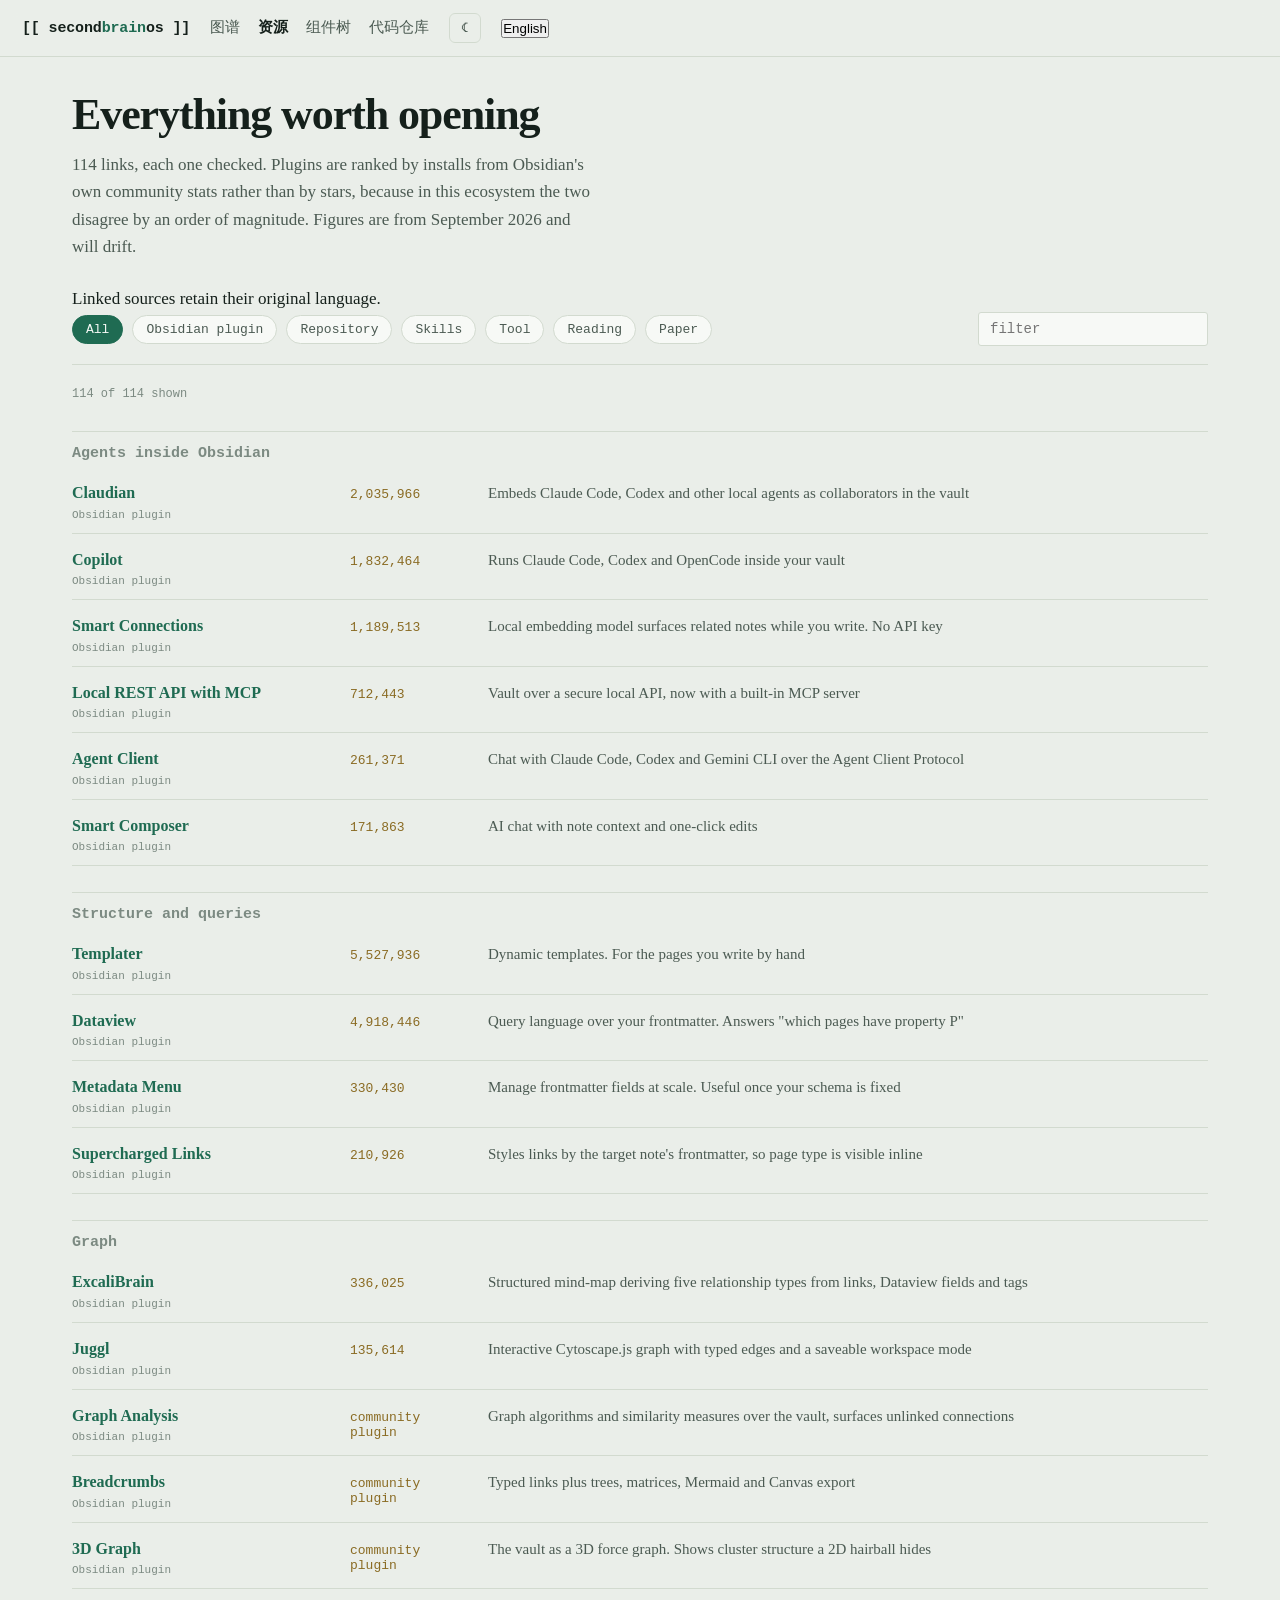
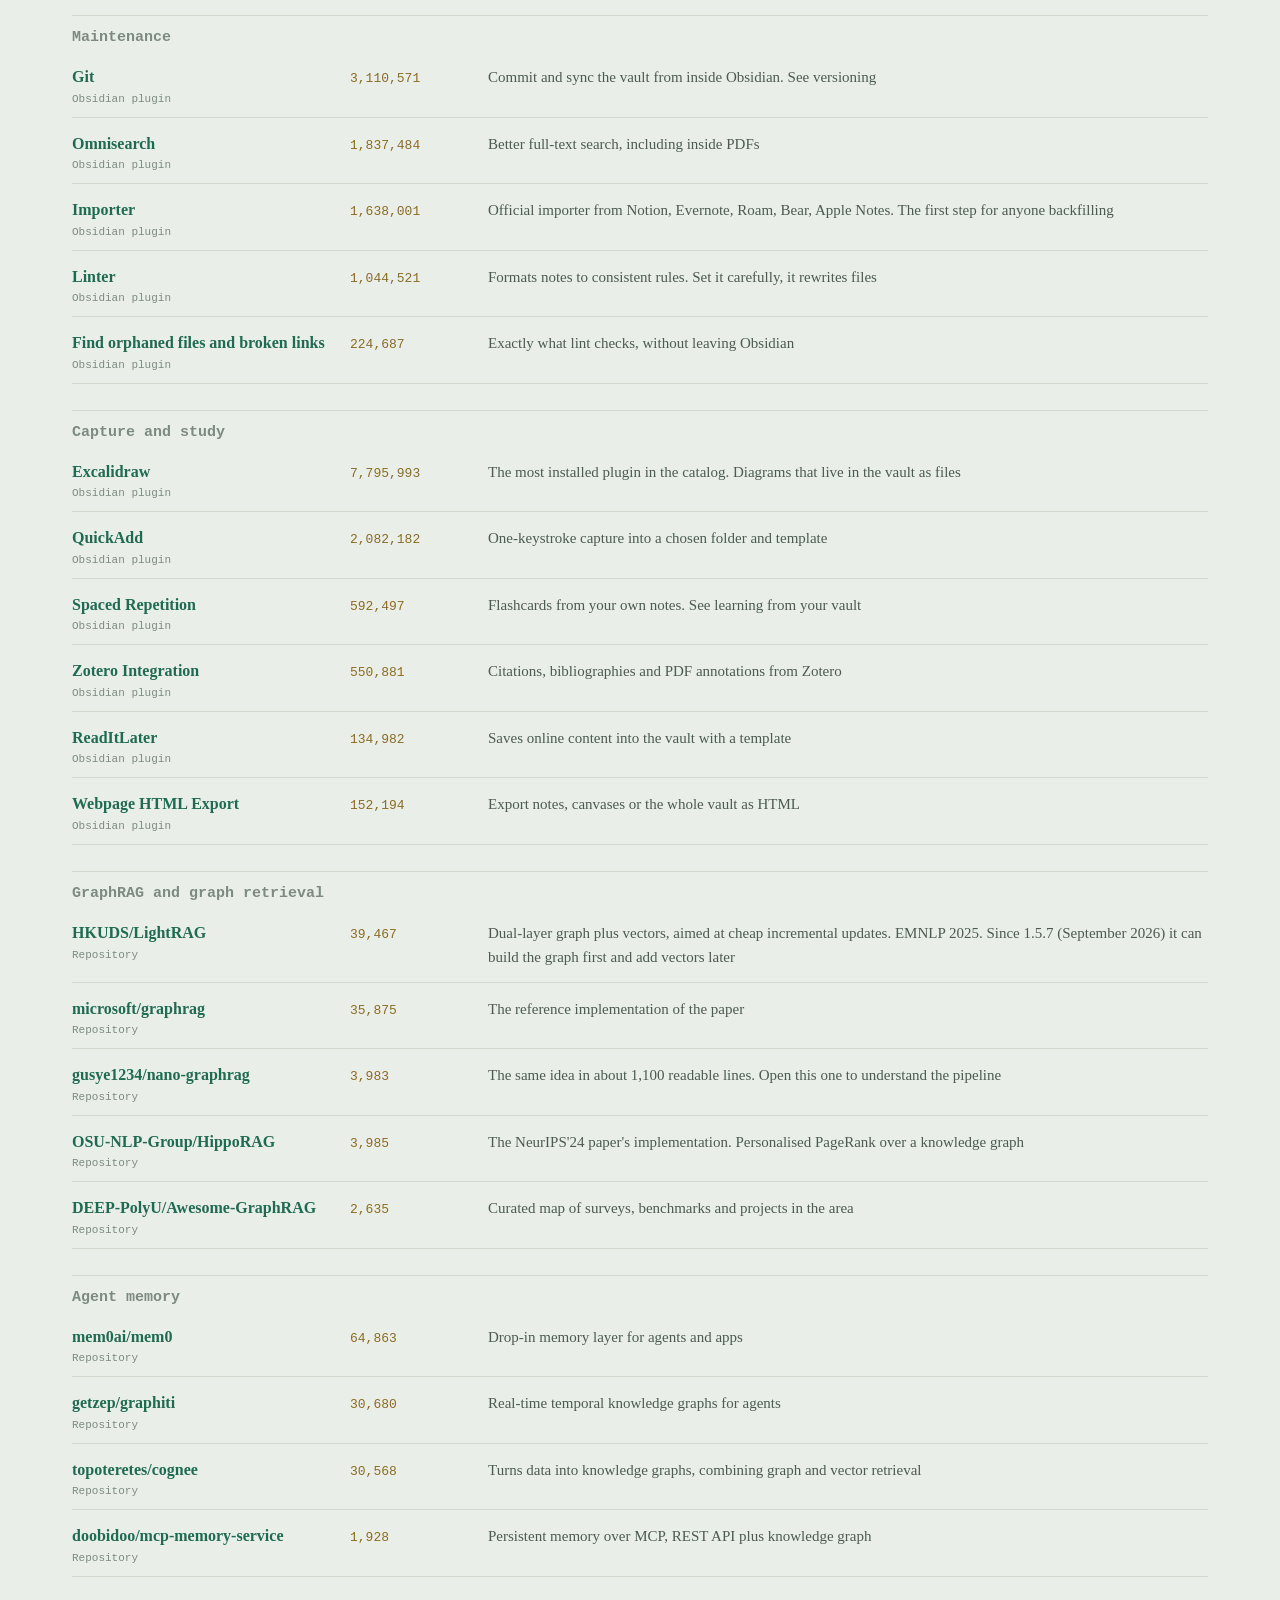
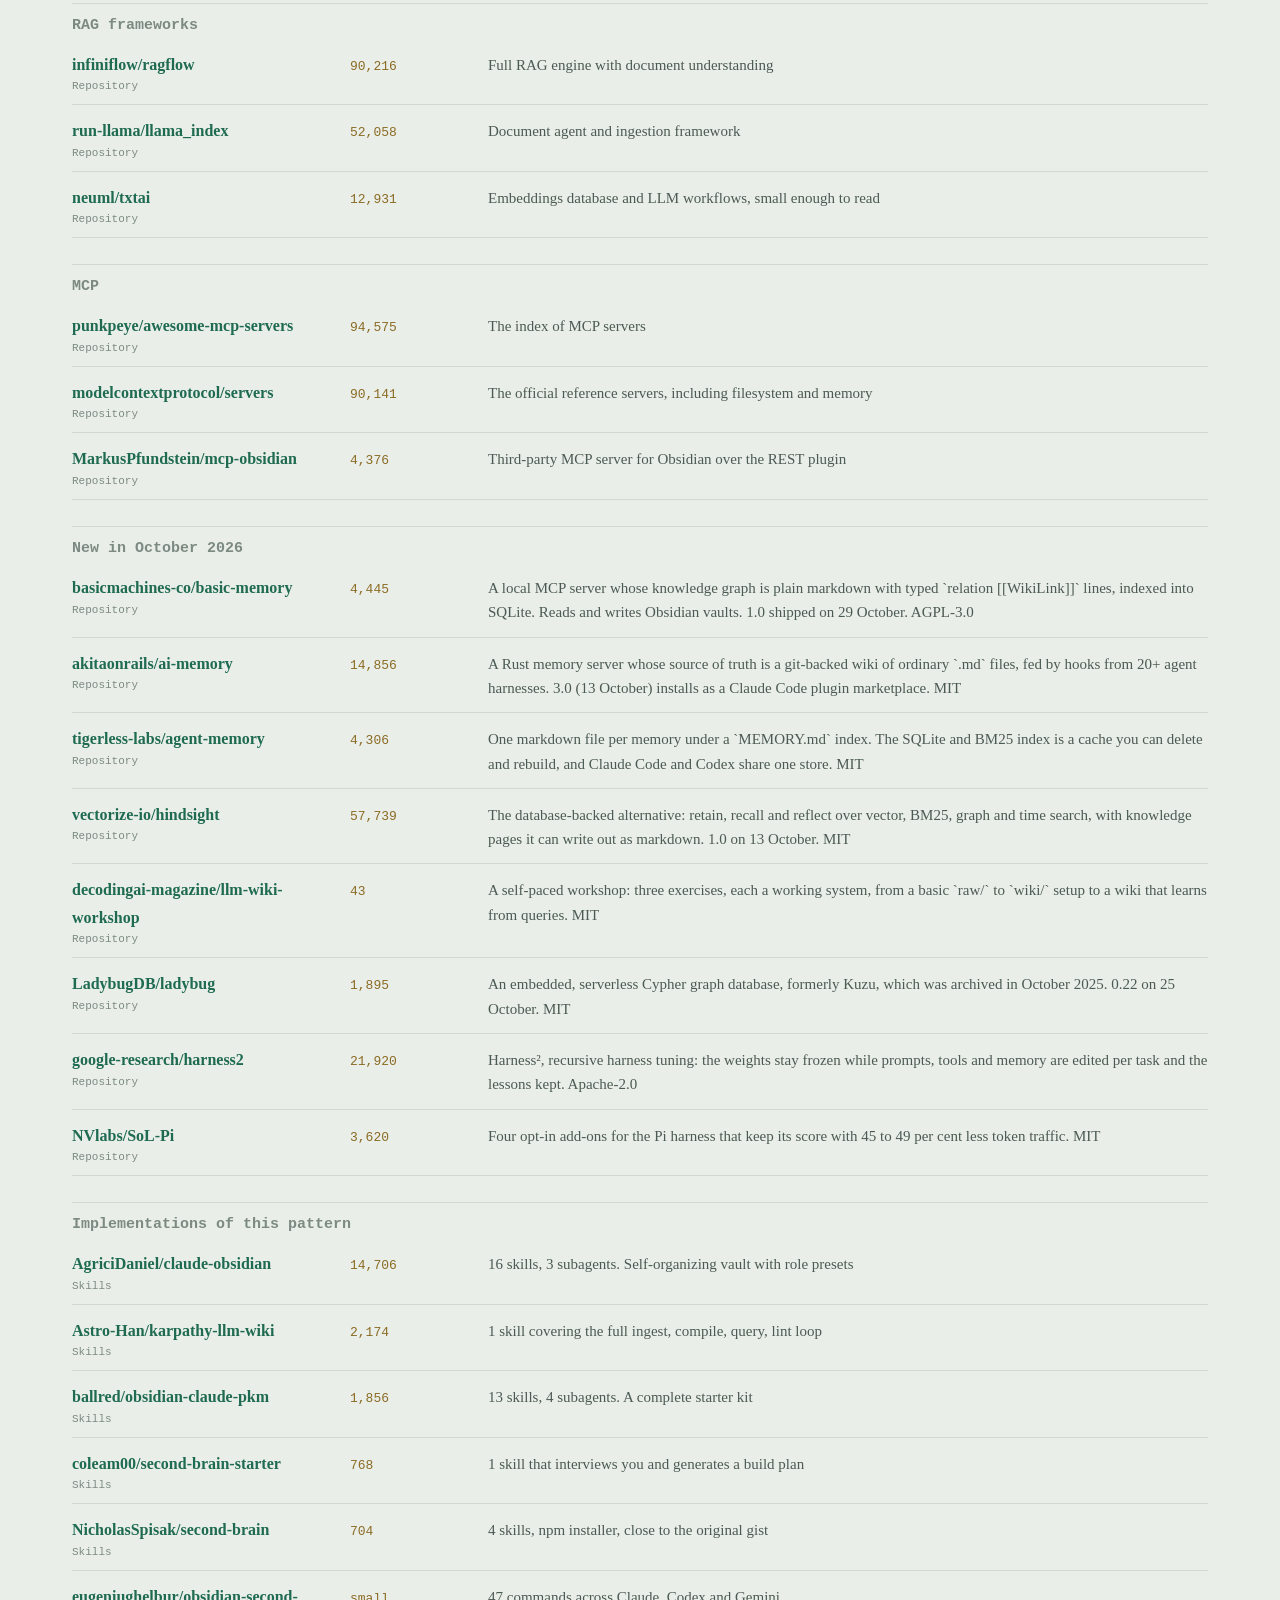
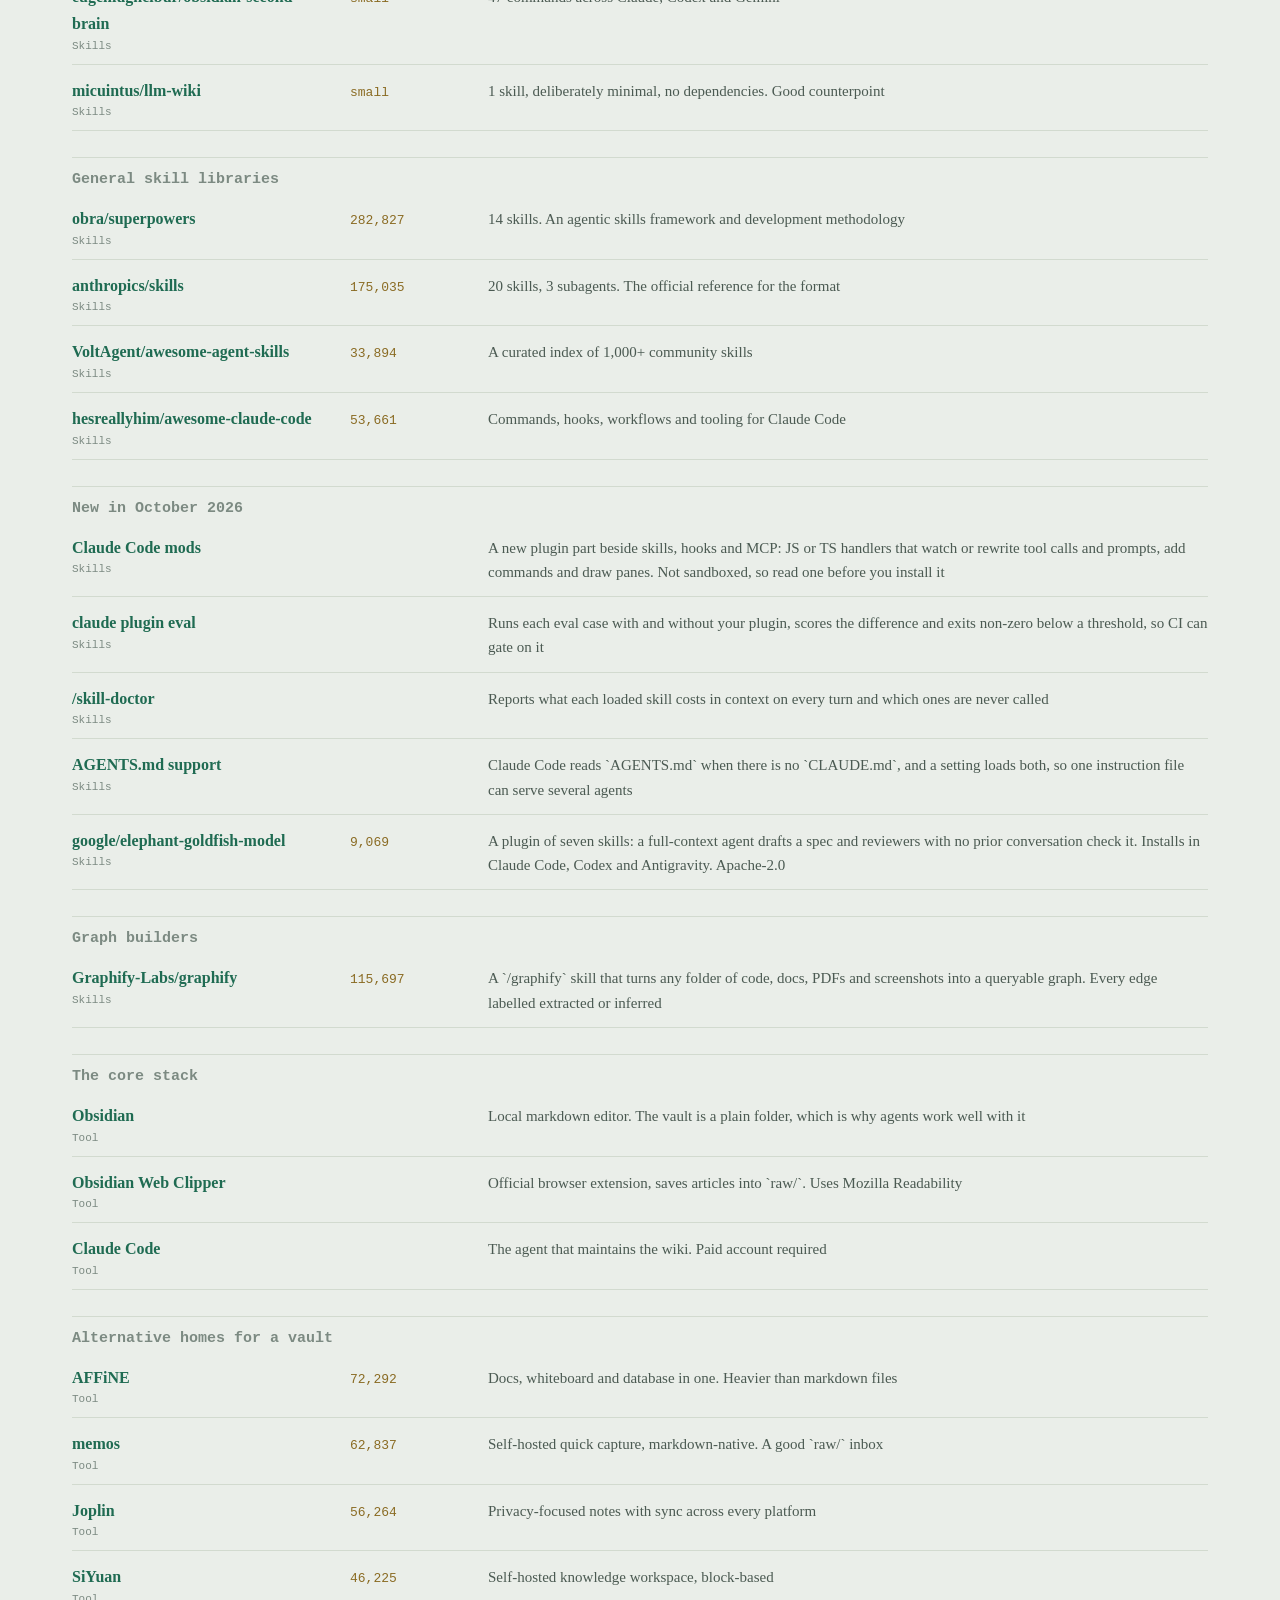
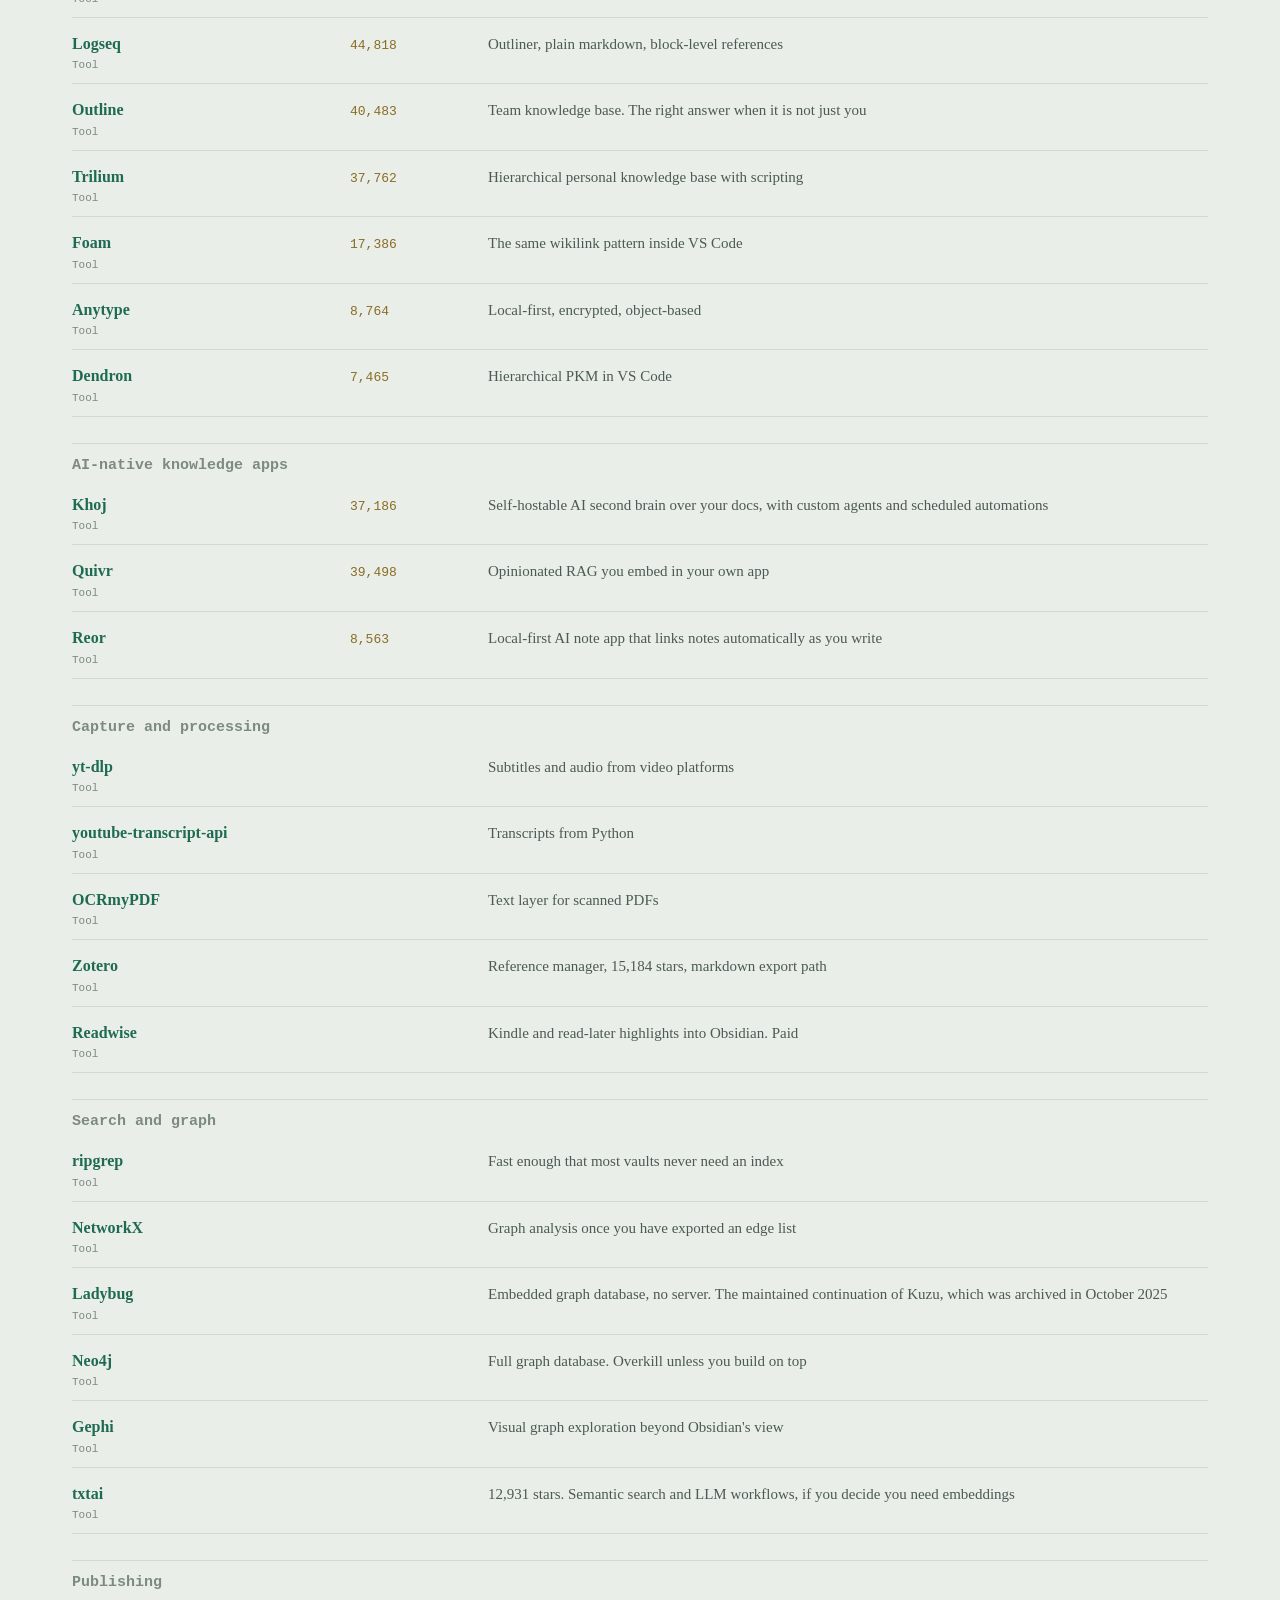
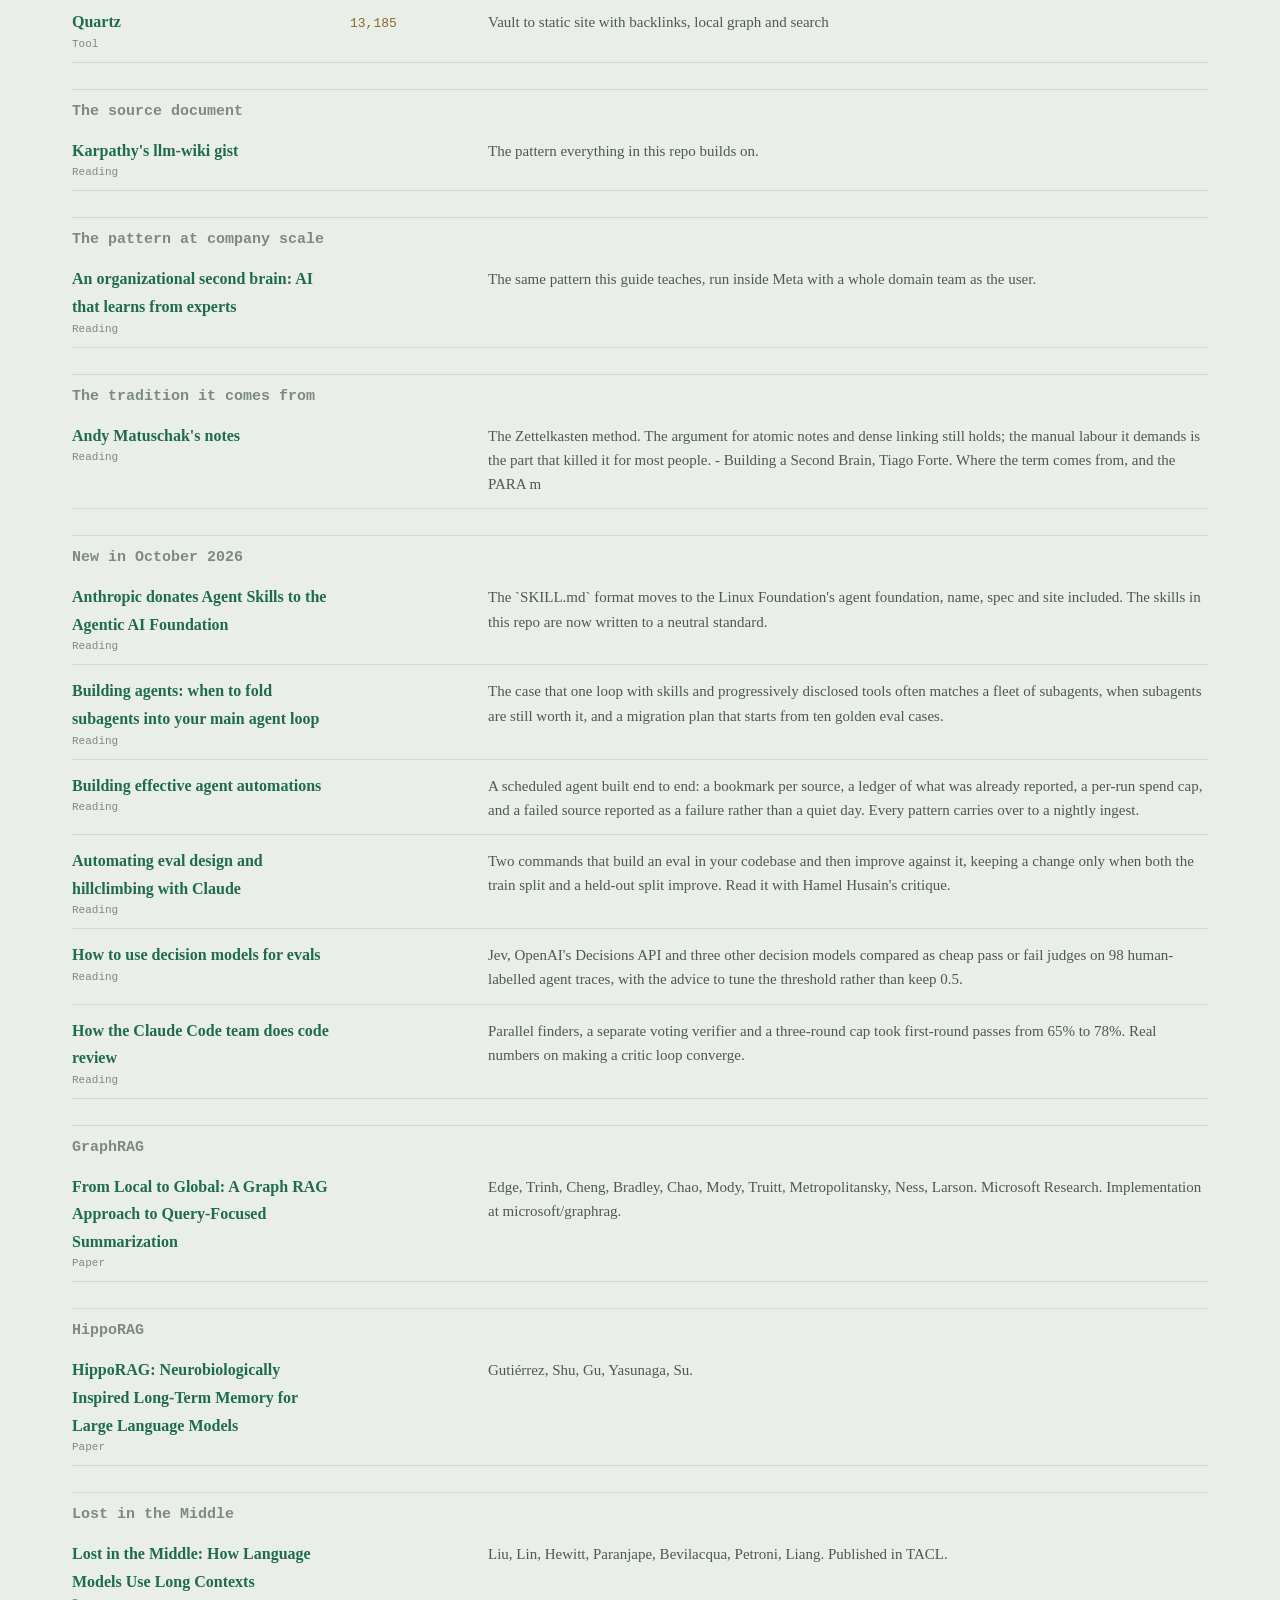
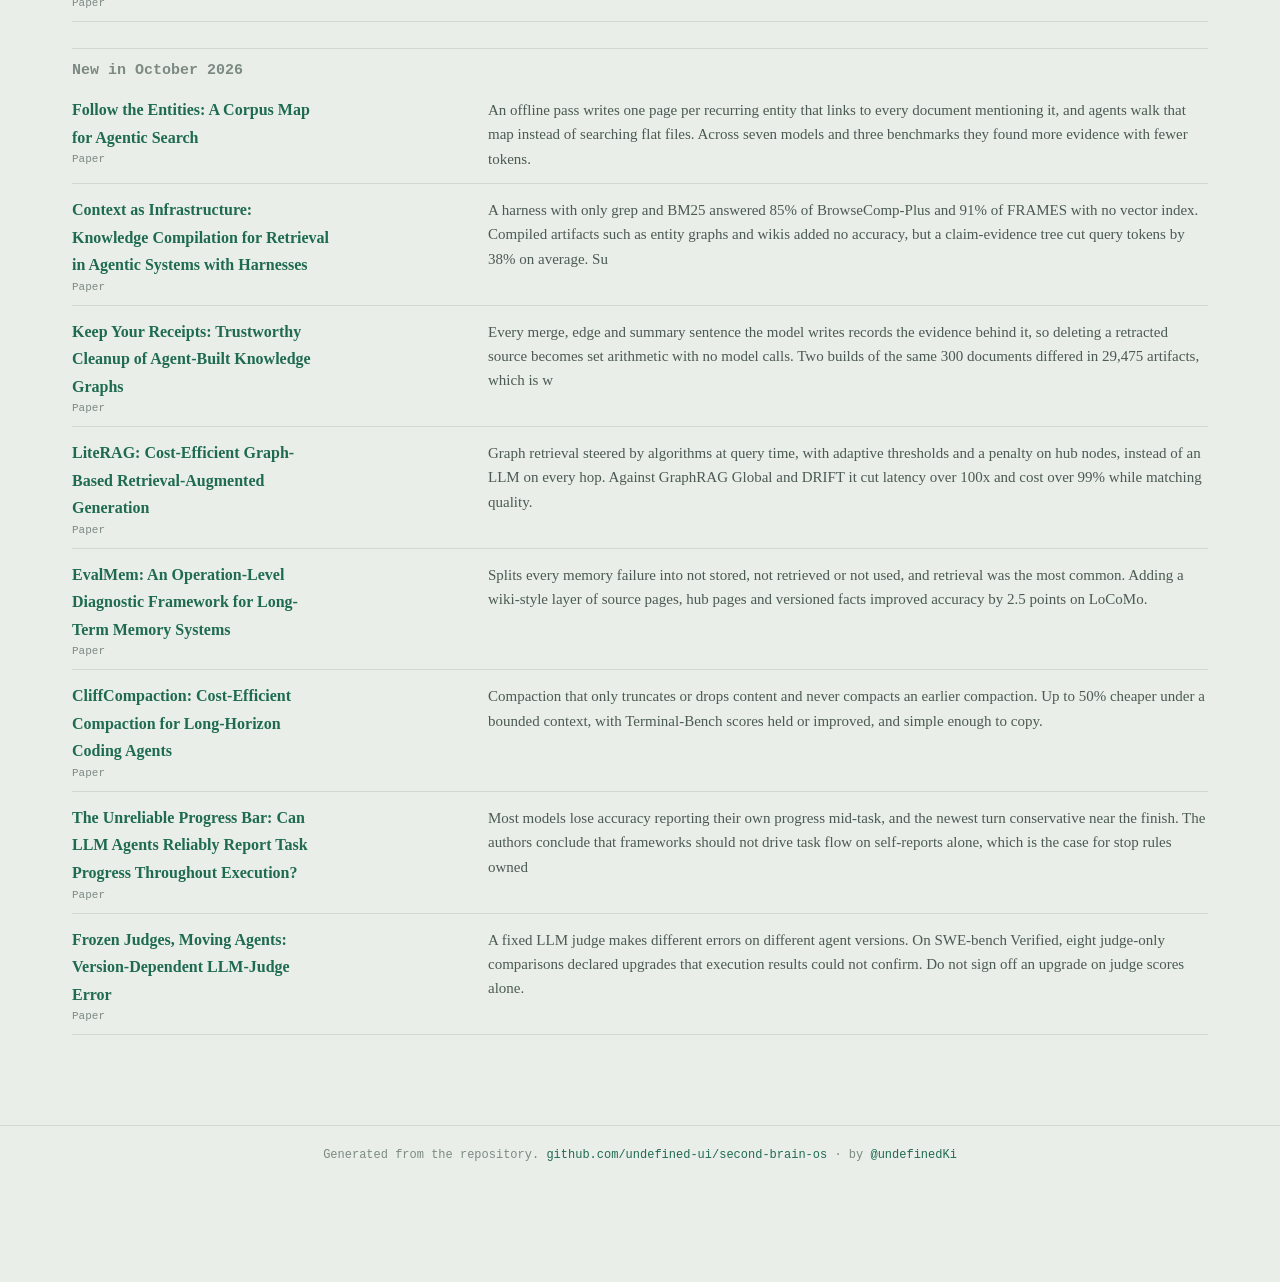
==== resources.html @ 8a807e90 "Configure independent Chinese GitHub Pages site" ====
<!DOCTYPE html><html lang="en" data-default-language="zh-CN"><head>
<meta charset="utf-8"><meta name="viewport" content="width=device-width,initial-scale=1">
<script>try{var t=JSON.parse(localStorage.getItem('sbos:theme'));if(t==='dark'||t==='light')document.documentElement.dataset.theme=t}catch(e){}</script><link rel="icon" href="data:image/svg+xml,%3Csvg xmlns='http://www.w3.org/2000/svg' viewBox='0 0 32 32'%3E%3Crect width='32' height='32' rx='7' fill='%23F7F9F6'/%3E%3Crect x='.5' y='.5' width='31' height='31' rx='6.5' fill='none' stroke='%23D2DACF'/%3E%3Cpath d='M10 21 L16 11 L22 19 M16 11 L23 9' stroke='%231F6B52' stroke-width='1.6' fill='none'/%3E%3Ccircle cx='10' cy='21' r='3' fill='%23F7F9F6' stroke='%231F6B52' stroke-width='1.6'/%3E%3Ccircle cx='16' cy='11' r='3' fill='%23F7F9F6' stroke='%231F6B52' stroke-width='1.6'/%3E%3Ccircle cx='22' cy='19' r='3' fill='%23F7F9F6' stroke='%231F6B52' stroke-width='1.6'/%3E%3Ccircle cx='24' cy='8' r='2' fill='%231F6B52'/%3E%3C/svg%3E"><title data-i18n="Second Brain OS - resources">Second Brain OS - resources</title>
<meta name="description" content="114 checked links: Obsidian plugins by installs, repositories by stars, papers, tools and reading.">
<style>
:root{
  --paper:#EAEEE9; --card:#F7F9F6; --ink:#15201B; --soft:#4B5A52; --faint:#7C8A82;
  --rule:#D2DACF; --accent:#1F6B52; --accent-bg:#E1EDE5; --num:#8A6B23;
  --paper-rgb:234,238,233; --on-accent:#F7F9F6; color-scheme:light;
  --w:68ch;
}
/* dark: follows the system unless the visitor picked a theme */
@media (prefers-color-scheme:dark){:root:not([data-theme="light"]){--paper:#0F1513;--card:#171F1B;--ink:#E2E8E3;--soft:#A7B4AC;--faint:#7B8981;--rule:#29342F;--accent:#5DBB94;--accent-bg:#1B2C24;--num:#D4AC52;--paper-rgb:15,21,19;--on-accent:#0F1513;color-scheme:dark}}
:root[data-theme="dark"]{--paper:#0F1513;--card:#171F1B;--ink:#E2E8E3;--soft:#A7B4AC;--faint:#7B8981;--rule:#29342F;--accent:#5DBB94;--accent-bg:#1B2C24;--num:#D4AC52;--paper-rgb:15,21,19;--on-accent:#0F1513;color-scheme:dark}
.theme{font:15px/1 ui-monospace,Menlo,monospace;color:var(--soft);background:none;border:1px solid var(--rule);border-radius:6px;width:32px;height:30px;cursor:pointer;flex:none}
.theme:hover{color:var(--ink);border-color:var(--accent)}
*{box-sizing:border-box;margin:0;padding:0}
html{scroll-behavior:smooth}
body{background:var(--paper);color:var(--ink);
  font:17px/1.62 Charter,Georgia,"Iowan Old Style",serif;
  -webkit-font-smoothing:antialiased}
.mono{font-family:ui-monospace,SFMono-Regular,Menlo,"DejaVu Sans Mono",monospace}
a{color:var(--accent);text-decoration:none}
a:hover{text-decoration:underline;text-underline-offset:3px}
:focus-visible{outline:2px solid var(--accent);outline-offset:3px;border-radius:2px}

header{position:sticky;top:0;z-index:40;background:rgba(var(--paper-rgb),.94);
  backdrop-filter:blur(8px);border-bottom:1px solid var(--rule)}
.bar{max-width:1500px;margin:0 auto;padding:13px 22px;display:flex;gap:20px;align-items:center}
.brand{font:600 15px/1 ui-monospace,SFMono-Regular,Menlo,monospace;color:var(--ink);letter-spacing:-.01em}
.brand span{color:var(--accent)}
nav{display:flex;gap:18px;font-size:14.5px}
nav a{color:var(--soft)} nav a.on{color:var(--ink);font-weight:600}
.search{margin-left:auto;position:relative}
.search input{font:14px/1 ui-monospace,SFMono-Regular,Menlo,monospace;color:var(--ink);
  background:var(--card);border:1px solid var(--rule);border-radius:3px;
  padding:8px 11px;width:210px}
.search input::placeholder{color:var(--faint)}
.hits{position:absolute;right:0;top:40px;width:430px;max-height:62vh;overflow:auto;
  background:var(--card);border:1px solid var(--rule);border-radius:3px;display:none}
.hits.open{display:block}
.hit{display:block;padding:10px 13px;border-bottom:1px solid var(--rule);color:var(--ink)}
.hit:last-child{border:0}
.hit:hover{background:var(--accent-bg);text-decoration:none}
.hit b{font-weight:600;font-size:15px}
.hit i{display:block;font-style:normal;font-size:12.5px;color:var(--faint);
  font-family:ui-monospace,Menlo,monospace;margin-top:2px}

.wrap{max-width:1500px;margin:0 auto;padding:0 22px;display:grid;
  grid-template-columns:266px minmax(0,1fr) 210px;gap:44px;align-items:start}
@media(max-width:1180px){.wrap{grid-template-columns:240px minmax(0,1fr);gap:34px}.rail{display:none}}
.toc-btn{display:none;font:13px/1 ui-monospace,Menlo,monospace;background:var(--card);
  color:var(--ink);border:1px solid var(--rule);border-radius:3px;padding:8px 12px;cursor:pointer}
@media(max-width:860px){
  .bar{flex-wrap:wrap;gap:12px;padding:11px 16px}
  .brand{white-space:nowrap;font-size:14px}
  nav{gap:14px;font-size:14px}
  .toc-btn{display:block;margin-left:auto}
  nav a[href^="http"]{display:none}
  .search{margin-left:0;order:9;width:100%}
  .search input{width:100%}
  .hits{width:100%;left:0;right:auto}
  .wrap{grid-template-columns:1fr;gap:0;padding:0 16px}
  aside{position:static;height:auto;border-right:0;border-bottom:1px solid var(--rule);
    padding:14px 0 18px;display:none}
  aside.show{display:block}
  main{padding:24px 0 70px}
  body{font-size:16.5px}
}

aside{position:sticky;top:57px;height:calc(100vh - 57px);overflow:auto;
  padding:26px 18px 60px 0;border-right:1px solid var(--rule)}
.sec{margin-bottom:3px}
.sec>button{width:100%;text-align:left;background:none;border:0;cursor:pointer;
  font:600 14px/1.4 Charter,Georgia,serif;color:var(--ink);padding:6px 6px 6px 0;
  display:flex;gap:8px;align-items:baseline}
.sec>button .n{font:11px/1 ui-monospace,Menlo,monospace;color:var(--faint);margin-left:auto}
.sec>button .k{font:11px/1 ui-monospace,Menlo,monospace;color:var(--accent);width:20px}
.sec ol{list-style:none;padding:0 0 6px 28px;display:none}
.sec.open ol{display:block}
.sec ol a{display:block;padding:4px 6px 4px 10px;font-size:14px;color:var(--soft);
  border-left:1px solid var(--rule);line-height:1.35}
.sec ol a:hover{color:var(--ink);border-color:var(--accent);text-decoration:none}
.sec ol a.cur{color:var(--ink);font-weight:600;border-left:2px solid var(--accent);
  background:var(--accent-bg)}

main{padding:34px 0 90px;min-width:0}
.rail{position:sticky;top:80px;padding:38px 0;font-size:13px;color:var(--faint)}
.rail h4{font:11px/1 ui-monospace,Menlo,monospace;color:var(--faint);
  letter-spacing:.08em;margin-bottom:9px;font-weight:600}
.rail a{display:block;color:var(--soft);padding:3px 0;font-size:13px;line-height:1.35}
.rail .grp{margin-bottom:24px}

/* hero */
.hero{max-width:var(--w)}
.hero h1{font:600 clamp(34px,4.6vw,52px)/1.05 Charter,Georgia,serif;letter-spacing:-.025em;margin-bottom:14px}
.hero p{font-size:19px;color:var(--soft);margin-bottom:8px}
.figure{margin:30px 0 34px;background:var(--card);border:1px solid var(--rule);border-radius:4px;
  padding:10px 10px 4px;max-width:820px}
.figure figcaption{font:11.5px/1.5 ui-monospace,Menlo,monospace;color:var(--faint);padding:6px 8px 8px}
svg .edge{stroke:var(--accent);fill:none}
svg .node circle{fill:var(--card);stroke:var(--accent);stroke-width:1.5;cursor:pointer;
  transition:fill .15s}
svg .node:hover circle{fill:var(--accent-bg)}
svg .node text{font:12px ui-monospace,Menlo,monospace;fill:var(--ink);cursor:pointer}
svg .node .cnt{font-size:10px;fill:var(--faint)}
svg .node .idx{font-size:11px;fill:var(--accent);font-weight:600}
.stats{display:flex;flex-wrap:wrap;gap:26px;margin:26px 0 34px;padding-top:20px;border-top:1px solid var(--rule)}
.stat b{display:block;font:600 27px/1 Charter,Georgia,serif;color:var(--num)}
.stat span{font:12px/1.4 ui-monospace,Menlo,monospace;color:var(--faint)}
.seclist{max-width:var(--w)}
.seclist article{padding:16px 0;border-top:1px solid var(--rule)}
.seclist h3{font:600 18px/1.3 Charter,Georgia,serif;margin-bottom:3px}
.seclist p{font-size:15px;color:var(--soft)}
.seclist .pg{font:12px ui-monospace,Menlo,monospace;color:var(--faint);margin-top:5px}

/* article */
article.page{max-width:var(--w)}
.crumb{font:12px ui-monospace,Menlo,monospace;color:var(--faint);margin-bottom:10px}
article.page h1{font:600 clamp(28px,3.4vw,38px)/1.12 Charter,Georgia,serif;
  letter-spacing:-.02em;margin-bottom:22px}
article.page h2{font:600 21px/1.3 Charter,Georgia,serif;margin:34px 0 11px;
  padding-top:16px;border-top:1px solid var(--rule)}
article.page h3{font:600 17px/1.3 Charter,Georgia,serif;margin:22px 0 7px}
article.page p{margin-bottom:15px}
article.page ul,article.page ol{margin:0 0 16px 22px}
article.page li{margin-bottom:7px}
article.page blockquote{border-left:2px solid var(--accent);padding-left:16px;
  color:var(--soft);margin-bottom:16px}
article.page code{font-family:ui-monospace,Menlo,monospace;font-size:.86em;
  background:var(--card);border:1px solid var(--rule);border-radius:3px;padding:1px 5px}
article.page pre{background:var(--card);border:1px solid var(--rule);border-radius:4px;
  padding:14px 16px;overflow:auto;margin-bottom:17px}
article.page pre code{background:none;border:0;padding:0;font-size:13.5px;line-height:1.55}
article.page table{width:100%;border-collapse:collapse;margin-bottom:18px;font-size:14.5px}
article.page th{text-align:left;font-weight:600;padding:7px 10px 7px 0;
  border-bottom:1px solid var(--ink)}
article.page td{padding:8px 10px 8px 0;border-bottom:1px solid var(--rule);vertical-align:top}
article.page a.wiki{color:var(--accent);white-space:normal}
article.page a.wiki::before{content:"[[";color:var(--faint)}
article.page a.wiki::after{content:"]]";color:var(--faint)}
.pager{display:flex;gap:16px;justify-content:space-between;margin-top:46px;
  padding-top:18px;border-top:1px solid var(--rule);font-size:14px}
.pager a{max-width:46%}
.pager .lbl{display:block;font:11px ui-monospace,Menlo,monospace;color:var(--faint)}
.src{margin-top:34px;font:12px ui-monospace,Menlo,monospace;color:var(--faint)}

/* resources */
.rwrap{max-width:1180px;margin:0 auto;padding:34px 22px 90px}
.rwrap h1{font:600 clamp(30px,4vw,44px)/1.08 Charter,Georgia,serif;letter-spacing:-.025em}
.lede{max-width:62ch;color:var(--soft);margin:12px 0 24px;font-size:17px}
.controls{display:flex;flex-wrap:wrap;gap:9px;align-items:center;margin-bottom:8px;
  padding-bottom:18px;border-bottom:1px solid var(--rule)}
.chip{font:13px/1 ui-monospace,Menlo,monospace;background:var(--card);color:var(--soft);
  border:1px solid var(--rule);border-radius:20px;padding:7px 13px;cursor:pointer}
.chip.on{background:var(--accent);border-color:var(--accent);color:var(--on-accent)}
.controls input{margin-left:auto;font:14px ui-monospace,Menlo,monospace;
  background:var(--card);border:1px solid var(--rule);border-radius:3px;padding:8px 11px;width:230px}
.count{font:12px ui-monospace,Menlo,monospace;color:var(--faint);padding:14px 0 4px}
.grp-h{font:600 15px/1 ui-monospace,Menlo,monospace;color:var(--faint);
  margin:26px 0 6px;padding-top:14px;border-top:1px solid var(--rule)}
.row{display:grid;grid-template-columns:minmax(180px,260px) 120px 1fr;gap:18px;
  padding:12px 0;border-bottom:1px solid var(--rule);align-items:baseline}
@media(max-width:760px){.row{grid-template-columns:1fr;gap:3px}}
.row .nm{font-weight:600;font-size:16px}
.row .mt{font:13px ui-monospace,Menlo,monospace;color:var(--num)}
.row .ds{color:var(--soft);font-size:15px}
.row .kd{font:11px ui-monospace,Menlo,monospace;color:var(--faint);display:block;margin-top:2px}
footer{border-top:1px solid var(--rule);padding:22px;text-align:center;
  font:12px ui-monospace,Menlo,monospace;color:var(--faint)}
@media(prefers-reduced-motion:reduce){*{transition:none!important;animation:none!important}}
</style>
<link rel="stylesheet" href="assets/site/i18n.css?v=58b5bbe4c1">
<script src="assets/site/i18n.js?v=8f6f5fe261"></script>
<script src="assets/site/catalog-i18n.js?v=b2e3de8277"></script>
<script src="assets/site/resource-i18n.js?v=f47309fda3"></script>
</head><body>
<header><div class="bar">
  <a class="brand" href="index.html">[[ second<span>brain</span>os ]]</a>
  <nav>
    <a href="index.html" class="" data-i18n="Map">Map</a>
    <a href="resources.html" class="on" data-i18n="Resources">Resources</a>
    <a href="tree.html" data-i18n="Tree">Tree</a>
    <a href="https://github.com/undefined-ui/second-brain-os" data-i18n="Repo">Repo</a>
  </nav>
  <button class="theme" id="theme" data-i18n-aria-label="Switch between light and dark theme" aria-label="Switch between light and dark theme">&#9790;</button>
  
  
  <button class="language-toggle" type="button" data-language-toggle>中文</button>
</div></header>
<div class="rwrap">
  <h1 data-i18n="Everything worth opening">Everything worth opening</h1>
  <p class="lede" data-i18n="{count} links, each one checked. Plugins are ranked by installs from Obsidian's own community stats rather than by stars, because in this ecosystem the two disagree by an order of magnitude. Figures are from September 2026 and will drift." data-i18n-params='{"count": 114}'>114 links, each one checked. Plugins are ranked by installs from Obsidian's own community stats rather than by stars, because in this ecosystem the two disagree by an order of magnitude. Figures are from September 2026 and will drift.</p>
  <p class="content-language" data-i18n="Linked sources retain their original language.">Linked sources retain their original language.</p>
  <div class="controls" id="ctl">
    <button class="chip on" data-k="all" data-i18n="All" aria-pressed="true">All</button>
    <button class="chip" data-k="Obsidian plugin" data-i18n="Obsidian plugin" aria-pressed="false">Obsidian plugin</button><button class="chip" data-k="Repository" data-i18n="Repository" aria-pressed="false">Repository</button><button class="chip" data-k="Skills" data-i18n="Skills" aria-pressed="false">Skills</button><button class="chip" data-k="Tool" data-i18n="Tool" aria-pressed="false">Tool</button><button class="chip" data-k="Reading" data-i18n="Reading" aria-pressed="false">Reading</button><button class="chip" data-k="Paper" data-i18n="Paper" aria-pressed="false">Paper</button>
    <input id="rq" type="search" data-i18n-placeholder="filter" placeholder="filter" data-i18n-aria-label="Filter resources" aria-label="Filter resources" autocomplete="off">
  </div>
  <div class="count" id="count" role="status"></div>
  <div id="rows"></div>
</div>
<footer><span data-i18n="Generated from the repository.">Generated from the repository.</span> <a href="https://github.com/undefined-ui/second-brain-os">github.com/undefined-ui/second-brain-os</a> · <span data-i18n="by">by</span> <a href="https://x.com/undefinedKi" rel="noopener">@undefinedKi</a></footer>
<script id="rdata" type="application/json">[{"file": "plugins.md", "kind": "Obsidian plugin", "group": "Agents inside Obsidian", "name": "Claudian", "url": "https://github.com/yishentu/claudian", "metric": "2,035,966", "desc": "Embeds Claude Code, Codex and other local agents as collaborators in the vault"}, {"file": "plugins.md", "kind": "Obsidian plugin", "group": "Agents inside Obsidian", "name": "Copilot", "url": "https://github.com/logancyang/obsidian-copilot", "metric": "1,832,464", "desc": "Runs Claude Code, Codex and OpenCode inside your vault"}, {"file": "plugins.md", "kind": "Obsidian plugin", "group": "Agents inside Obsidian", "name": "Smart Connections", "url": "https://github.com/brianpetro/obsidian-smart-connections", "metric": "1,189,513", "desc": "Local embedding model surfaces related notes while you write. No API key"}, {"file": "plugins.md", "kind": "Obsidian plugin", "group": "Agents inside Obsidian", "name": "Local REST API with MCP", "url": "https://github.com/coddingtonbear/obsidian-local-rest-api", "metric": "712,443", "desc": "Vault over a secure local API, now with a built-in MCP server"}, {"file": "plugins.md", "kind": "Obsidian plugin", "group": "Agents inside Obsidian", "name": "Agent Client", "url": "https://github.com/rait-09/obsidian-agent-client", "metric": "261,371", "desc": "Chat with Claude Code, Codex and Gemini CLI over the Agent Client Protocol"}, {"file": "plugins.md", "kind": "Obsidian plugin", "group": "Agents inside Obsidian", "name": "Smart Composer", "url": "https://github.com/glowingjade/obsidian-smart-composer", "metric": "171,863", "desc": "AI chat with note context and one-click edits"}, {"file": "plugins.md", "kind": "Obsidian plugin", "group": "Structure and queries", "name": "Templater", "url": "https://github.com/SilentVoid13/Templater", "metric": "5,527,936", "desc": "Dynamic templates. For the pages you write by hand"}, {"file": "plugins.md", "kind": "Obsidian plugin", "group": "Structure and queries", "name": "Dataview", "url": "https://github.com/blacksmithgu/obsidian-dataview", "metric": "4,918,446", "desc": "Query language over your frontmatter. Answers \"which pages have property P\""}, {"file": "plugins.md", "kind": "Obsidian plugin", "group": "Structure and queries", "name": "Metadata Menu", "url": "https://github.com/mdelobelle/metadatamenu", "metric": "330,430", "desc": "Manage frontmatter fields at scale. Useful once your schema is fixed"}, {"file": "plugins.md", "kind": "Obsidian plugin", "group": "Structure and queries", "name": "Supercharged Links", "url": "https://github.com/mdelobelle/obsidian_supercharged_links", "metric": "210,926", "desc": "Styles links by the target note's frontmatter, so page type is visible inline"}, {"file": "plugins.md", "kind": "Obsidian plugin", "group": "Graph", "name": "ExcaliBrain", "url": "https://github.com/zsviczian/excalibrain", "metric": "336,025", "desc": "Structured mind-map deriving five relationship types from links, Dataview fields and tags"}, {"file": "plugins.md", "kind": "Obsidian plugin", "group": "Graph", "name": "Juggl", "url": "https://github.com/HEmile/juggl", "metric": "135,614", "desc": "Interactive Cytoscape.js graph with typed edges and a saveable workspace mode"}, {"file": "plugins.md", "kind": "Obsidian plugin", "group": "Graph", "name": "Graph Analysis", "url": "https://github.com/SkepticMystic/graph-analysis", "metric": "community plugin", "desc": "Graph algorithms and similarity measures over the vault, surfaces unlinked connections"}, {"file": "plugins.md", "kind": "Obsidian plugin", "group": "Graph", "name": "Breadcrumbs", "url": "https://github.com/michaelpporter/breadcrumbs", "metric": "community plugin", "desc": "Typed links plus trees, matrices, Mermaid and Canvas export"}, {"file": "plugins.md", "kind": "Obsidian plugin", "group": "Graph", "name": "3D Graph", "url": "https://github.com/AlexW00/obsidian-3d-graph", "metric": "community plugin", "desc": "The vault as a 3D force graph. Shows cluster structure a 2D hairball hides"}, {"file": "plugins.md", "kind": "Obsidian plugin", "group": "Maintenance", "name": "Git", "url": "https://github.com/Vinzent03/obsidian-git", "metric": "3,110,571", "desc": "Commit and sync the vault from inside Obsidian. See versioning"}, {"file": "plugins.md", "kind": "Obsidian plugin", "group": "Maintenance", "name": "Omnisearch", "url": "https://github.com/scambier/obsidian-omnisearch", "metric": "1,837,484", "desc": "Better full-text search, including inside PDFs"}, {"file": "plugins.md", "kind": "Obsidian plugin", "group": "Maintenance", "name": "Importer", "url": "https://github.com/obsidianmd/obsidian-importer", "metric": "1,638,001", "desc": "Official importer from Notion, Evernote, Roam, Bear, Apple Notes. The first step for anyone backfilling"}, {"file": "plugins.md", "kind": "Obsidian plugin", "group": "Maintenance", "name": "Linter", "url": "https://github.com/platers/obsidian-linter", "metric": "1,044,521", "desc": "Formats notes to consistent rules. Set it carefully, it rewrites files"}, {"file": "plugins.md", "kind": "Obsidian plugin", "group": "Maintenance", "name": "Find orphaned files and broken links", "url": "https://github.com/Vinzent03/find-unlinked-files", "metric": "224,687", "desc": "Exactly what lint checks, without leaving Obsidian"}, {"file": "plugins.md", "kind": "Obsidian plugin", "group": "Capture and study", "name": "Excalidraw", "url": "https://github.com/zsviczian/obsidian-excalidraw-plugin", "metric": "7,795,993", "desc": "The most installed plugin in the catalog. Diagrams that live in the vault as files"}, {"file": "plugins.md", "kind": "Obsidian plugin", "group": "Capture and study", "name": "QuickAdd", "url": "https://github.com/chhoumann/quickadd", "metric": "2,082,182", "desc": "One-keystroke capture into a chosen folder and template"}, {"file": "plugins.md", "kind": "Obsidian plugin", "group": "Capture and study", "name": "Spaced Repetition", "url": "https://github.com/st3v3nmw/obsidian-spaced-repetition", "metric": "592,497", "desc": "Flashcards from your own notes. See learning from your vault"}, {"file": "plugins.md", "kind": "Obsidian plugin", "group": "Capture and study", "name": "Zotero Integration", "url": "https://github.com/obsidian-community/obsidian-zotero-integration", "metric": "550,881", "desc": "Citations, bibliographies and PDF annotations from Zotero"}, {"file": "plugins.md", "kind": "Obsidian plugin", "group": "Capture and study", "name": "ReadItLater", "url": "https://github.com/DominikPieper/obsidian-ReadItLater", "metric": "134,982", "desc": "Saves online content into the vault with a template"}, {"file": "plugins.md", "kind": "Obsidian plugin", "group": "Capture and study", "name": "Webpage HTML Export", "url": "https://github.com/KosmosisDire/obsidian-webpage-export", "metric": "152,194", "desc": "Export notes, canvases or the whole vault as HTML"}, {"file": "repositories.md", "kind": "Repository", "group": "GraphRAG and graph retrieval", "name": "HKUDS/LightRAG", "url": "https://github.com/HKUDS/LightRAG", "metric": "39,467", "desc": "Dual-layer graph plus vectors, aimed at cheap incremental updates. EMNLP 2025. Since 1.5.7 (September 2026) it can build the graph first and add vectors later"}, {"file": "repositories.md", "kind": "Repository", "group": "GraphRAG and graph retrieval", "name": "microsoft/graphrag", "url": "https://github.com/microsoft/graphrag", "metric": "35,875", "desc": "The reference implementation of the paper"}, {"file": "repositories.md", "kind": "Repository", "group": "GraphRAG and graph retrieval", "name": "gusye1234/nano-graphrag", "url": "https://github.com/gusye1234/nano-graphrag", "metric": "3,983", "desc": "The same idea in about 1,100 readable lines. Open this one to understand the pipeline"}, {"file": "repositories.md", "kind": "Repository", "group": "GraphRAG and graph retrieval", "name": "OSU-NLP-Group/HippoRAG", "url": "https://github.com/OSU-NLP-Group/HippoRAG", "metric": "3,985", "desc": "The NeurIPS'24 paper's implementation. Personalised PageRank over a knowledge graph"}, {"file": "repositories.md", "kind": "Repository", "group": "GraphRAG and graph retrieval", "name": "DEEP-PolyU/Awesome-GraphRAG", "url": "https://github.com/DEEP-PolyU/Awesome-GraphRAG", "metric": "2,635", "desc": "Curated map of surveys, benchmarks and projects in the area"}, {"file": "repositories.md", "kind": "Repository", "group": "Agent memory", "name": "mem0ai/mem0", "url": "https://github.com/mem0ai/mem0", "metric": "64,863", "desc": "Drop-in memory layer for agents and apps"}, {"file": "repositories.md", "kind": "Repository", "group": "Agent memory", "name": "getzep/graphiti", "url": "https://github.com/getzep/graphiti", "metric": "30,680", "desc": "Real-time temporal knowledge graphs for agents"}, {"file": "repositories.md", "kind": "Repository", "group": "Agent memory", "name": "topoteretes/cognee", "url": "https://github.com/topoteretes/cognee", "metric": "30,568", "desc": "Turns data into knowledge graphs, combining graph and vector retrieval"}, {"file": "repositories.md", "kind": "Repository", "group": "Agent memory", "name": "doobidoo/mcp-memory-service", "url": "https://github.com/doobidoo/mcp-memory-service", "metric": "1,928", "desc": "Persistent memory over MCP, REST API plus knowledge graph"}, {"file": "repositories.md", "kind": "Repository", "group": "RAG frameworks", "name": "infiniflow/ragflow", "url": "https://github.com/infiniflow/ragflow", "metric": "90,216", "desc": "Full RAG engine with document understanding"}, {"file": "repositories.md", "kind": "Repository", "group": "RAG frameworks", "name": "run-llama/llama_index", "url": "https://github.com/run-llama/llama_index", "metric": "52,058", "desc": "Document agent and ingestion framework"}, {"file": "repositories.md", "kind": "Repository", "group": "RAG frameworks", "name": "neuml/txtai", "url": "https://github.com/neuml/txtai", "metric": "12,931", "desc": "Embeddings database and LLM workflows, small enough to read"}, {"file": "repositories.md", "kind": "Repository", "group": "MCP", "name": "punkpeye/awesome-mcp-servers", "url": "https://github.com/punkpeye/awesome-mcp-servers", "metric": "94,575", "desc": "The index of MCP servers"}, {"file": "repositories.md", "kind": "Repository", "group": "MCP", "name": "modelcontextprotocol/servers", "url": "https://github.com/modelcontextprotocol/servers", "metric": "90,141", "desc": "The official reference servers, including filesystem and memory"}, {"file": "repositories.md", "kind": "Repository", "group": "MCP", "name": "MarkusPfundstein/mcp-obsidian", "url": "https://github.com/MarkusPfundstein/mcp-obsidian", "metric": "4,376", "desc": "Third-party MCP server for Obsidian over the REST plugin"}, {"file": "repositories.md", "kind": "Repository", "group": "New in October 2026", "name": "basicmachines-co/basic-memory", "url": "https://github.com/basicmachines-co/basic-memory", "metric": "4,445", "desc": "A local MCP server whose knowledge graph is plain markdown with typed `relation [[WikiLink]]` lines, indexed into SQLite. Reads and writes Obsidian vaults. 1.0 shipped on 29 October. AGPL-3.0"}, {"file": "repositories.md", "kind": "Repository", "group": "New in October 2026", "name": "akitaonrails/ai-memory", "url": "https://github.com/akitaonrails/ai-memory", "metric": "14,856", "desc": "A Rust memory server whose source of truth is a git-backed wiki of ordinary `.md` files, fed by hooks from 20+ agent harnesses. 3.0 (13 October) installs as a Claude Code plugin marketplace. MIT"}, {"file": "repositories.md", "kind": "Repository", "group": "New in October 2026", "name": "tigerless-labs/agent-memory", "url": "https://github.com/tigerless-labs/agent-memory", "metric": "4,306", "desc": "One markdown file per memory under a `MEMORY.md` index. The SQLite and BM25 index is a cache you can delete and rebuild, and Claude Code and Codex share one store. MIT"}, {"file": "repositories.md", "kind": "Repository", "group": "New in October 2026", "name": "vectorize-io/hindsight", "url": "https://github.com/vectorize-io/hindsight", "metric": "57,739", "desc": "The database-backed alternative: retain, recall and reflect over vector, BM25, graph and time search, with knowledge pages it can write out as markdown. 1.0 on 13 October. MIT"}, {"file": "repositories.md", "kind": "Repository", "group": "New in October 2026", "name": "decodingai-magazine/llm-wiki-workshop", "url": "https://github.com/decodingai-magazine/llm-wiki-workshop", "metric": "43", "desc": "A self-paced workshop: three exercises, each a working system, from a basic `raw/` to `wiki/` setup to a wiki that learns from queries. MIT"}, {"file": "repositories.md", "kind": "Repository", "group": "New in October 2026", "name": "LadybugDB/ladybug", "url": "https://github.com/LadybugDB/ladybug", "metric": "1,895", "desc": "An embedded, serverless Cypher graph database, formerly Kuzu, which was archived in October 2025. 0.22 on 25 October. MIT"}, {"file": "repositories.md", "kind": "Repository", "group": "New in October 2026", "name": "google-research/harness2", "url": "https://github.com/google-research/harness2", "metric": "21,920", "desc": "Harness\u00b2, recursive harness tuning: the weights stay frozen while prompts, tools and memory are edited per task and the lessons kept. Apache-2.0"}, {"file": "repositories.md", "kind": "Repository", "group": "New in October 2026", "name": "NVlabs/SoL-Pi", "url": "https://github.com/NVlabs/SoL-Pi", "metric": "3,620", "desc": "Four opt-in add-ons for the Pi harness that keep its score with 45 to 49 per cent less token traffic. MIT"}, {"file": "skills.md", "kind": "Skills", "group": "Implementations of this pattern", "name": "AgriciDaniel/claude-obsidian", "url": "https://github.com/AgriciDaniel/claude-obsidian", "metric": "14,706", "desc": "16 skills, 3 subagents. Self-organizing vault with role presets"}, {"file": "skills.md", "kind": "Skills", "group": "Implementations of this pattern", "name": "Astro-Han/karpathy-llm-wiki", "url": "https://github.com/Astro-Han/karpathy-llm-wiki", "metric": "2,174", "desc": "1 skill covering the full ingest, compile, query, lint loop"}, {"file": "skills.md", "kind": "Skills", "group": "Implementations of this pattern", "name": "ballred/obsidian-claude-pkm", "url": "https://github.com/ballred/obsidian-claude-pkm", "metric": "1,856", "desc": "13 skills, 4 subagents. A complete starter kit"}, {"file": "skills.md", "kind": "Skills", "group": "Implementations of this pattern", "name": "coleam00/second-brain-starter", "url": "https://github.com/coleam00/second-brain-starter", "metric": "768", "desc": "1 skill that interviews you and generates a build plan"}, {"file": "skills.md", "kind": "Skills", "group": "Implementations of this pattern", "name": "NicholasSpisak/second-brain", "url": "https://github.com/NicholasSpisak/second-brain", "metric": "704", "desc": "4 skills, npm installer, close to the original gist"}, {"file": "skills.md", "kind": "Skills", "group": "Implementations of this pattern", "name": "eugeniughelbur/obsidian-second-brain", "url": "https://github.com/eugeniughelbur/obsidian-second-brain", "metric": "small", "desc": "47 commands across Claude, Codex and Gemini"}, {"file": "skills.md", "kind": "Skills", "group": "Implementations of this pattern", "name": "micuintus/llm-wiki", "url": "https://github.com/micuintus/llm-wiki", "metric": "small", "desc": "1 skill, deliberately minimal, no dependencies. Good counterpoint"}, {"file": "skills.md", "kind": "Skills", "group": "General skill libraries", "name": "obra/superpowers", "url": "https://github.com/obra/superpowers", "metric": "282,827", "desc": "14 skills. An agentic skills framework and development methodology"}, {"file": "skills.md", "kind": "Skills", "group": "General skill libraries", "name": "anthropics/skills", "url": "https://github.com/anthropics/skills", "metric": "175,035", "desc": "20 skills, 3 subagents. The official reference for the format"}, {"file": "skills.md", "kind": "Skills", "group": "General skill libraries", "name": "VoltAgent/awesome-agent-skills", "url": "https://github.com/VoltAgent/awesome-agent-skills", "metric": "33,894", "desc": "A curated index of 1,000+ community skills"}, {"file": "skills.md", "kind": "Skills", "group": "General skill libraries", "name": "hesreallyhim/awesome-claude-code", "url": "https://github.com/hesreallyhim/awesome-claude-code", "metric": "53,661", "desc": "Commands, hooks, workflows and tooling for Claude Code"}, {"file": "skills.md", "kind": "Skills", "group": "New in October 2026", "name": "Claude Code mods", "url": "https://code.claude.com/docs/en/plugins/mods/overview", "metric": "", "desc": "A new plugin part beside skills, hooks and MCP: JS or TS handlers that watch or rewrite tool calls and prompts, add commands and draw panes. Not sandboxed, so read one before you install it"}, {"file": "skills.md", "kind": "Skills", "group": "New in October 2026", "name": "claude plugin eval", "url": "https://code.claude.com/docs/en/plugin-evals", "metric": "", "desc": "Runs each eval case with and without your plugin, scores the difference and exits non-zero below a threshold, so CI can gate on it"}, {"file": "skills.md", "kind": "Skills", "group": "New in October 2026", "name": "/skill-doctor", "url": "https://code.claude.com/docs/en/skills#find-unused-skills", "metric": "", "desc": "Reports what each loaded skill costs in context on every turn and which ones are never called"}, {"file": "skills.md", "kind": "Skills", "group": "New in October 2026", "name": "AGENTS.md support", "url": "https://code.claude.com/docs/en/memory#agents-md", "metric": "", "desc": "Claude Code reads `AGENTS.md` when there is no `CLAUDE.md`, and a setting loads both, so one instruction file can serve several agents"}, {"file": "skills.md", "kind": "Skills", "group": "New in October 2026", "name": "google/elephant-goldfish-model", "url": "https://github.com/google/elephant-goldfish-model", "metric": "9,069", "desc": "A plugin of seven skills: a full-context agent drafts a spec and reviewers with no prior conversation check it. Installs in Claude Code, Codex and Antigravity. Apache-2.0"}, {"file": "skills.md", "kind": "Skills", "group": "Graph builders", "name": "Graphify-Labs/graphify", "url": "https://github.com/Graphify-Labs/graphify", "metric": "115,697", "desc": "A `/graphify` skill that turns any folder of code, docs, PDFs and screenshots into a queryable graph. Every edge labelled extracted or inferred"}, {"file": "tools.md", "kind": "Tool", "group": "The core stack", "name": "Obsidian", "url": "https://obsidian.md", "metric": "", "desc": "Local markdown editor. The vault is a plain folder, which is why agents work well with it"}, {"file": "tools.md", "kind": "Tool", "group": "The core stack", "name": "Obsidian Web Clipper", "url": "https://obsidian.md/clipper", "metric": "", "desc": "Official browser extension, saves articles into `raw/`. Uses Mozilla Readability"}, {"file": "tools.md", "kind": "Tool", "group": "The core stack", "name": "Claude Code", "url": "https://code.claude.com/docs/en/setup", "metric": "", "desc": "The agent that maintains the wiki. Paid account required"}, {"file": "tools.md", "kind": "Tool", "group": "Alternative homes for a vault", "name": "AFFiNE", "url": "https://github.com/toeverything/AFFiNE", "metric": "72,292", "desc": "Docs, whiteboard and database in one. Heavier than markdown files"}, {"file": "tools.md", "kind": "Tool", "group": "Alternative homes for a vault", "name": "memos", "url": "https://github.com/usememos/memos", "metric": "62,837", "desc": "Self-hosted quick capture, markdown-native. A good `raw/` inbox"}, {"file": "tools.md", "kind": "Tool", "group": "Alternative homes for a vault", "name": "Joplin", "url": "https://github.com/laurent22/joplin", "metric": "56,264", "desc": "Privacy-focused notes with sync across every platform"}, {"file": "tools.md", "kind": "Tool", "group": "Alternative homes for a vault", "name": "SiYuan", "url": "https://github.com/siyuan-note/siyuan", "metric": "46,225", "desc": "Self-hosted knowledge workspace, block-based"}, {"file": "tools.md", "kind": "Tool", "group": "Alternative homes for a vault", "name": "Logseq", "url": "https://github.com/logseq/logseq", "metric": "44,818", "desc": "Outliner, plain markdown, block-level references"}, {"file": "tools.md", "kind": "Tool", "group": "Alternative homes for a vault", "name": "Outline", "url": "https://github.com/outline/outline", "metric": "40,483", "desc": "Team knowledge base. The right answer when it is not just you"}, {"file": "tools.md", "kind": "Tool", "group": "Alternative homes for a vault", "name": "Trilium", "url": "https://github.com/TriliumNext/Trilium", "metric": "37,762", "desc": "Hierarchical personal knowledge base with scripting"}, {"file": "tools.md", "kind": "Tool", "group": "Alternative homes for a vault", "name": "Foam", "url": "https://github.com/foambubble/foam", "metric": "17,386", "desc": "The same wikilink pattern inside VS Code"}, {"file": "tools.md", "kind": "Tool", "group": "Alternative homes for a vault", "name": "Anytype", "url": "https://github.com/anyproto/anytype-ts", "metric": "8,764", "desc": "Local-first, encrypted, object-based"}, {"file": "tools.md", "kind": "Tool", "group": "Alternative homes for a vault", "name": "Dendron", "url": "https://github.com/dendronhq/dendron", "metric": "7,465", "desc": "Hierarchical PKM in VS Code"}, {"file": "tools.md", "kind": "Tool", "group": "AI-native knowledge apps", "name": "Khoj", "url": "https://github.com/khoj-ai/khoj", "metric": "37,186", "desc": "Self-hostable AI second brain over your docs, with custom agents and scheduled automations"}, {"file": "tools.md", "kind": "Tool", "group": "AI-native knowledge apps", "name": "Quivr", "url": "https://github.com/The-Vibe-Company/quivr", "metric": "39,498", "desc": "Opinionated RAG you embed in your own app"}, {"file": "tools.md", "kind": "Tool", "group": "AI-native knowledge apps", "name": "Reor", "url": "https://github.com/reorproject/reor", "metric": "8,563", "desc": "Local-first AI note app that links notes automatically as you write"}, {"file": "tools.md", "kind": "Tool", "group": "Capture and processing", "name": "yt-dlp", "url": "https://github.com/yt-dlp/yt-dlp", "metric": "", "desc": "Subtitles and audio from video platforms"}, {"file": "tools.md", "kind": "Tool", "group": "Capture and processing", "name": "youtube-transcript-api", "url": "https://github.com/jdepoix/youtube-transcript-api", "metric": "", "desc": "Transcripts from Python"}, {"file": "tools.md", "kind": "Tool", "group": "Capture and processing", "name": "OCRmyPDF", "url": "https://github.com/ocrmypdf/OCRmyPDF", "metric": "", "desc": "Text layer for scanned PDFs"}, {"file": "tools.md", "kind": "Tool", "group": "Capture and processing", "name": "Zotero", "url": "https://github.com/zotero/zotero", "metric": "", "desc": "Reference manager, 15,184 stars, markdown export path"}, {"file": "tools.md", "kind": "Tool", "group": "Capture and processing", "name": "Readwise", "url": "https://readwise.io", "metric": "", "desc": "Kindle and read-later highlights into Obsidian. Paid"}, {"file": "tools.md", "kind": "Tool", "group": "Search and graph", "name": "ripgrep", "url": "https://github.com/BurntSushi/ripgrep", "metric": "", "desc": "Fast enough that most vaults never need an index"}, {"file": "tools.md", "kind": "Tool", "group": "Search and graph", "name": "NetworkX", "url": "https://networkx.org", "metric": "", "desc": "Graph analysis once you have exported an edge list"}, {"file": "tools.md", "kind": "Tool", "group": "Search and graph", "name": "Ladybug", "url": "https://github.com/LadybugDB/ladybug", "metric": "", "desc": "Embedded graph database, no server. The maintained continuation of Kuzu, which was archived in October 2025"}, {"file": "tools.md", "kind": "Tool", "group": "Search and graph", "name": "Neo4j", "url": "https://neo4j.com", "metric": "", "desc": "Full graph database. Overkill unless you build on top"}, {"file": "tools.md", "kind": "Tool", "group": "Search and graph", "name": "Gephi", "url": "https://gephi.org", "metric": "", "desc": "Visual graph exploration beyond Obsidian's view"}, {"file": "tools.md", "kind": "Tool", "group": "Search and graph", "name": "txtai", "url": "https://github.com/neuml/txtai", "metric": "", "desc": "12,931 stars. Semantic search and LLM workflows, if you decide you need embeddings"}, {"file": "tools.md", "kind": "Tool", "group": "Publishing", "name": "Quartz", "url": "https://github.com/jackyzha0/quartz", "metric": "13,185", "desc": "Vault to static site with backlinks, local graph and search"}, {"file": "reading.md", "kind": "Reading", "group": "The source document", "name": "Karpathy's llm-wiki gist", "url": "https://gist.github.com/karpathy/442a6bf555914893e9891c11519de94f", "metric": "", "desc": "The pattern everything in this repo builds on."}, {"file": "reading.md", "kind": "Reading", "group": "The pattern at company scale", "name": "An organizational second brain: AI that learns from experts", "url": "https://engineering.fb.com/2026/09/02/ml-applications/organizational-second-brain-ai-learns-from-experts/", "metric": "", "desc": "The same pattern this guide teaches, run inside Meta with a whole domain team as the user."}, {"file": "reading.md", "kind": "Reading", "group": "The tradition it comes from", "name": "Andy Matuschak's notes", "url": "https://notes.andymatuschak.org", "metric": "", "desc": "The Zettelkasten method. The argument for atomic notes and dense linking still holds; the manual labour it demands is the part that killed it for most people. - Building a Second Brain, Tiago Forte. Where the term comes from, and the PARA m"}, {"file": "reading.md", "kind": "Reading", "group": "New in October 2026", "name": "Anthropic donates Agent Skills to the Agentic AI Foundation", "url": "https://www.anthropic.com/news/donating-agent-skills-to-the-agentic-ai-foundation", "metric": "", "desc": "The `SKILL.md` format moves to the Linux Foundation's agent foundation, name, spec and site included. The skills in this repo are now written to a neutral standard."}, {"file": "reading.md", "kind": "Reading", "group": "New in October 2026", "name": "Building agents: when to fold subagents into your main agent loop", "url": "https://claude.com/resources/articles/building-agents-when-to-fold-subagents-into-your-main-agent-loop", "metric": "", "desc": "The case that one loop with skills and progressively disclosed tools often matches a fleet of subagents, when subagents are still worth it, and a migration plan that starts from ten golden eval cases."}, {"file": "reading.md", "kind": "Reading", "group": "New in October 2026", "name": "Building effective agent automations", "url": "https://claude.dev/blog/building-effective-agent-automations/", "metric": "", "desc": "A scheduled agent built end to end: a bookmark per source, a ledger of what was already reported, a per-run spend cap, and a failed source reported as a failure rather than a quiet day. Every pattern carries over to a nightly ingest."}, {"file": "reading.md", "kind": "Reading", "group": "New in October 2026", "name": "Automating eval design and hillclimbing with Claude", "url": "https://claude.dev/blog/automating-eval-design-and-hillclimbing/", "metric": "", "desc": "Two commands that build an eval in your codebase and then improve against it, keeping a change only when both the train split and a held-out split improve. Read it with Hamel Husain's critique."}, {"file": "reading.md", "kind": "Reading", "group": "New in October 2026", "name": "How to use decision models for evals", "url": "https://hamel.dev/blog/posts/decision-model-evals/", "metric": "", "desc": "Jev, OpenAI's Decisions API and three other decision models compared as cheap pass or fail judges on 98 human-labelled agent traces, with the advice to tune the threshold rather than keep 0.5."}, {"file": "reading.md", "kind": "Reading", "group": "New in October 2026", "name": "How the Claude Code team does code review", "url": "https://claude.dev/blog/solving-code-review-at-anthropic/", "metric": "", "desc": "Parallel finders, a separate voting verifier and a three-round cap took first-round passes from 65% to 78%. Real numbers on making a critic loop converge."}, {"file": "papers.md", "kind": "Paper", "group": "GraphRAG", "name": "From Local to Global: A Graph RAG Approach to Query-Focused\nSummarization", "url": "https://arxiv.org/abs/2404.16130", "metric": "", "desc": "Edge, Trinh, Cheng, Bradley, Chao, Mody, Truitt, Metropolitansky, Ness, Larson. Microsoft Research. Implementation at microsoft/graphrag."}, {"file": "papers.md", "kind": "Paper", "group": "HippoRAG", "name": "HippoRAG: Neurobiologically Inspired Long-Term Memory for Large Language\nModels", "url": "https://arxiv.org/abs/2405.14831", "metric": "", "desc": "Guti\u00e9rrez, Shu, Gu, Yasunaga, Su."}, {"file": "papers.md", "kind": "Paper", "group": "Lost in the Middle", "name": "Lost in the Middle: How Language Models Use Long\nContexts", "url": "https://arxiv.org/abs/2307.03172", "metric": "", "desc": "Liu, Lin, Hewitt, Paranjape, Bevilacqua, Petroni, Liang. Published in TACL."}, {"file": "papers.md", "kind": "Paper", "group": "New in October 2026", "name": "Follow the Entities: A Corpus Map for Agentic Search", "url": "https://arxiv.org/abs/2609.37226", "metric": "", "desc": "An offline pass writes one page per recurring entity that links to every document mentioning it, and agents walk that map instead of searching flat files. Across seven models and three benchmarks they found more evidence with fewer tokens. "}, {"file": "papers.md", "kind": "Paper", "group": "New in October 2026", "name": "Context as Infrastructure: Knowledge Compilation for Retrieval in Agentic Systems with Harnesses", "url": "https://arxiv.org/abs/2610.41172", "metric": "", "desc": "A harness with only grep and BM25 answered 85% of BrowseComp-Plus and 91% of FRAMES with no vector index. Compiled artifacts such as entity graphs and wikis added no accuracy, but a claim-evidence tree cut query tokens by 38% on average. Su"}, {"file": "papers.md", "kind": "Paper", "group": "New in October 2026", "name": "Keep Your Receipts: Trustworthy Cleanup of Agent-Built Knowledge Graphs", "url": "https://arxiv.org/abs/2610.17719", "metric": "", "desc": "Every merge, edge and summary sentence the model writes records the evidence behind it, so deleting a retracted source becomes set arithmetic with no model calls. Two builds of the same 300 documents differed in 29,475 artifacts, which is w"}, {"file": "papers.md", "kind": "Paper", "group": "New in October 2026", "name": "LiteRAG: Cost-Efficient Graph-Based Retrieval-Augmented Generation", "url": "https://arxiv.org/abs/2609.10239", "metric": "", "desc": "Graph retrieval steered by algorithms at query time, with adaptive thresholds and a penalty on hub nodes, instead of an LLM on every hop. Against GraphRAG Global and DRIFT it cut latency over 100x and cost over 99% while matching quality."}, {"file": "papers.md", "kind": "Paper", "group": "New in October 2026", "name": "EvalMem: An Operation-Level Diagnostic Framework for Long-Term Memory Systems", "url": "https://arxiv.org/abs/2609.22231", "metric": "", "desc": "Splits every memory failure into not stored, not retrieved or not used, and retrieval was the most common. Adding a wiki-style layer of source pages, hub pages and versioned facts improved accuracy by 2.5 points on LoCoMo."}, {"file": "papers.md", "kind": "Paper", "group": "New in October 2026", "name": "CliffCompaction: Cost-Efficient Compaction for Long-Horizon Coding Agents", "url": "https://arxiv.org/abs/2609.26779", "metric": "", "desc": "Compaction that only truncates or drops content and never compacts an earlier compaction. Up to 50% cheaper under a bounded context, with Terminal-Bench scores held or improved, and simple enough to copy."}, {"file": "papers.md", "kind": "Paper", "group": "New in October 2026", "name": "The Unreliable Progress Bar: Can LLM Agents Reliably Report Task Progress Throughout Execution?", "url": "https://arxiv.org/abs/2609.08589", "metric": "", "desc": "Most models lose accuracy reporting their own progress mid-task, and the newest turn conservative near the finish. The authors conclude that frameworks should not drive task flow on self-reports alone, which is the case for stop rules owned"}, {"file": "papers.md", "kind": "Paper", "group": "New in October 2026", "name": "Frozen Judges, Moving Agents: Version-Dependent LLM-Judge Error", "url": "https://arxiv.org/abs/2609.34198", "metric": "", "desc": "A fixed LLM judge makes different errors on different agent versions. On SWE-bench Verified, eight judge-only comparisons declared upgrades that execution results could not confirm. Do not sign off an upgrade on judge scores alone."}]</script>
<script>
(function(){
const R=JSON.parse(document.getElementById('rdata').textContent);
const t=(key,params,language)=>window.SBOS_I18N.t(key,params,language);
const chineseDescription=r=>window.SBOS_RESOURCE_ZH?.[r.name.replace(/\s+/g,' ').trim()];
const esc=s=>String(s??'').replace(/[&<>"]/g,c=>({'&':'&amp;','<':'&lt;','>':'&gt;','"':'&quot;'}[c]));
let kind='all', term='';
function draw(){
  const f=R.filter(r=>(kind==='all'||r.kind===kind) &&
    (!term || (r.name+' '+r.desc+' '+(chineseDescription(r)||'')+' '+r.group+' '+r.kind+' '+t(r.group,{},'zh-CN')+' '+t(r.kind,{},'zh-CN')).toLowerCase().includes(term)));
  document.getElementById('count').textContent=t('{count} of {total} shown',{count:f.length,total:R.length});
  let h='', g=null;
  f.forEach(r=>{
    const zh=window.SBOS_I18N.locale==='zh-CN' && chineseDescription(r);
    const key=r.kind+' / '+r.group;
    if(key!==g){g=key; h+=`<div class="grp-h">${esc(t(r.group||r.kind))}</div>`;}
    h+=`<div class="row">
      <div><a class="nm" lang="en" href="${esc(r.url)}">${esc(r.name)}</a><span class="kd">${esc(t(r.kind))}</span></div>
      <div class="mt">${esc(t(r.metric||''))}</div>
      <div class="ds" lang="${zh?'zh-CN':'en'}">${esc(zh||r.desc||'')}</div></div>`;
  });
  document.getElementById('rows').innerHTML=h||`<div class="count">${esc(t('nothing matches that filter'))}</div>`;
}
document.getElementById('ctl').addEventListener('click',e=>{
  const b=e.target.closest('.chip'); if(!b)return;
  document.querySelectorAll('.chip').forEach(c=>{c.classList.toggle('on',c===b);c.setAttribute('aria-pressed',String(c===b));});
  kind=b.dataset.k; draw();
});
document.getElementById('rq').addEventListener('input',e=>{term=e.target.value.trim().toLowerCase();draw();});
addEventListener('sbos:languagechange',draw);
draw();
})();
</script><script>(function(){var b=document.getElementById('theme'),r=document.documentElement,m=matchMedia('(prefers-color-scheme: dark)');function d(){return (r.dataset.theme||(m.matches?'dark':'light'))==='dark'}function p(){b.textContent=d()?'☀':'☾';b.title=window.SBOS_I18N.t(d()?'Light theme':'Dark theme')}b.onclick=function(){var t=d()?'light':'dark';r.dataset.theme=t;try{localStorage.setItem('sbos:theme',JSON.stringify(t))}catch(e){}p()};m.addEventListener('change',p);addEventListener('sbos:languagechange',p);p()})()</script></body></html>
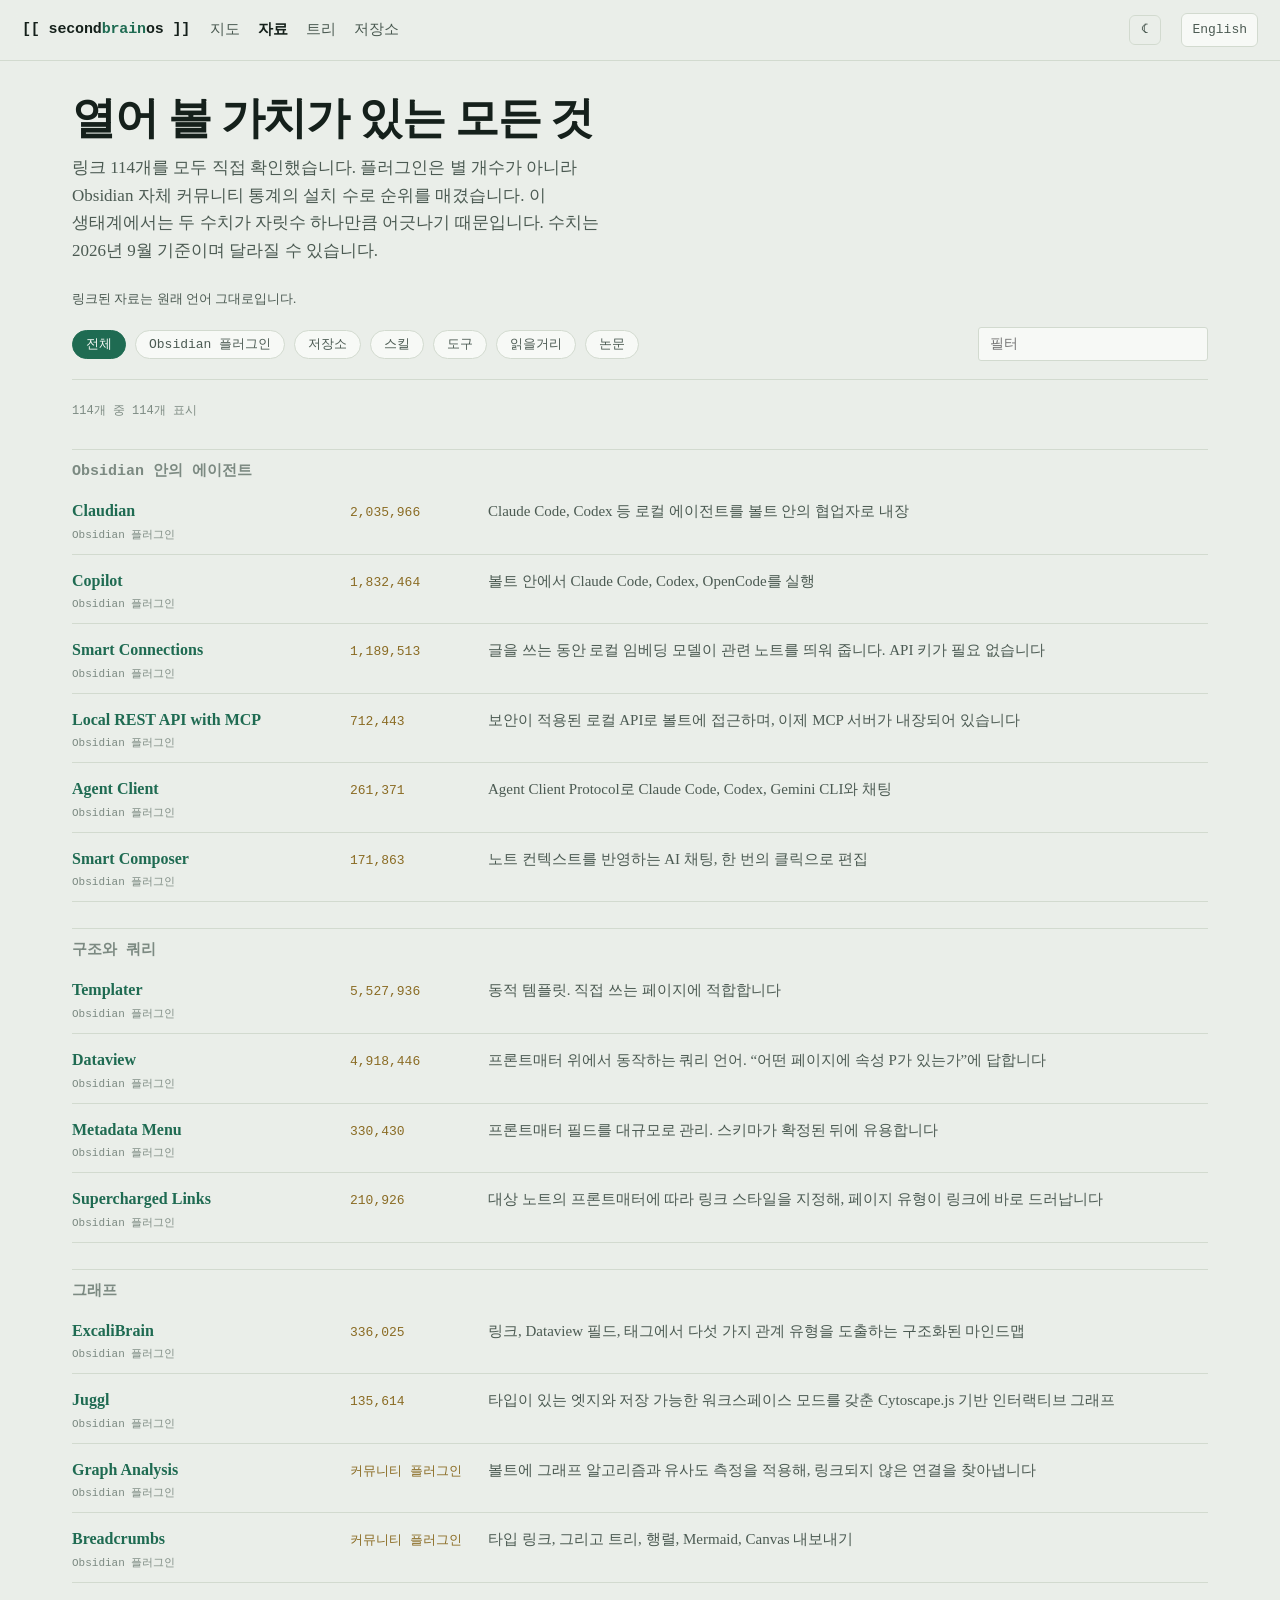
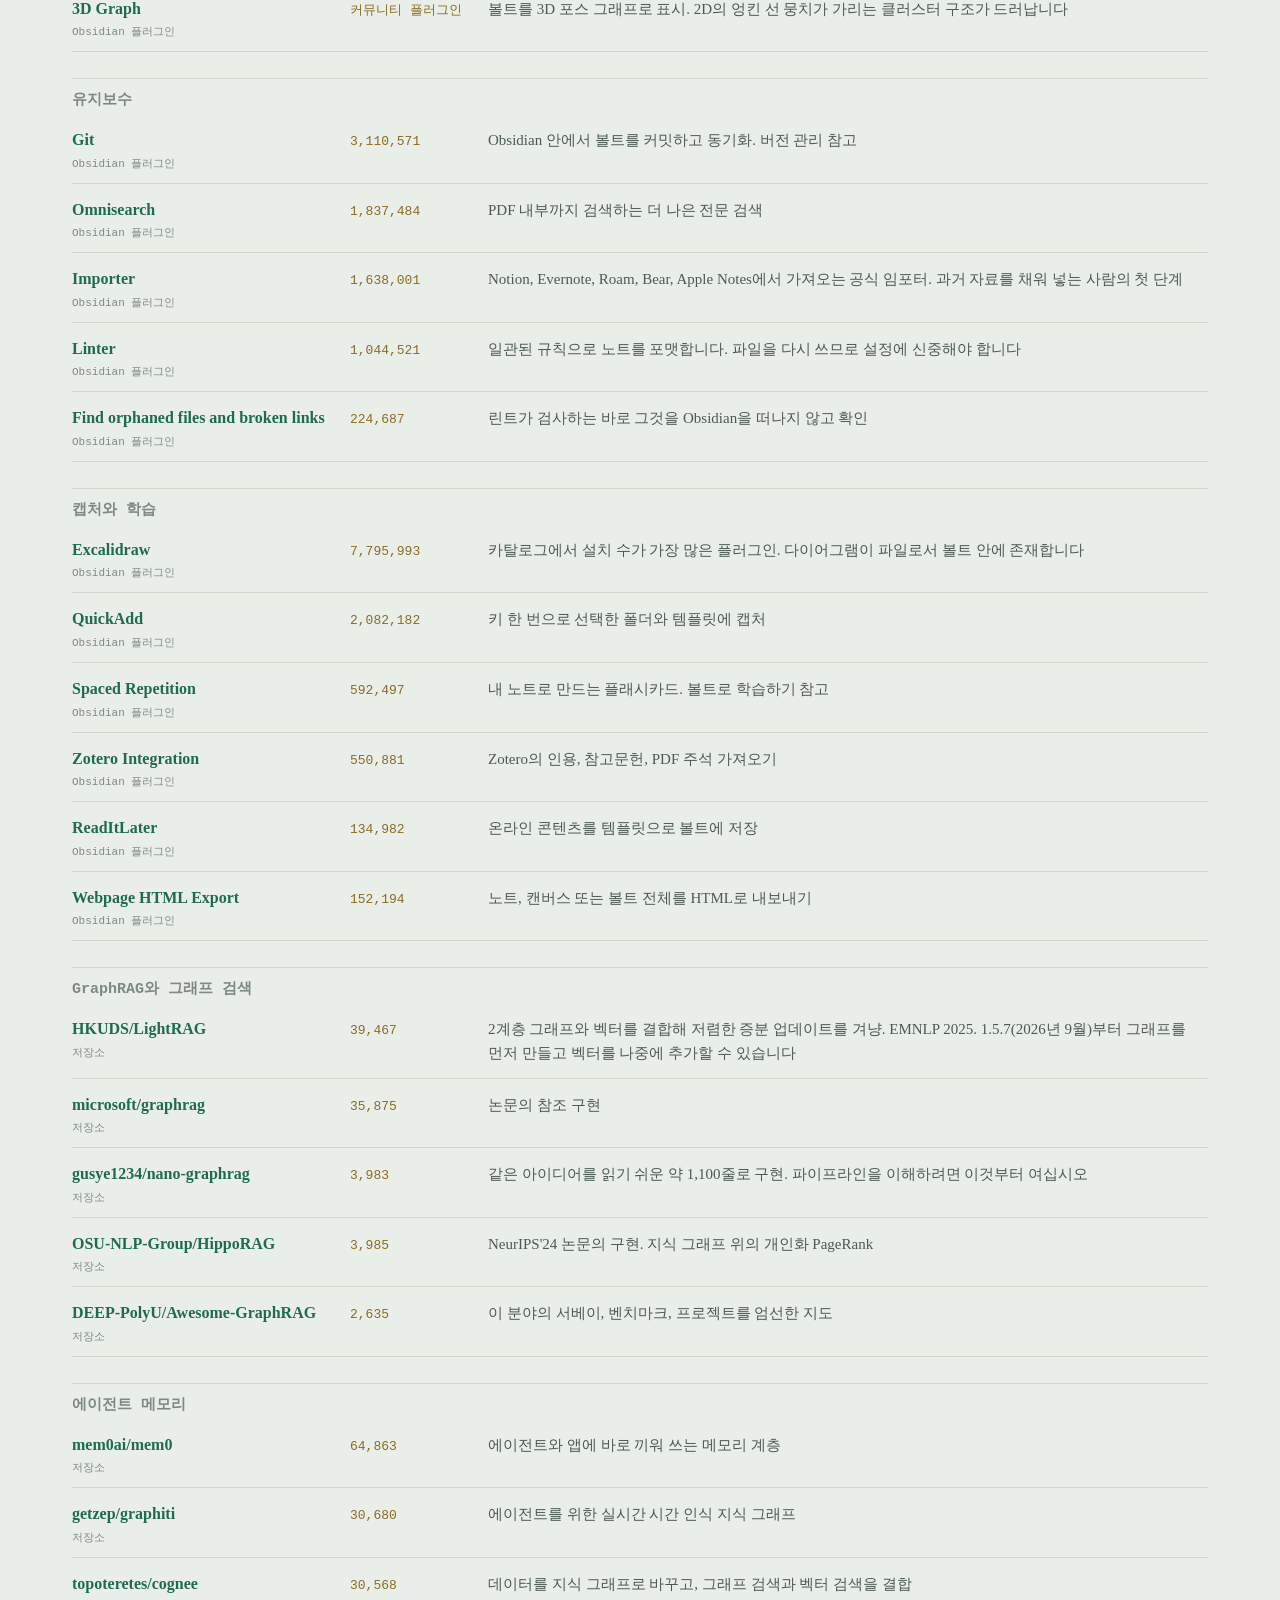
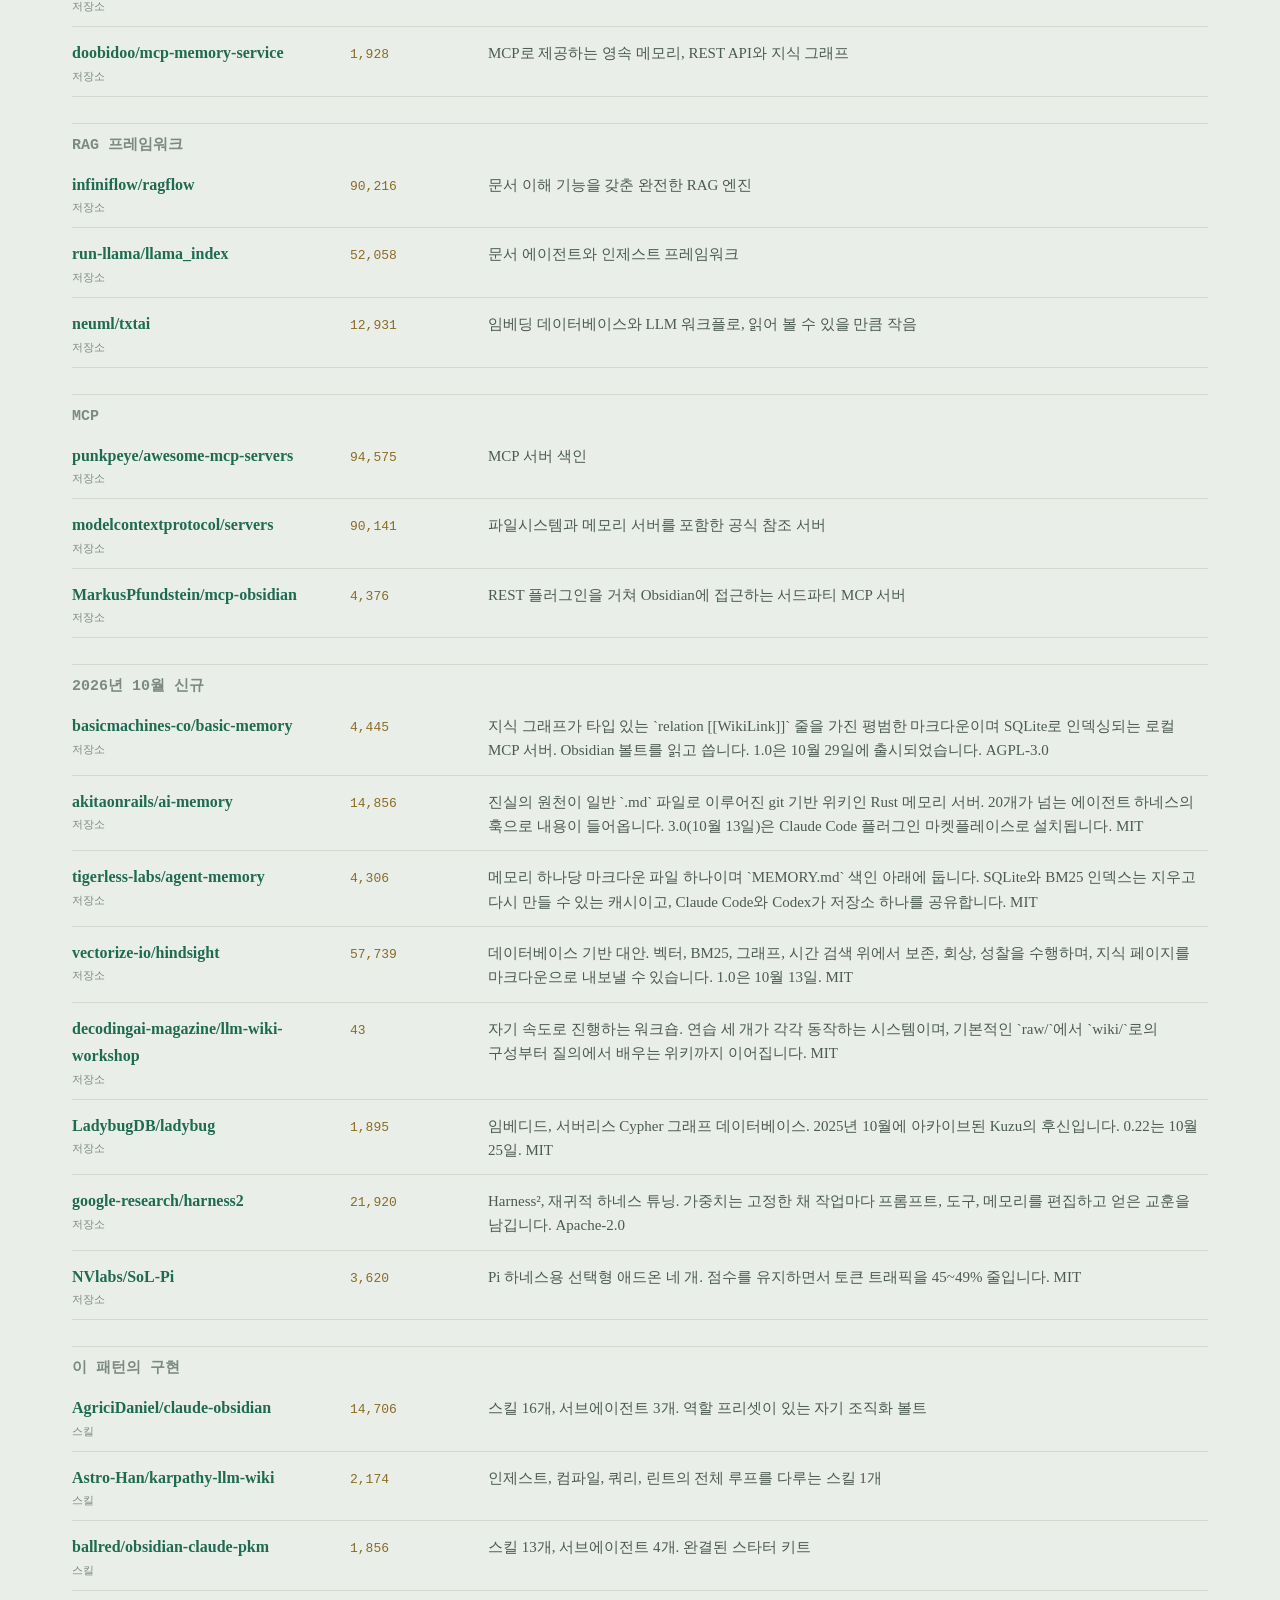
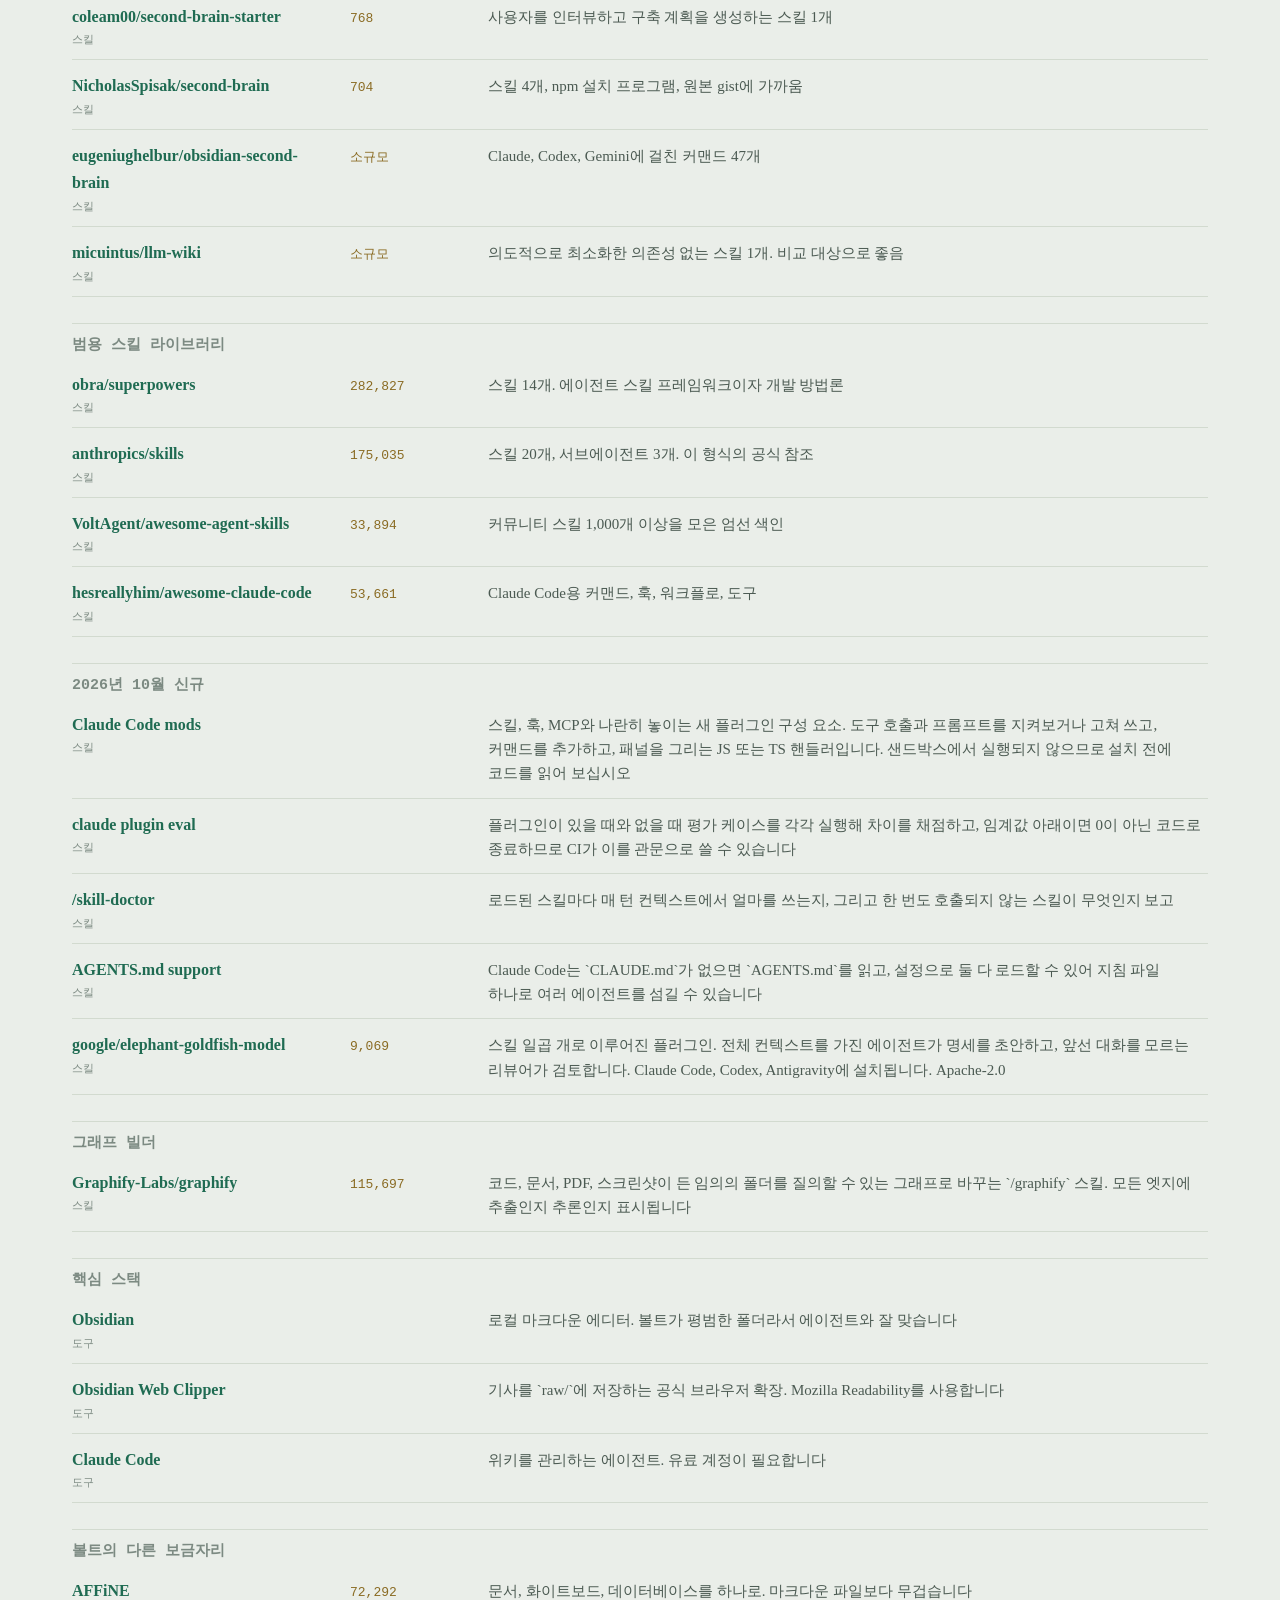
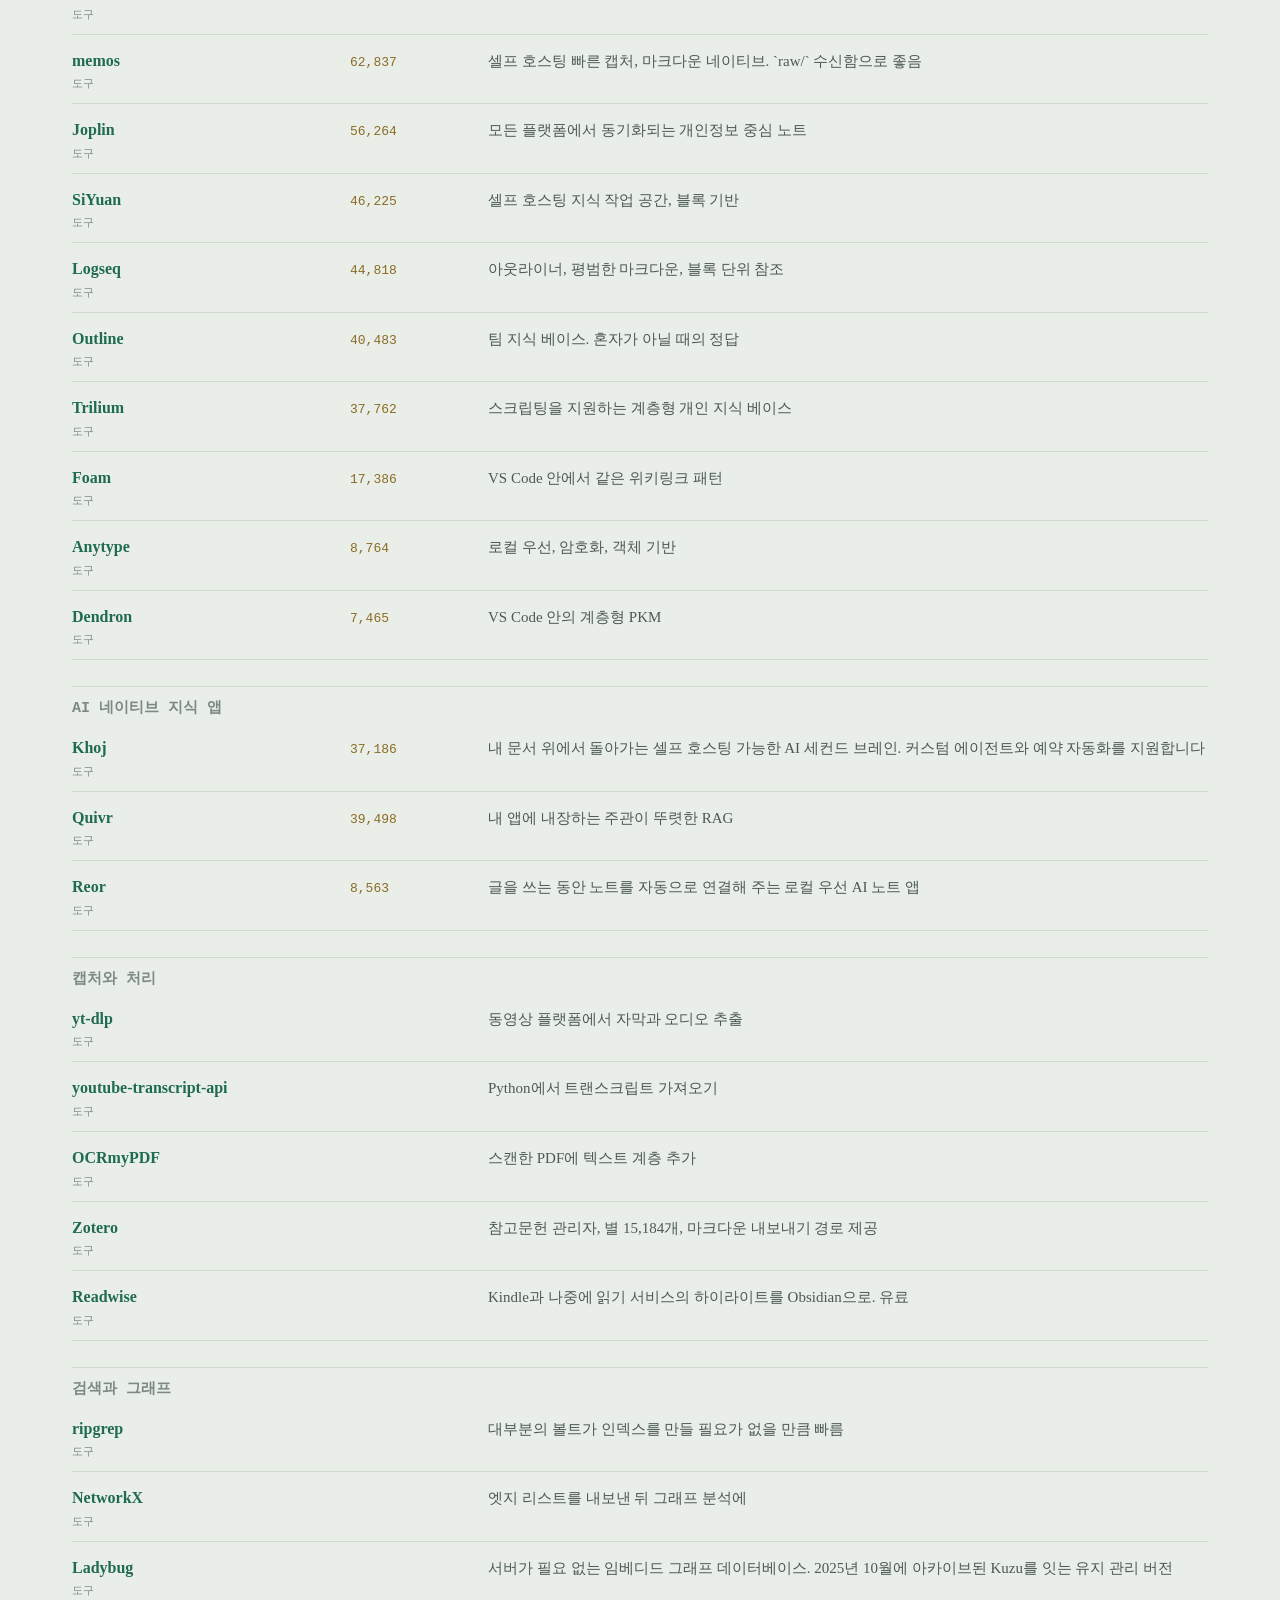
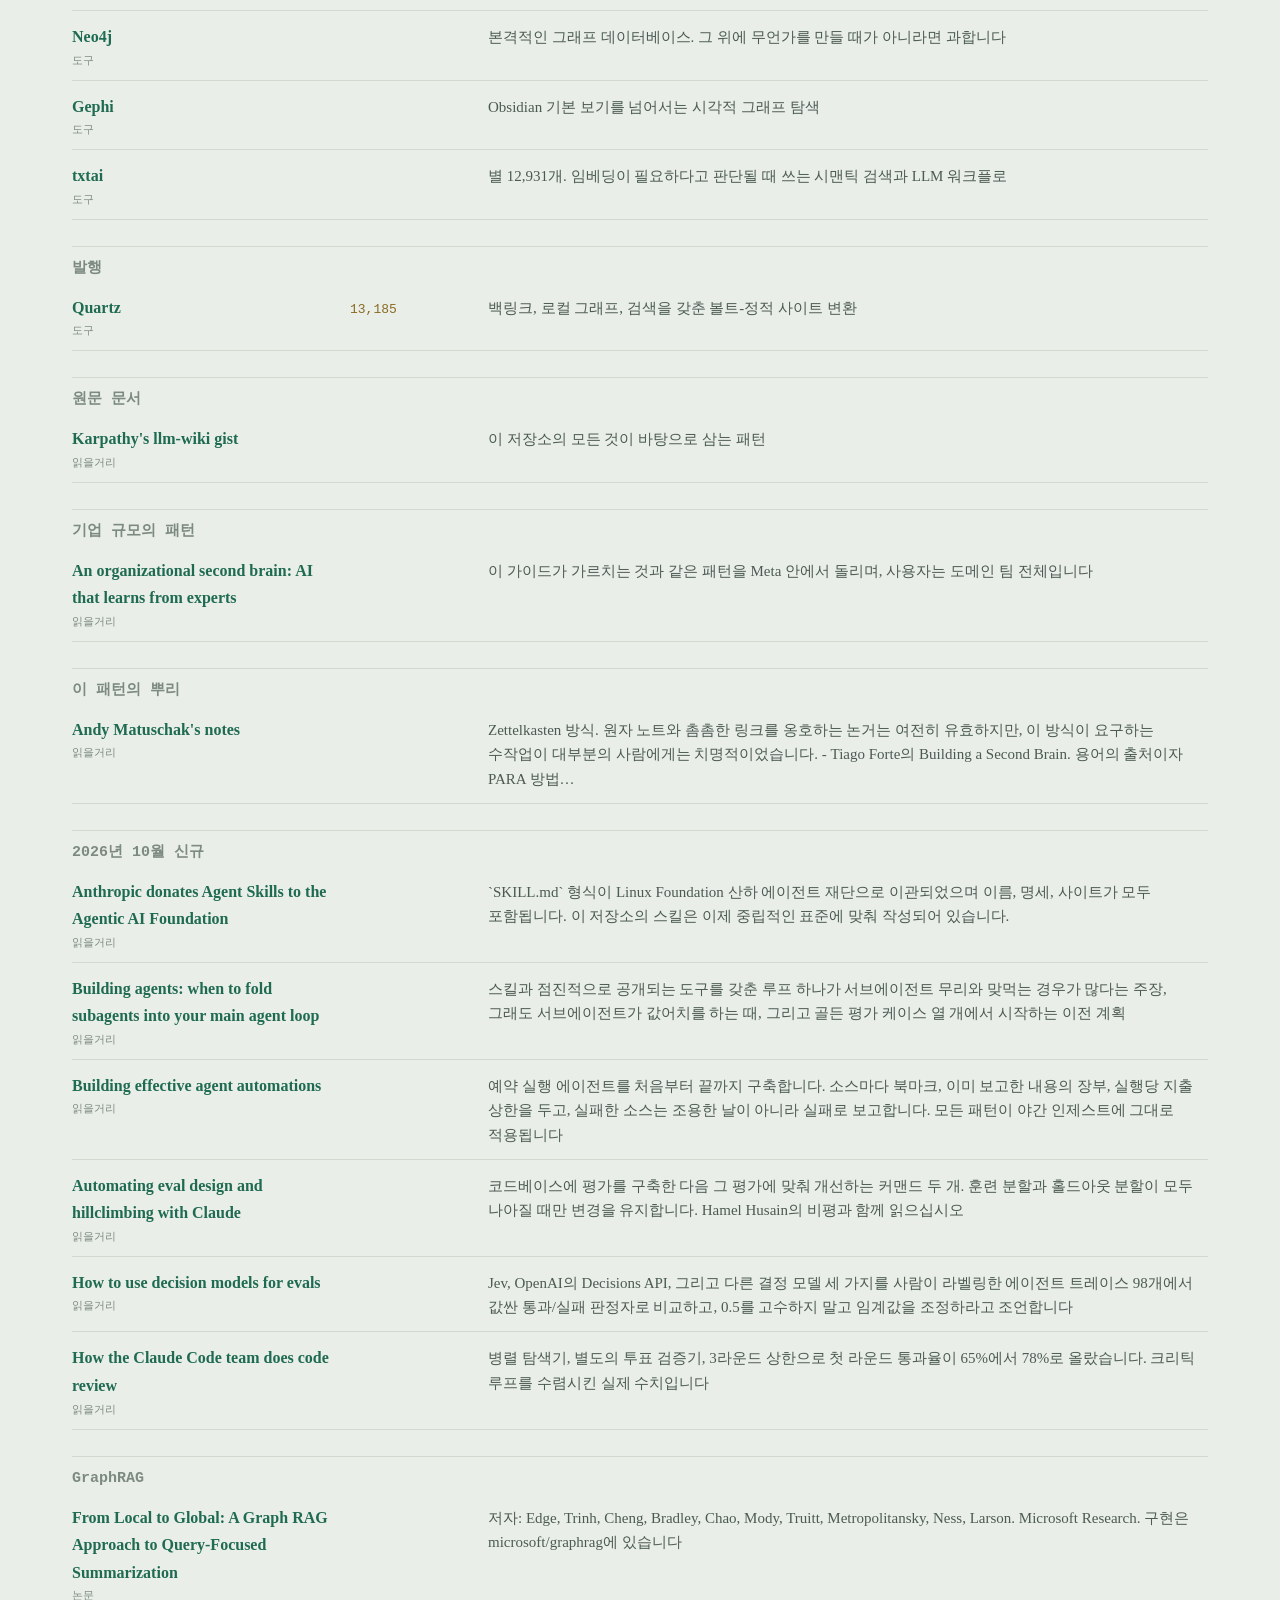
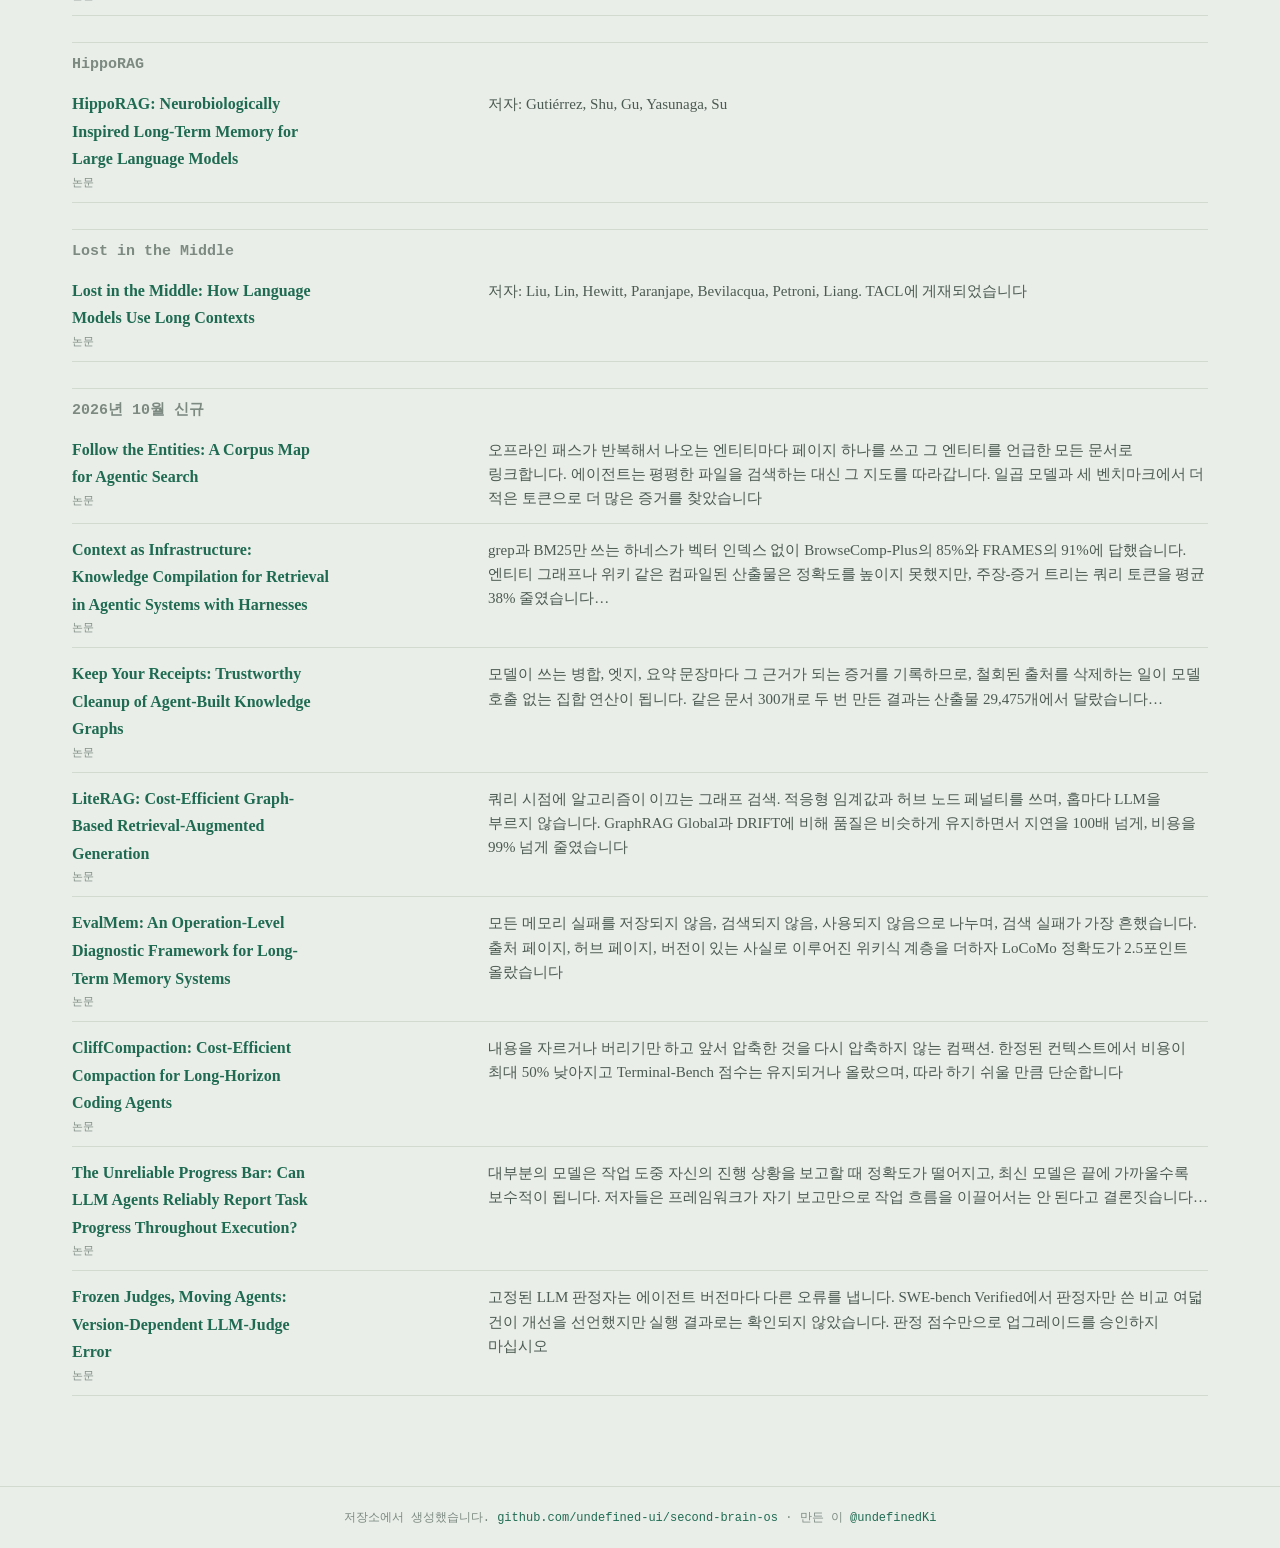
==== commit 369b8b76: "i18n: a Korean edition replaces the Simplified Chinese one The locale is now `ko` everywhere: docs/z" ====
--- a/resources.html
+++ b/resources.html
@@ -1,4 +1,4 @@
-<!DOCTYPE html><html lang="en" data-default-language="zh-CN"><head>
+<!DOCTYPE html><html lang="en" data-default-language="ko"><head>
 <meta charset="utf-8"><meta name="viewport" content="width=device-width,initial-scale=1">
 <script>try{var t=JSON.parse(localStorage.getItem('sbos:theme'));if(t==='dark'||t==='light')document.documentElement.dataset.theme=t}catch(e){}</script><link rel="icon" href="data:image/svg+xml,%3Csvg xmlns='http://www.w3.org/2000/svg' viewBox='0 0 32 32'%3E%3Crect width='32' height='32' rx='7' fill='%23F7F9F6'/%3E%3Crect x='.5' y='.5' width='31' height='31' rx='6.5' fill='none' stroke='%23D2DACF'/%3E%3Cpath d='M10 21 L16 11 L22 19 M16 11 L23 9' stroke='%231F6B52' stroke-width='1.6' fill='none'/%3E%3Ccircle cx='10' cy='21' r='3' fill='%23F7F9F6' stroke='%231F6B52' stroke-width='1.6'/%3E%3Ccircle cx='16' cy='11' r='3' fill='%23F7F9F6' stroke='%231F6B52' stroke-width='1.6'/%3E%3Ccircle cx='22' cy='19' r='3' fill='%23F7F9F6' stroke='%231F6B52' stroke-width='1.6'/%3E%3Ccircle cx='24' cy='8' r='2' fill='%231F6B52'/%3E%3C/svg%3E"><title data-i18n="Second Brain OS - resources">Second Brain OS - resources</title>
 <meta name="description" content="114 checked links: Obsidian plugins by installs, repositories by stars, papers, tools and reading.">
@@ -170,10 +170,10 @@
   font:12px ui-monospace,Menlo,monospace;color:var(--faint)}
 @media(prefers-reduced-motion:reduce){*{transition:none!important;animation:none!important}}
 </style>
-<link rel="stylesheet" href="assets/site/i18n.css?v=58b5bbe4c1">
-<script src="assets/site/i18n.js?v=8f6f5fe261"></script>
-<script src="assets/site/catalog-i18n.js?v=b2e3de8277"></script>
-<script src="assets/site/resource-i18n.js?v=f47309fda3"></script>
+<link rel="stylesheet" href="assets/site/i18n.css?v=1b79eda4a1">
+<script src="assets/site/i18n.js?v=a68fd5bff0"></script>
+<script src="assets/site/catalog-i18n.js?v=67f5b20a2f"></script>
+<script src="assets/site/resource-i18n.js?v=dd9fad5ed0"></script>
 </head><body>
 <header><div class="bar">
   <a class="brand" href="index.html">[[ second<span>brain</span>os ]]</a>
@@ -186,7 +186,7 @@
   <button class="theme" id="theme" data-i18n-aria-label="Switch between light and dark theme" aria-label="Switch between light and dark theme">&#9790;</button>
   
   
-  <button class="language-toggle" type="button" data-language-toggle>中文</button>
+  <button class="language-toggle" type="button" data-language-toggle>한국어</button>
 </div></header>
 <div class="rwrap">
   <h1 data-i18n="Everything worth opening">Everything worth opening</h1>
@@ -206,22 +206,22 @@
 (function(){
 const R=JSON.parse(document.getElementById('rdata').textContent);
 const t=(key,params,language)=>window.SBOS_I18N.t(key,params,language);
-const chineseDescription=r=>window.SBOS_RESOURCE_ZH?.[r.name.replace(/\s+/g,' ').trim()];
+const koreanDescription=r=>window.SBOS_RESOURCE_KO?.[r.name.replace(/\s+/g,' ').trim()];
 const esc=s=>String(s??'').replace(/[&<>"]/g,c=>({'&':'&amp;','<':'&lt;','>':'&gt;','"':'&quot;'}[c]));
 let kind='all', term='';
 function draw(){
   const f=R.filter(r=>(kind==='all'||r.kind===kind) &&
-    (!term || (r.name+' '+r.desc+' '+(chineseDescription(r)||'')+' '+r.group+' '+r.kind+' '+t(r.group,{},'zh-CN')+' '+t(r.kind,{},'zh-CN')).toLowerCase().includes(term)));
+    (!term || (r.name+' '+r.desc+' '+(koreanDescription(r)||'')+' '+r.group+' '+r.kind+' '+t(r.group,{},'ko')+' '+t(r.kind,{},'ko')).toLowerCase().includes(term)));
   document.getElementById('count').textContent=t('{count} of {total} shown',{count:f.length,total:R.length});
   let h='', g=null;
   f.forEach(r=>{
-    const zh=window.SBOS_I18N.locale==='zh-CN' && chineseDescription(r);
+    const ko=window.SBOS_I18N.locale==='ko' && koreanDescription(r);
     const key=r.kind+' / '+r.group;
     if(key!==g){g=key; h+=`<div class="grp-h">${esc(t(r.group||r.kind))}</div>`;}
     h+=`<div class="row">
       <div><a class="nm" lang="en" href="${esc(r.url)}">${esc(r.name)}</a><span class="kd">${esc(t(r.kind))}</span></div>
       <div class="mt">${esc(t(r.metric||''))}</div>
-      <div class="ds" lang="${zh?'zh-CN':'en'}">${esc(zh||r.desc||'')}</div></div>`;
+      <div class="ds" lang="${ko?'ko':'en'}">${esc(ko||r.desc||'')}</div></div>`;
   });
   document.getElementById('rows').innerHTML=h||`<div class="count">${esc(t('nothing matches that filter'))}</div>`;
 }
--- a/assets/site/i18n.css
+++ b/assets/site/i18n.css
@@ -0,0 +1,36 @@
+/* Shared language control: the same preference applies to all three pages. */
+.language-toggle{
+  flex:none;white-space:nowrap;cursor:pointer;color:var(--soft);background:var(--card);
+  border:1px solid var(--rule);border-radius:6px;padding:8px 10px;
+  font:13px/1.2 ui-monospace,SFMono-Regular,Menlo,"Apple SD Gothic Neo","Malgun Gothic",monospace;
+}
+.language-toggle:hover{color:var(--ink);border-color:var(--accent)}
+.language-toggle:focus-visible{outline:2px solid var(--accent);outline-offset:3px}
+.top .language-toggle{height:38px;border-radius:8px;background:var(--glass)}
+header>.bar>.theme{margin-left:auto}
+header>.bar>.language-toggle{margin-left:0}
+.content-language{color:var(--soft);font-size:13px;margin:0 0 18px}
+.hint i{font-style:normal}
+html[lang="ko"]{--serif:Charter,Georgia,"Apple SD Gothic Neo","Noto Sans KR","Malgun Gothic",sans-serif;--mono:ui-monospace,SFMono-Regular,Menlo,"Apple SD Gothic Neo","Malgun Gothic",monospace}
+/* Korean wraps between words, not inside them */
+html[lang="ko"] body{word-break:keep-all;overflow-wrap:break-word}
+html[lang="ko"] #hero h1{line-height:1.25;letter-spacing:0;text-wrap:balance}
+html[lang="ko"] #hero .kick{letter-spacing:.06em}
+@media(min-width:761px) and (max-width:1399px){
+  body.m-read .top .brand{display:none}
+}
+@media(max-width:760px){
+  header>.bar{flex-wrap:wrap;gap:10px;padding:11px 16px}
+  header>.bar .brand{font-size:13px;white-space:nowrap;margin-right:auto}
+  header>.bar nav{order:9;width:100%;gap:16px}
+  header>.bar .theme{flex:none}
+  .top{flex-wrap:wrap}
+  .top .brand{margin-right:auto}
+  .top .search{order:10;flex:1 0 100%;width:100%}
+  .top .language-toggle{padding:8px}
+  #contents{top:104px}
+  body.m-read .top{display:flex;right:10px;pointer-events:none}
+  body.m-read .top>:not(.language-toggle){display:none}
+  body.m-read .top .language-toggle{margin-left:auto;pointer-events:auto}
+  body.m-read .rbar{padding-right:100px}
+}
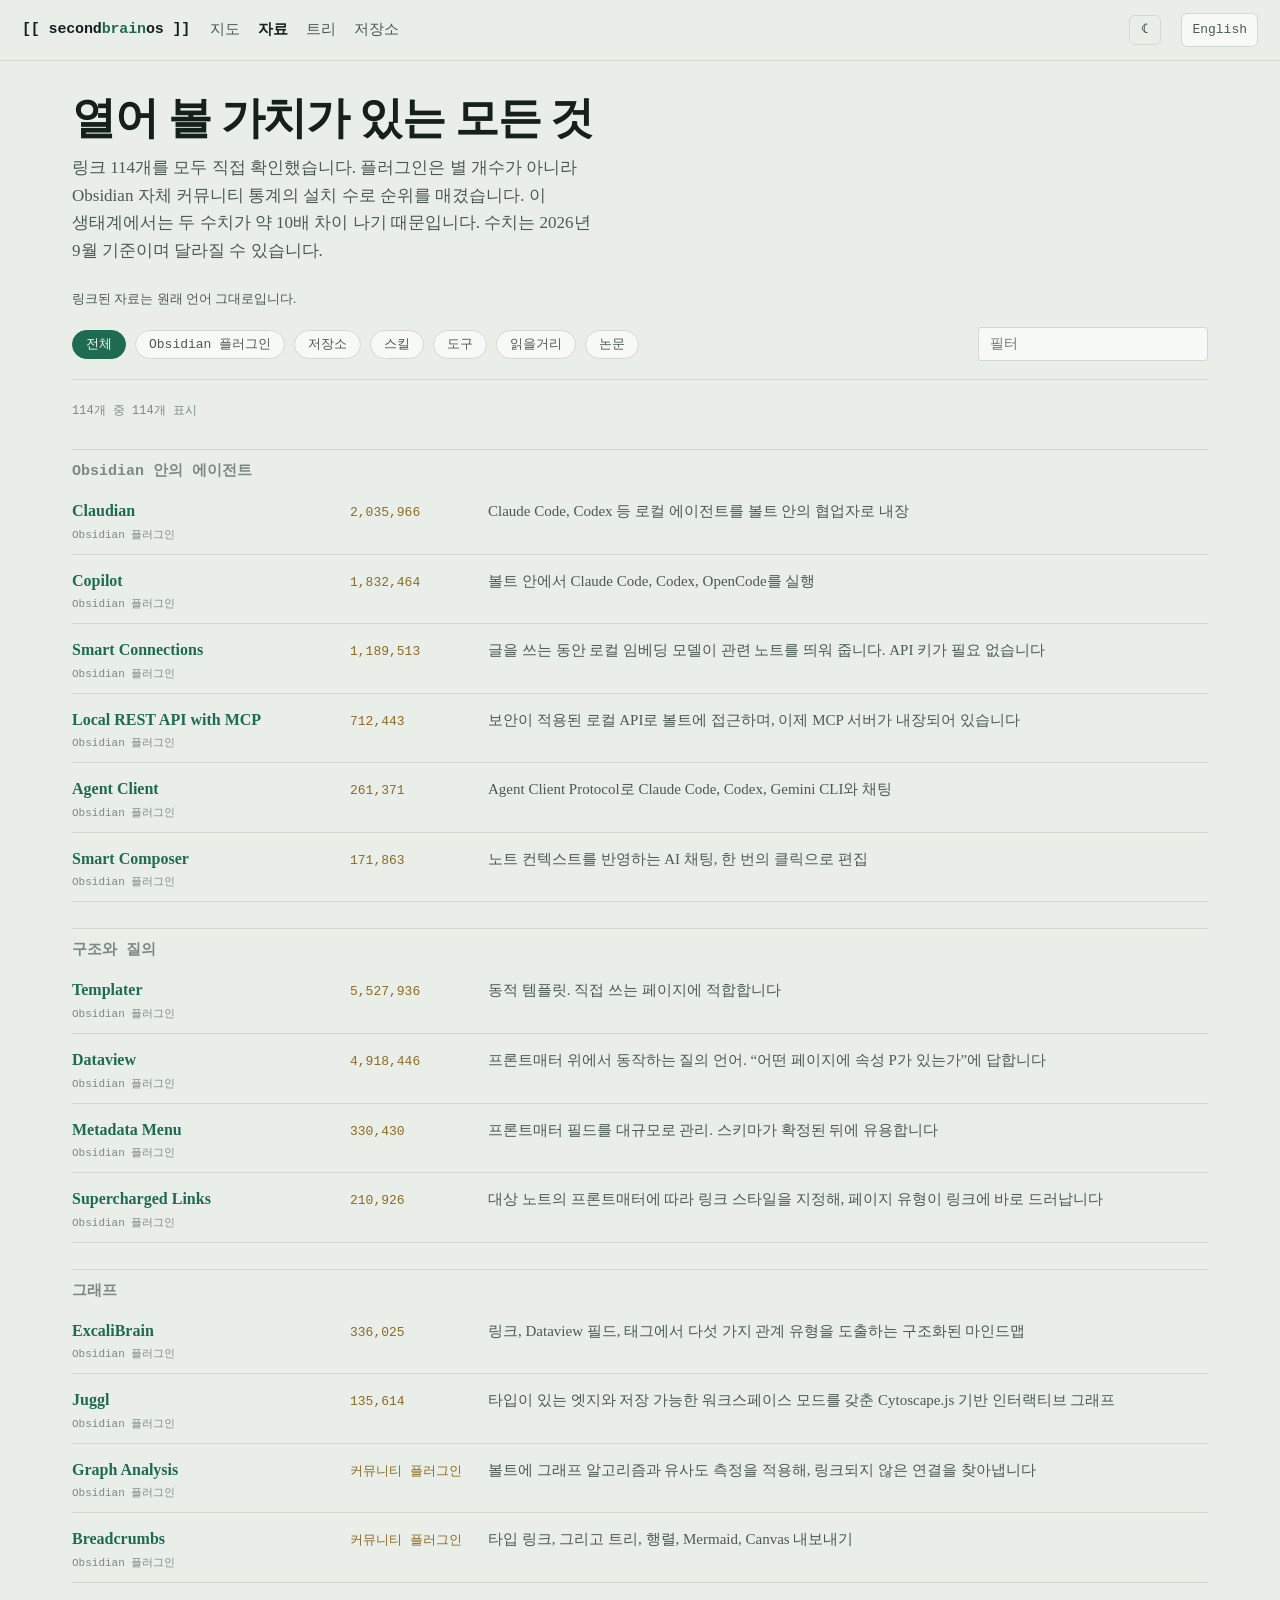
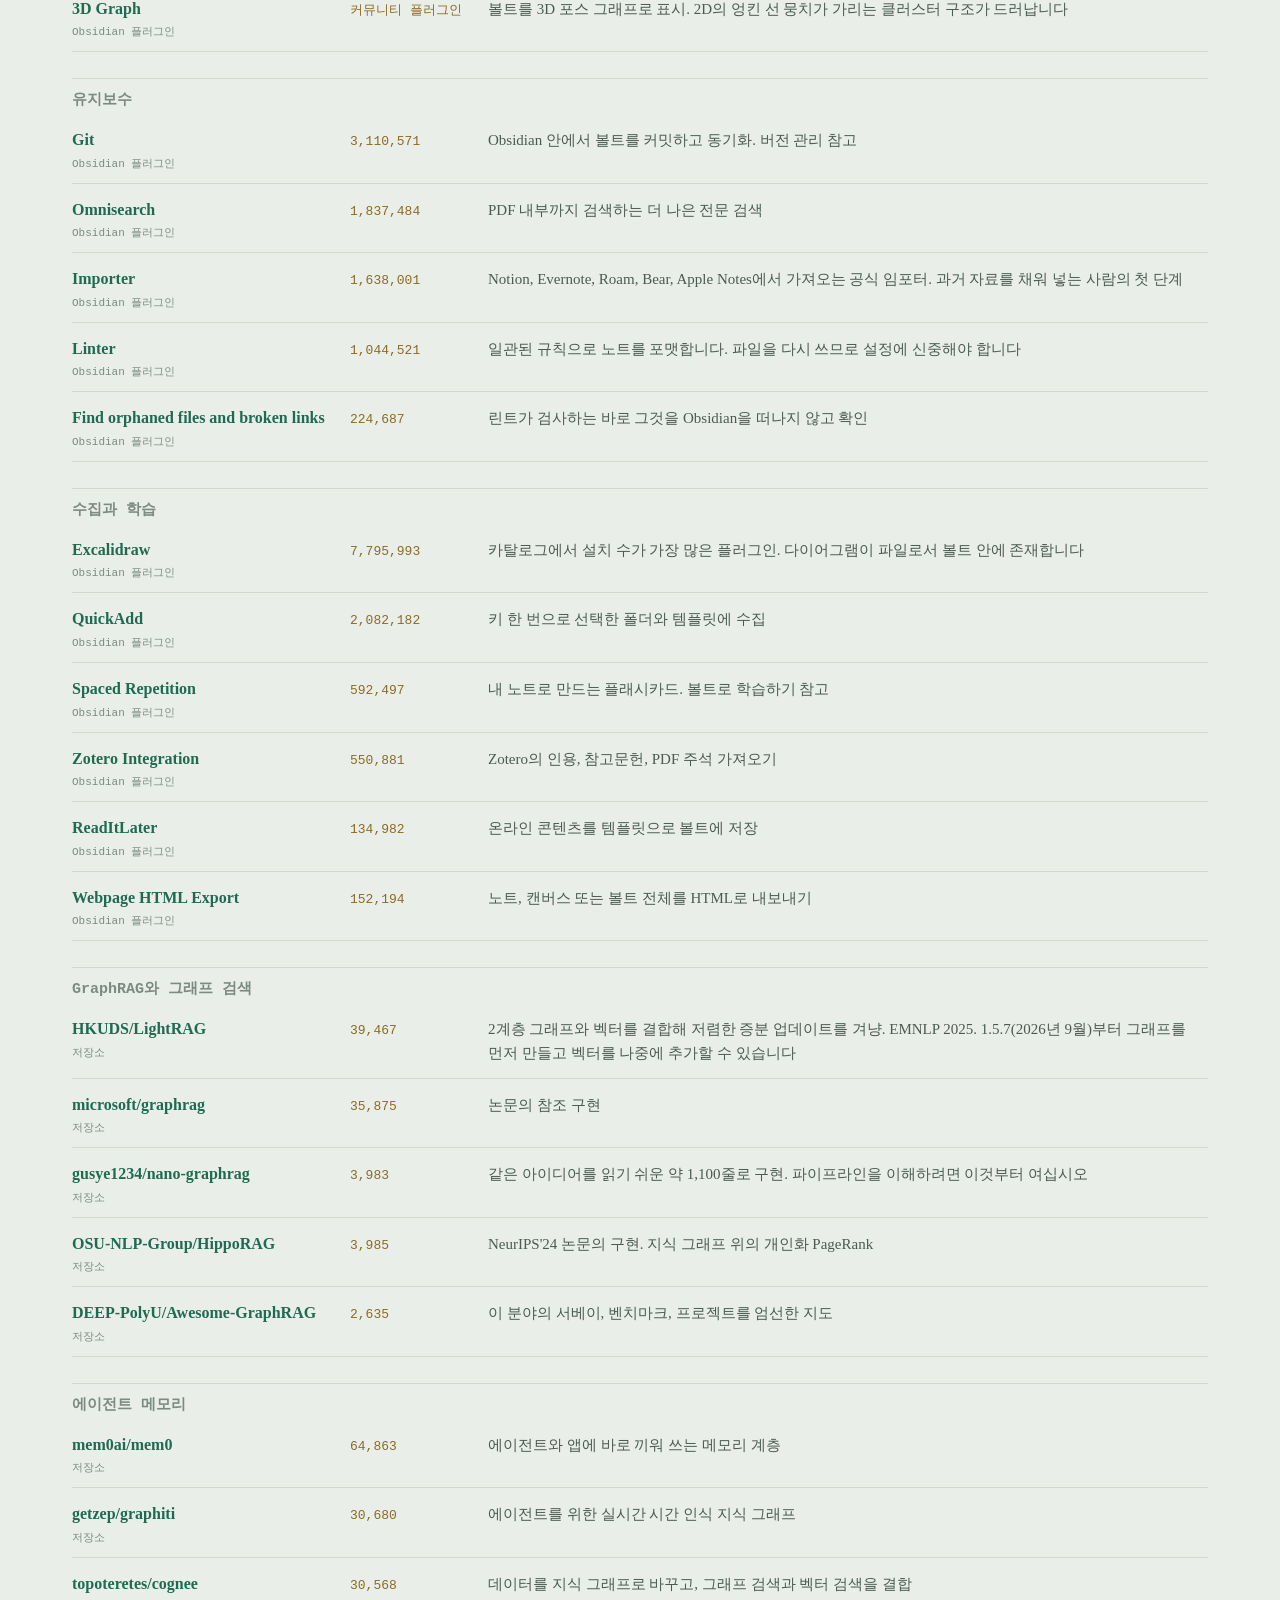
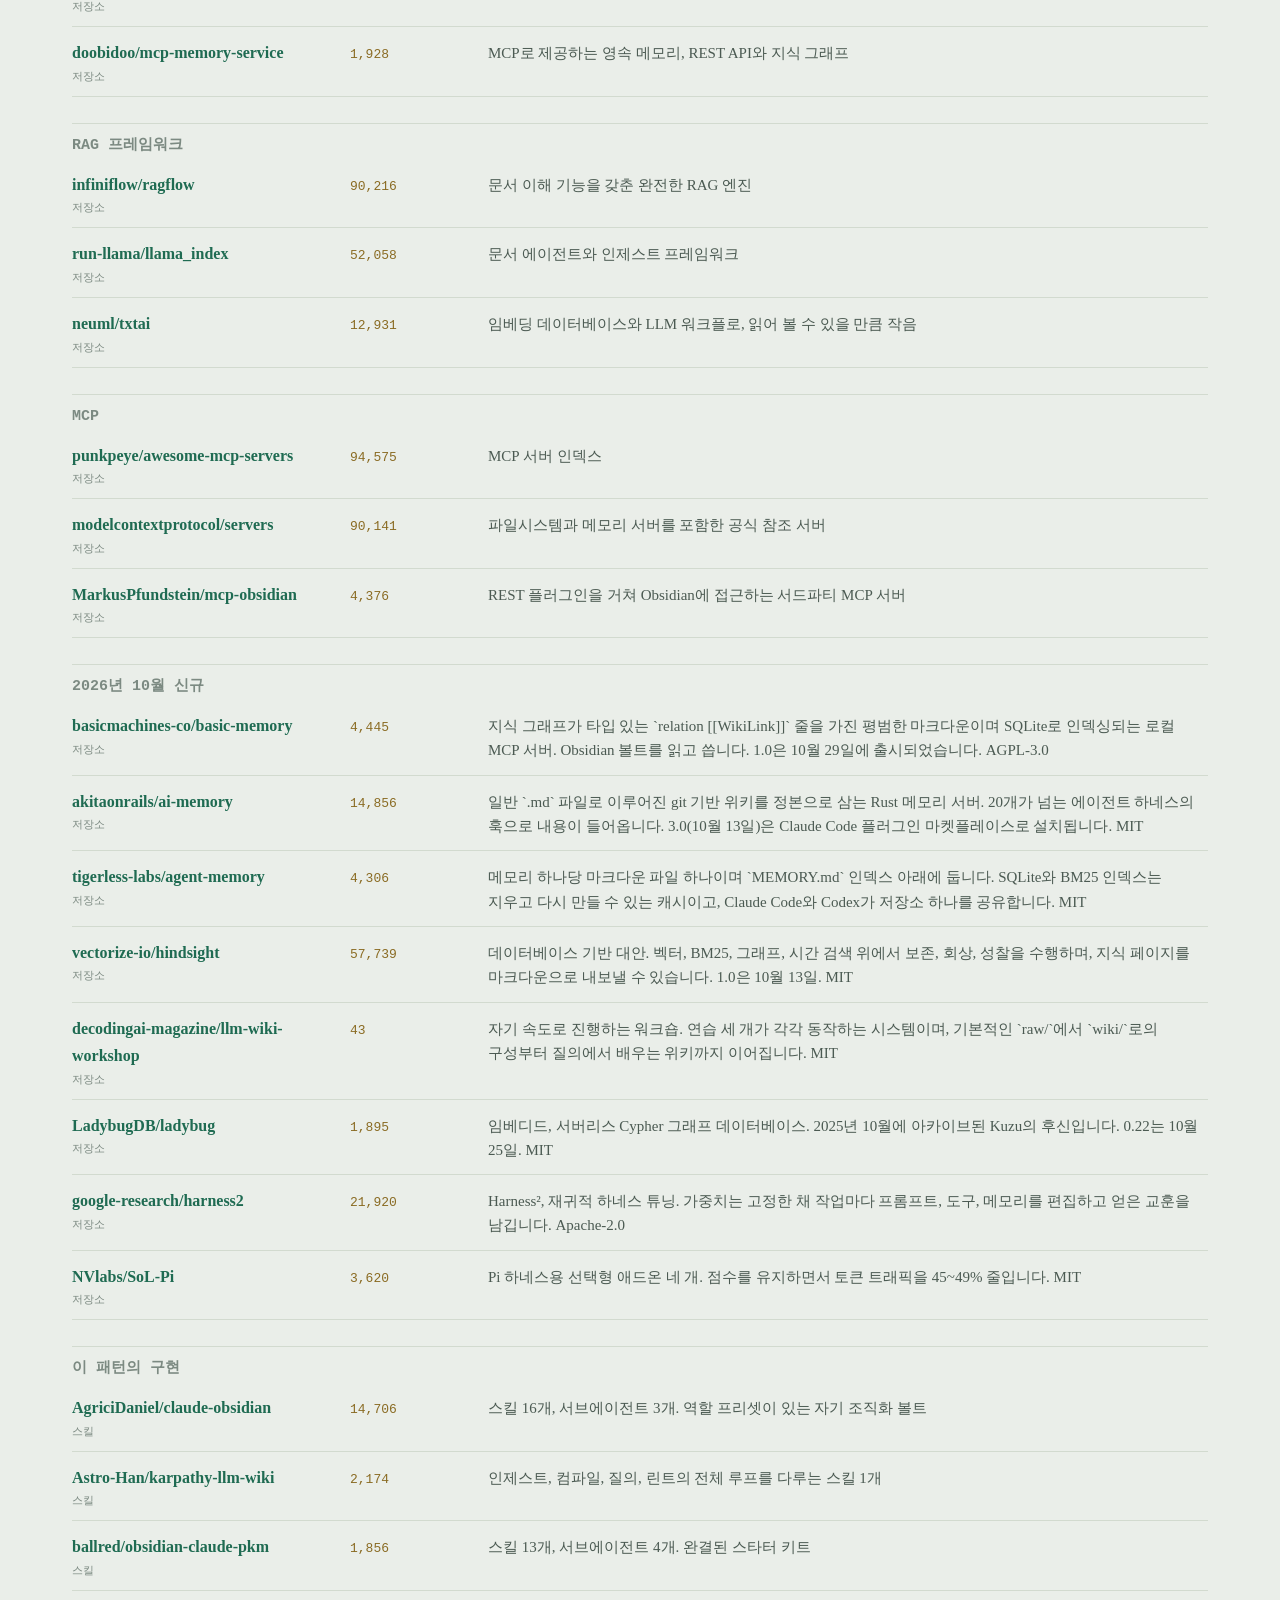
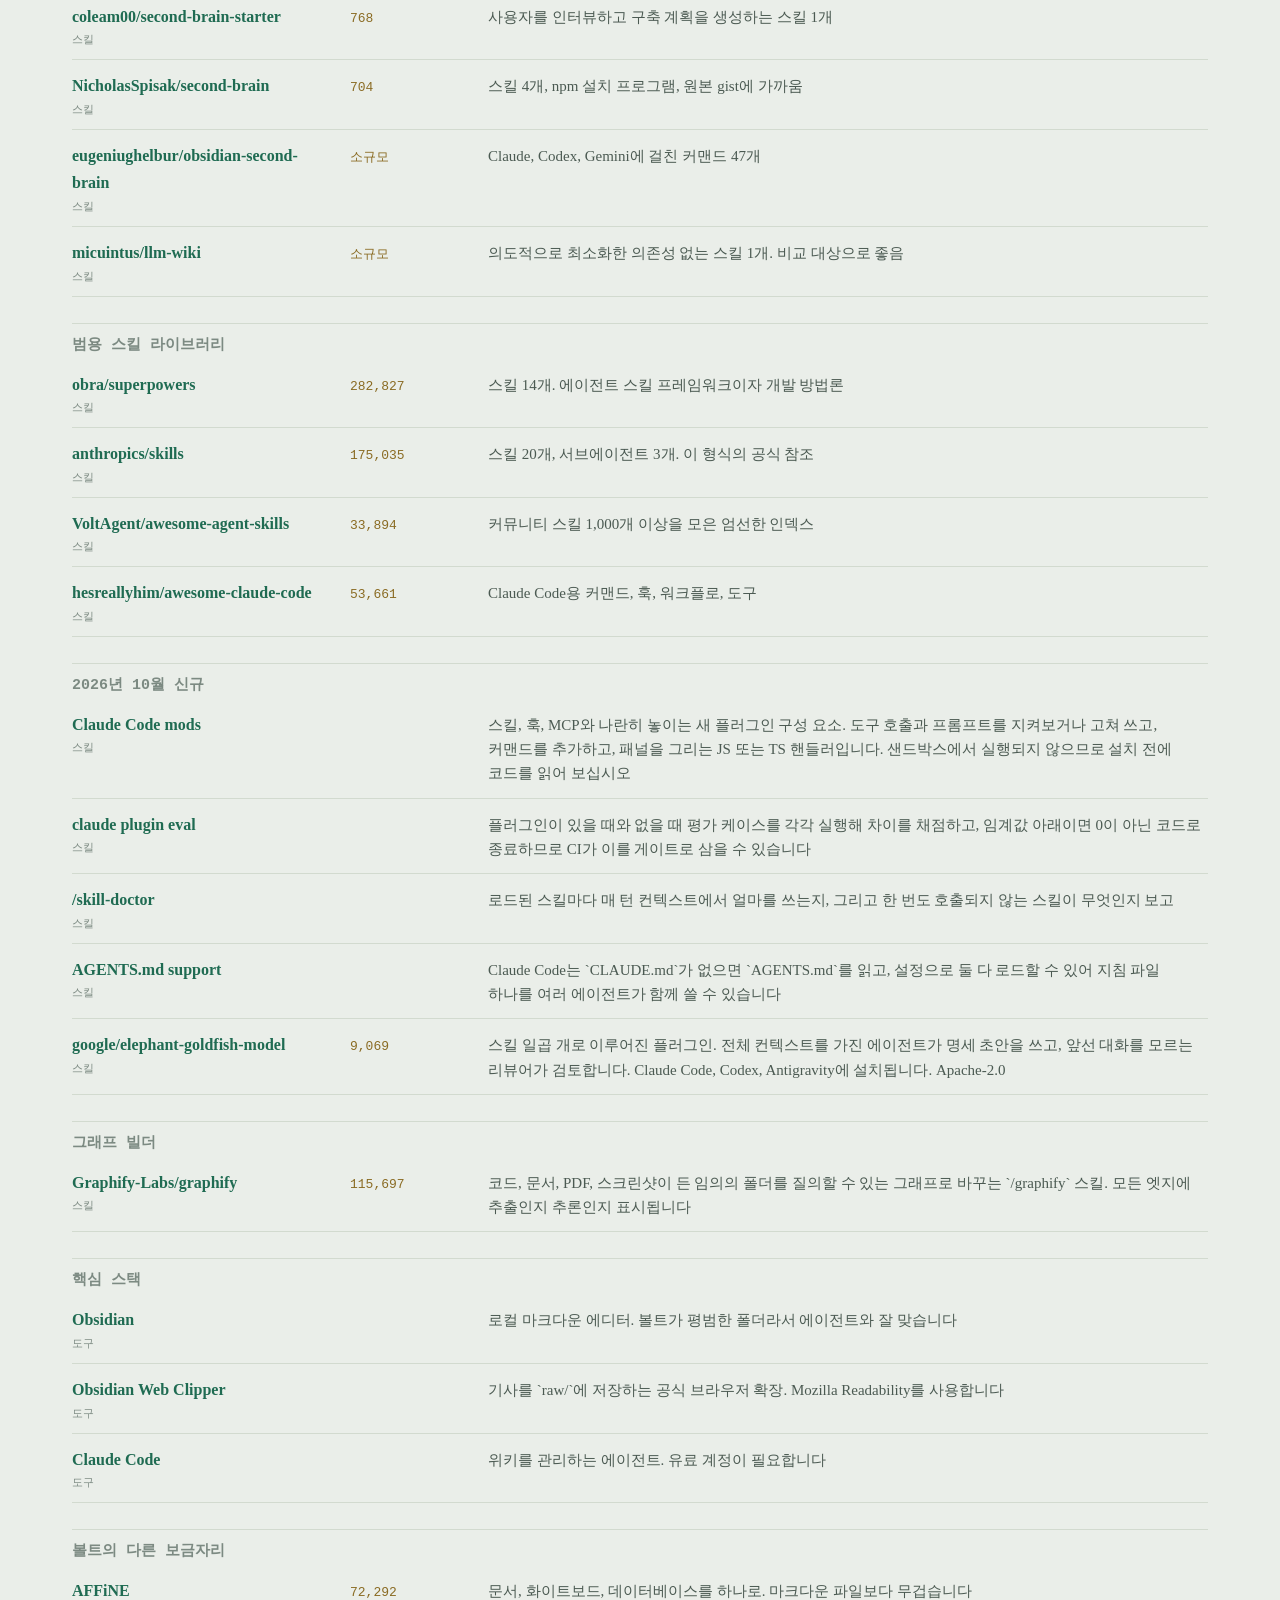
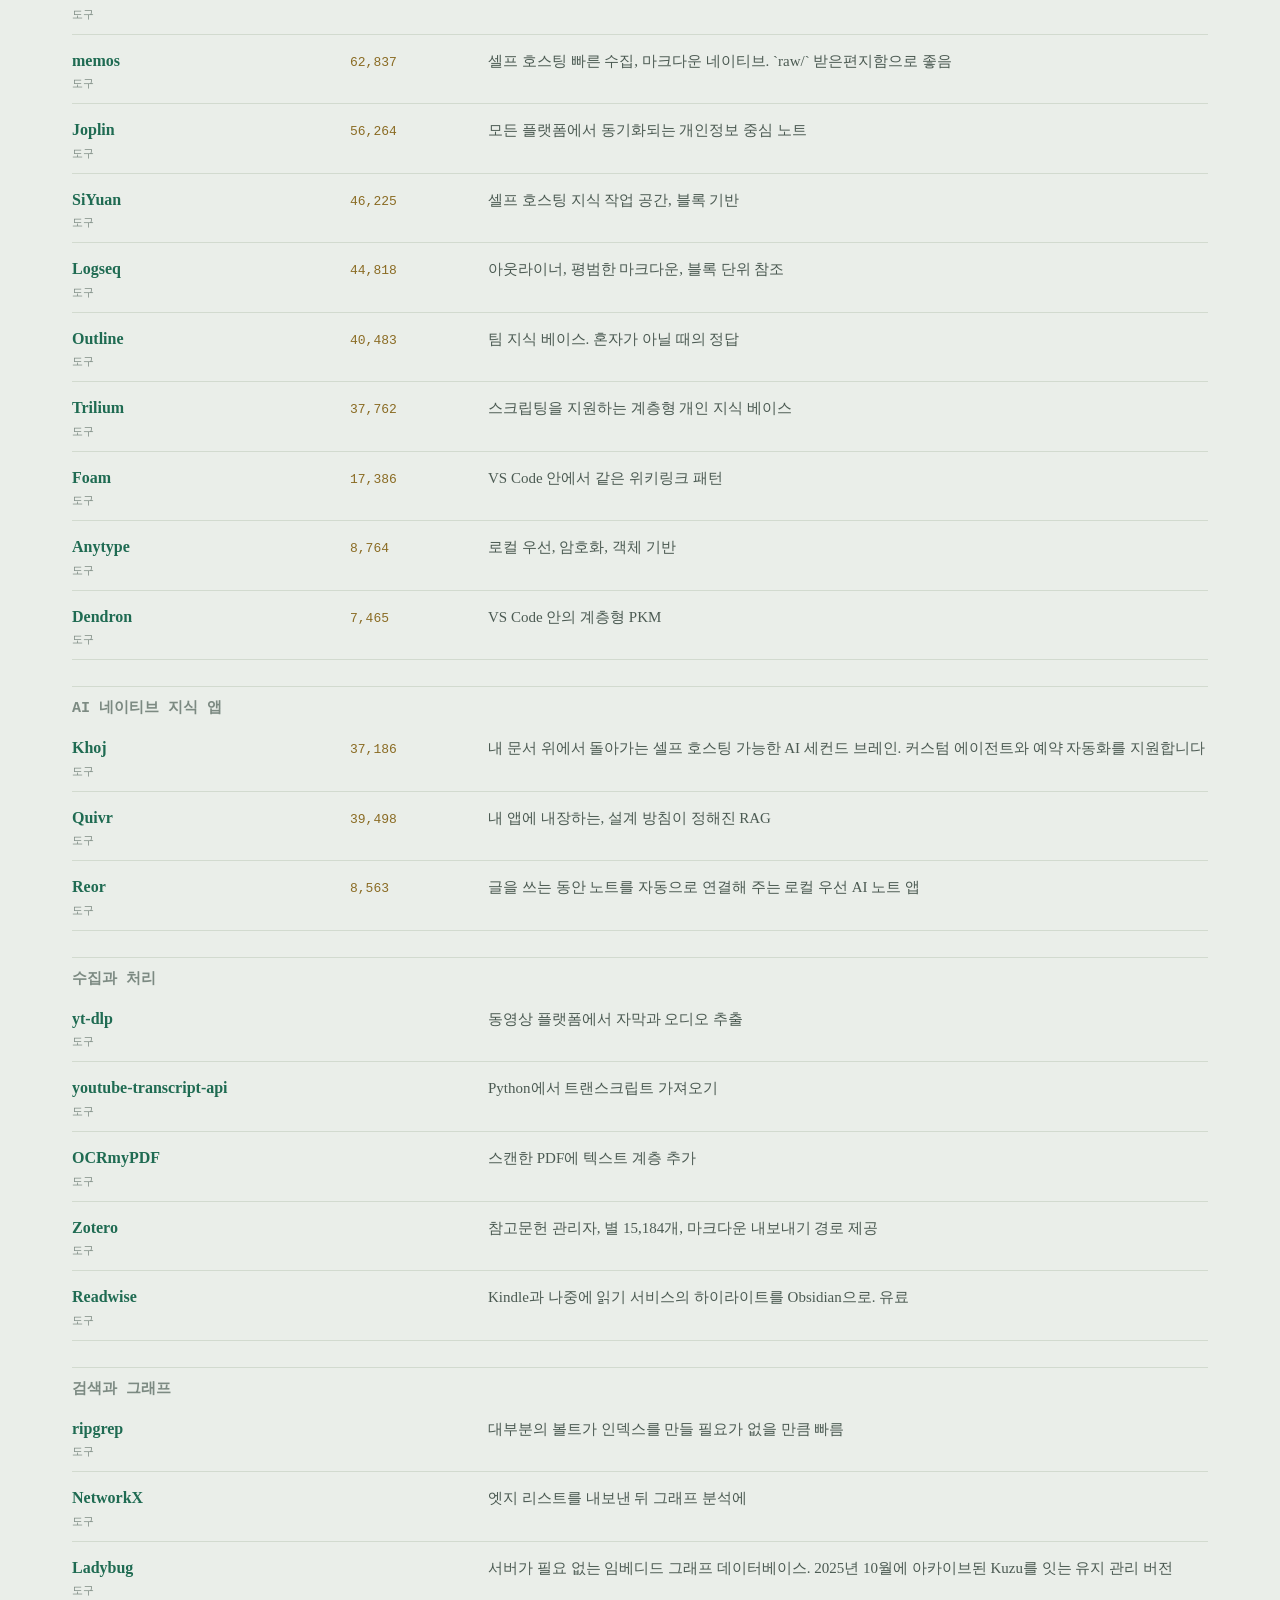
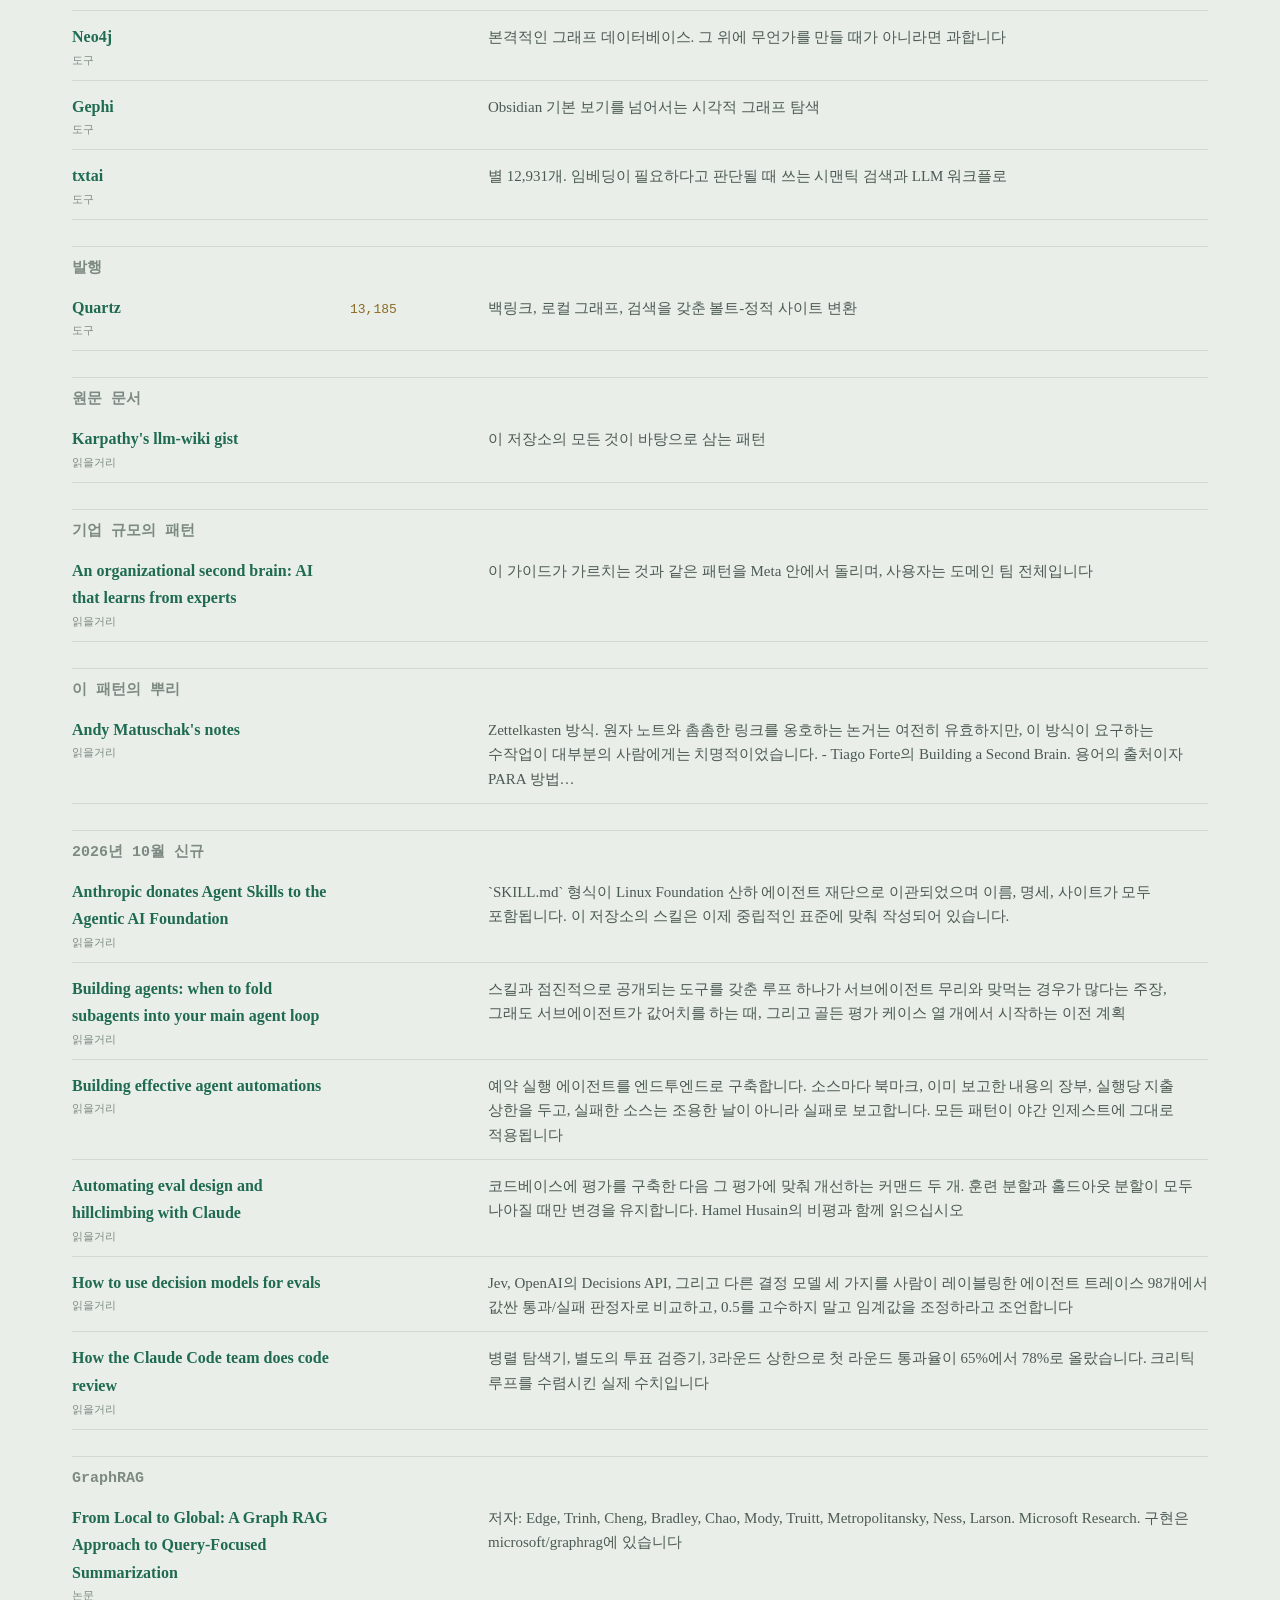
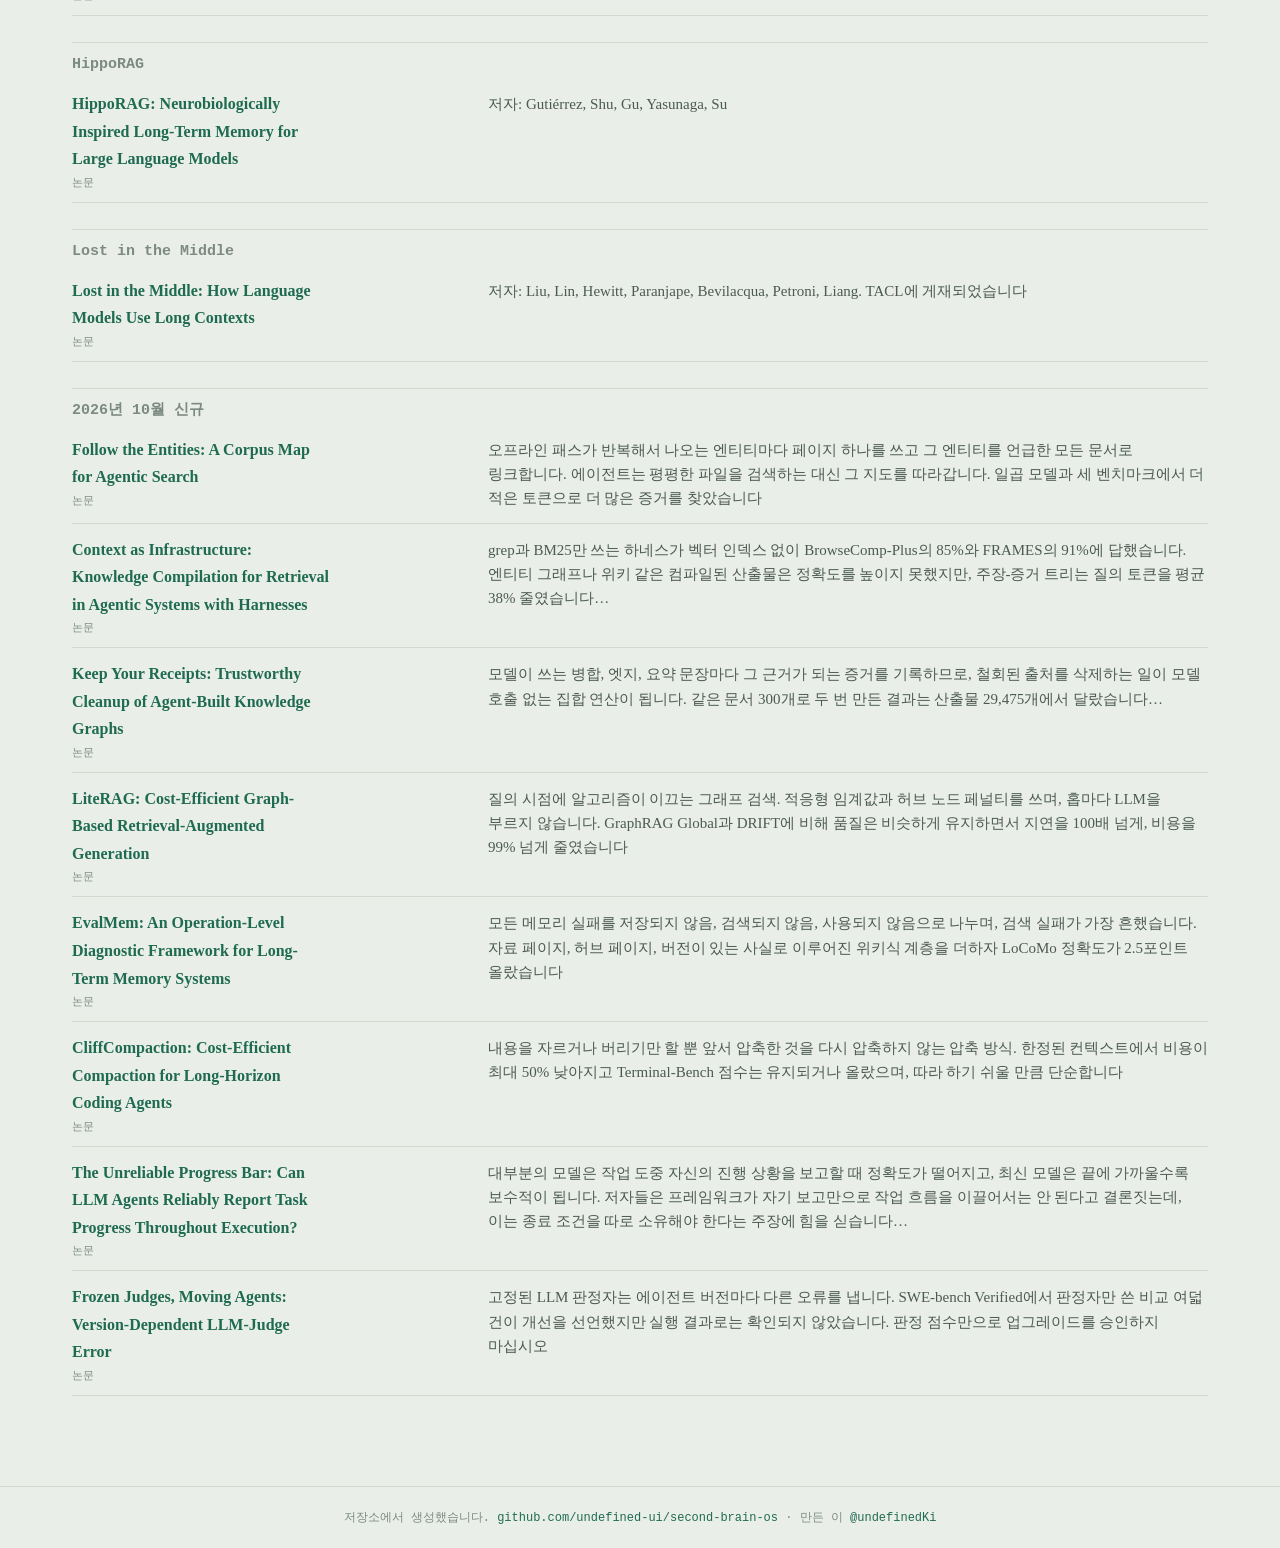
==== commit 637928f7: "i18n: Korean edition after an independent review Codex reviewed every Korean article, diagram label " ====
--- a/resources.html
+++ b/resources.html
@@ -171,9 +171,9 @@
 @media(prefers-reduced-motion:reduce){*{transition:none!important;animation:none!important}}
 </style>
 <link rel="stylesheet" href="assets/site/i18n.css?v=1b79eda4a1">
-<script src="assets/site/i18n.js?v=a68fd5bff0"></script>
-<script src="assets/site/catalog-i18n.js?v=67f5b20a2f"></script>
-<script src="assets/site/resource-i18n.js?v=dd9fad5ed0"></script>
+<script src="assets/site/i18n.js?v=2bbc85c173"></script>
+<script src="assets/site/catalog-i18n.js?v=fbeff7d0cc"></script>
+<script src="assets/site/resource-i18n.js?v=2500a94e6d"></script>
 </head><body>
 <header><div class="bar">
   <a class="brand" href="index.html">[[ second<span>brain</span>os ]]</a>
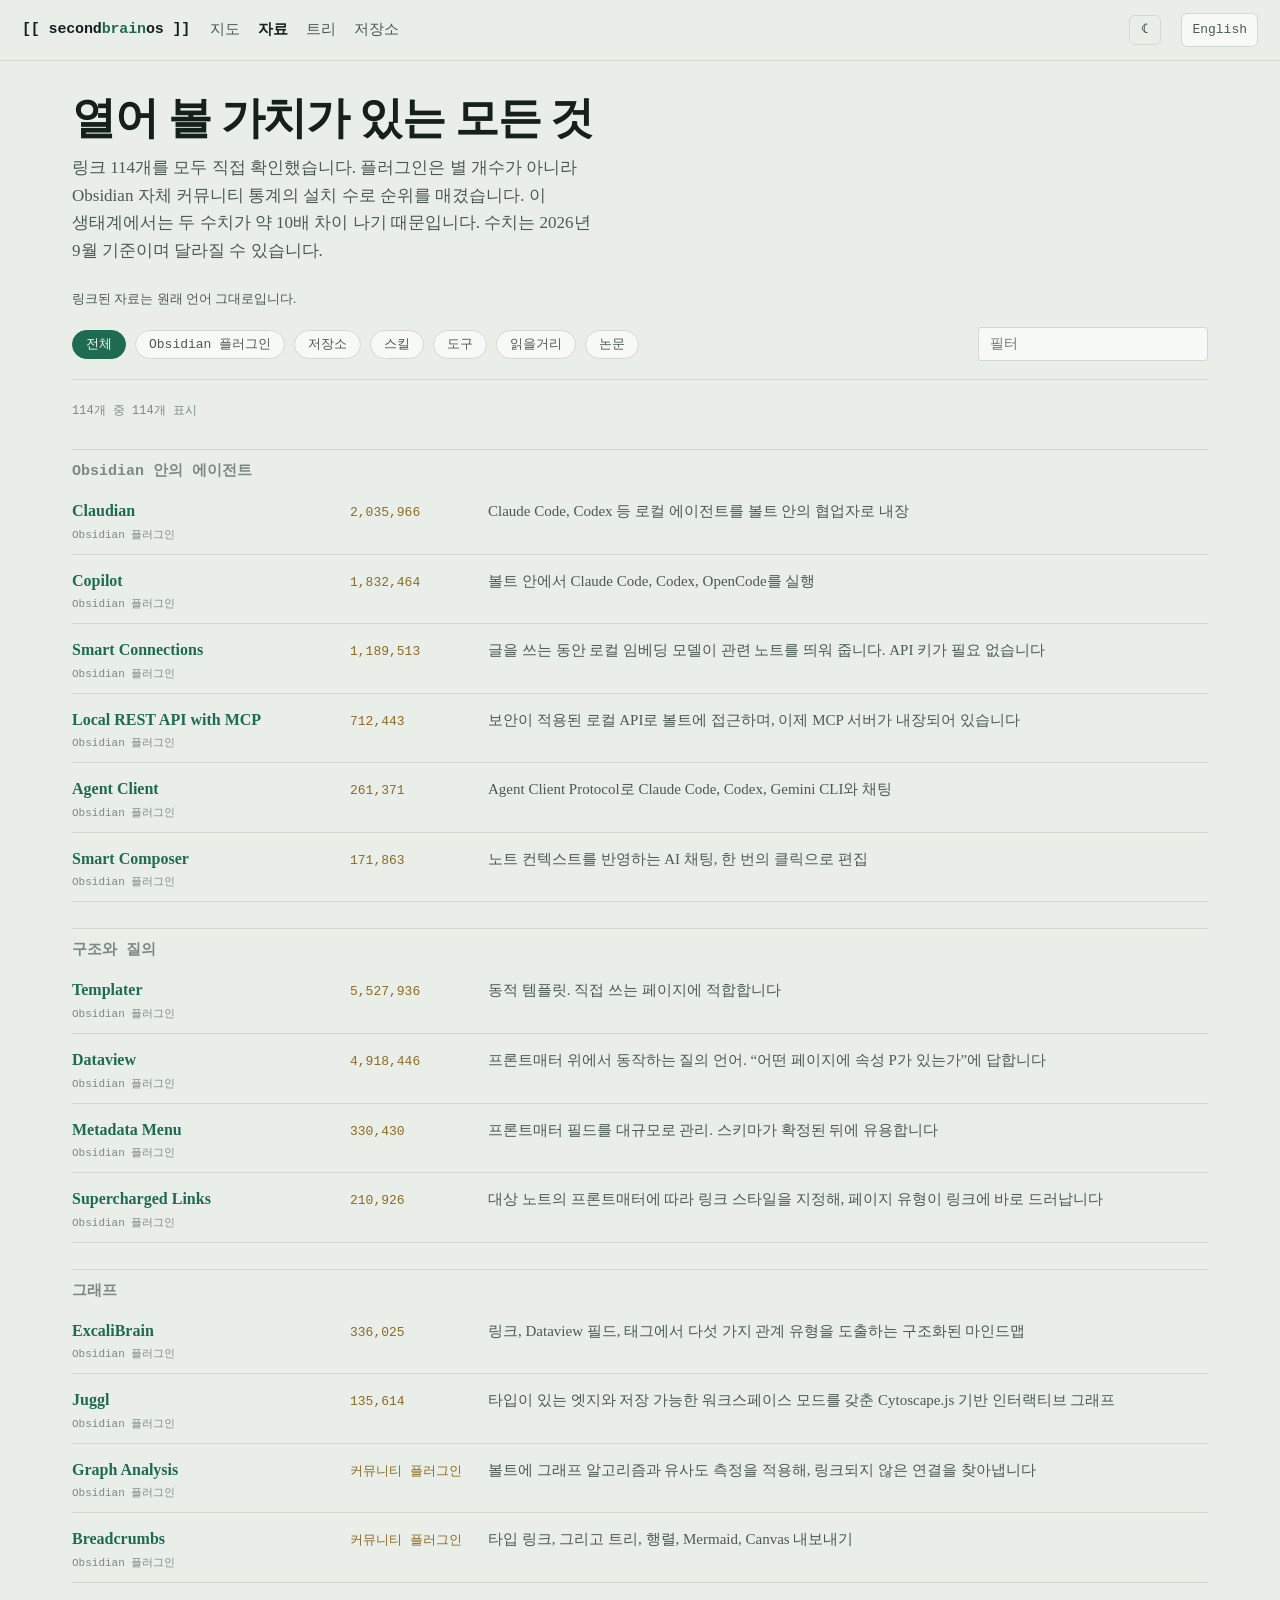
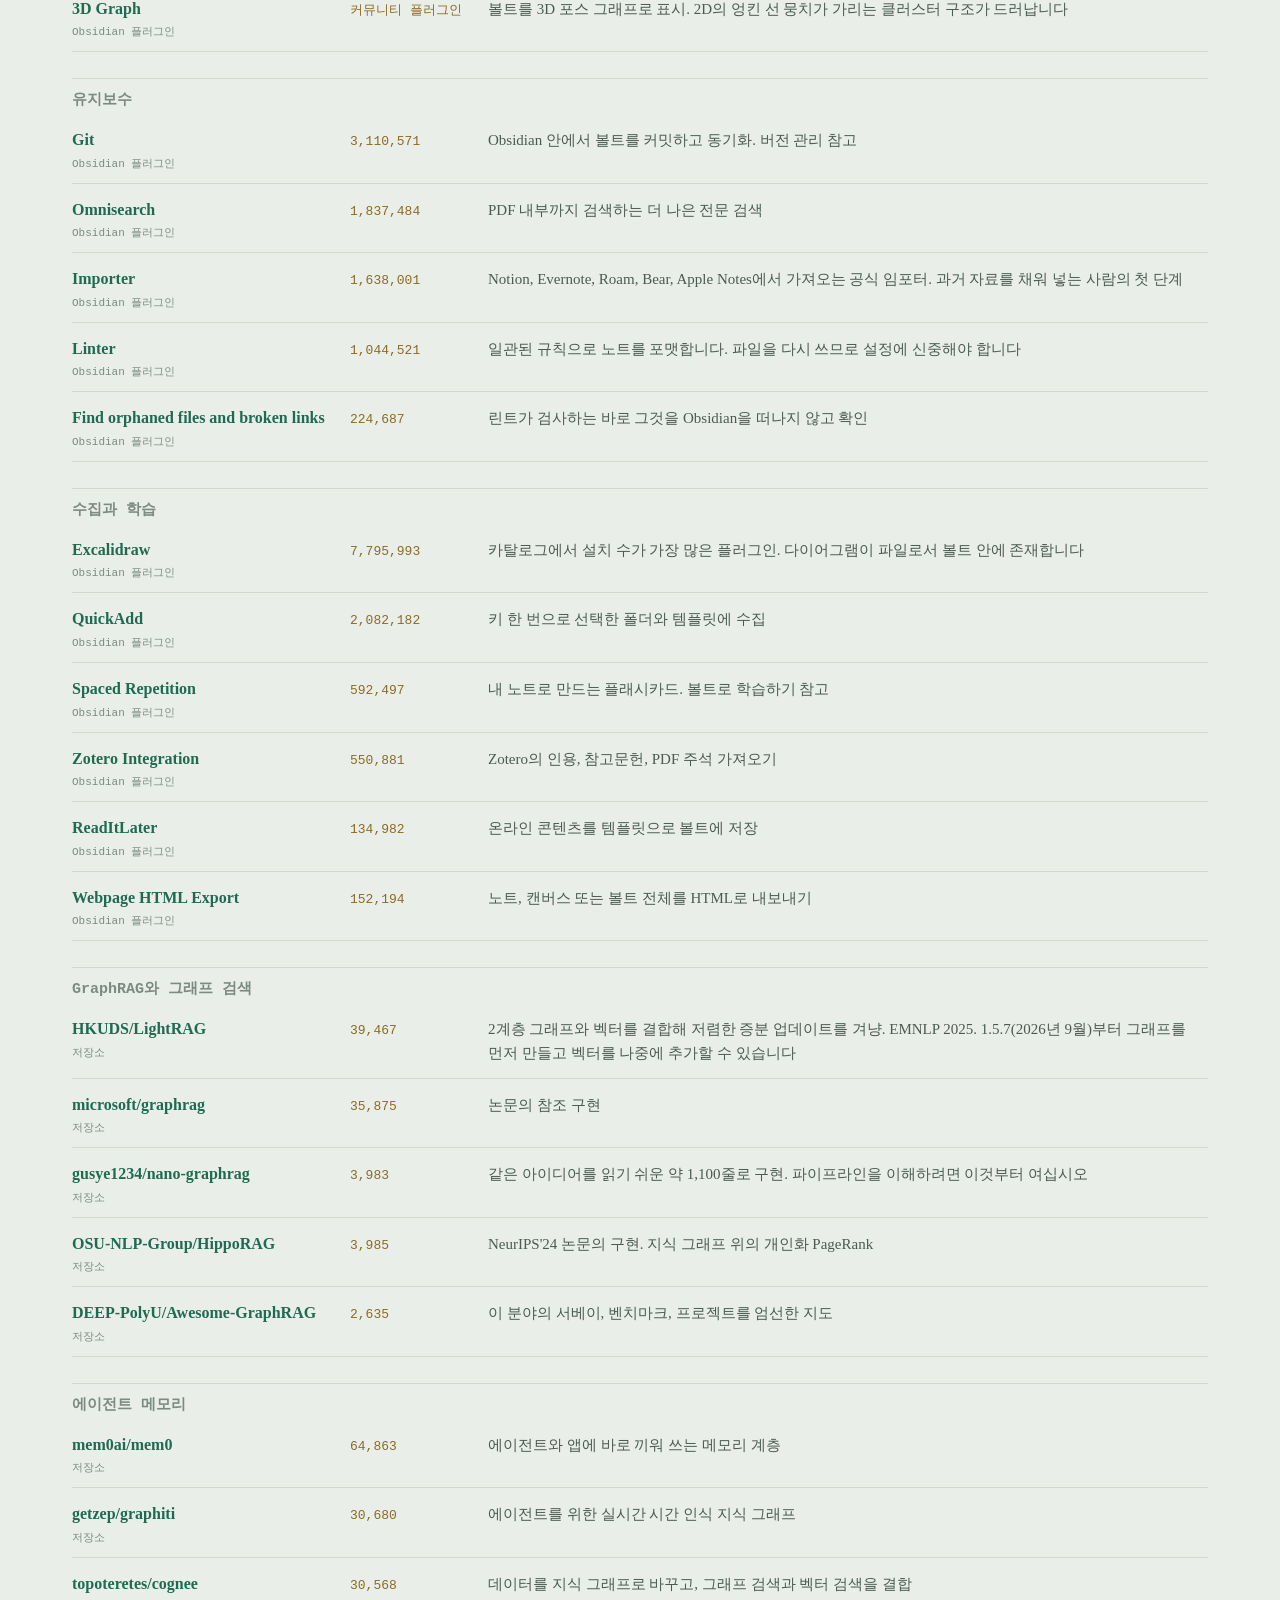
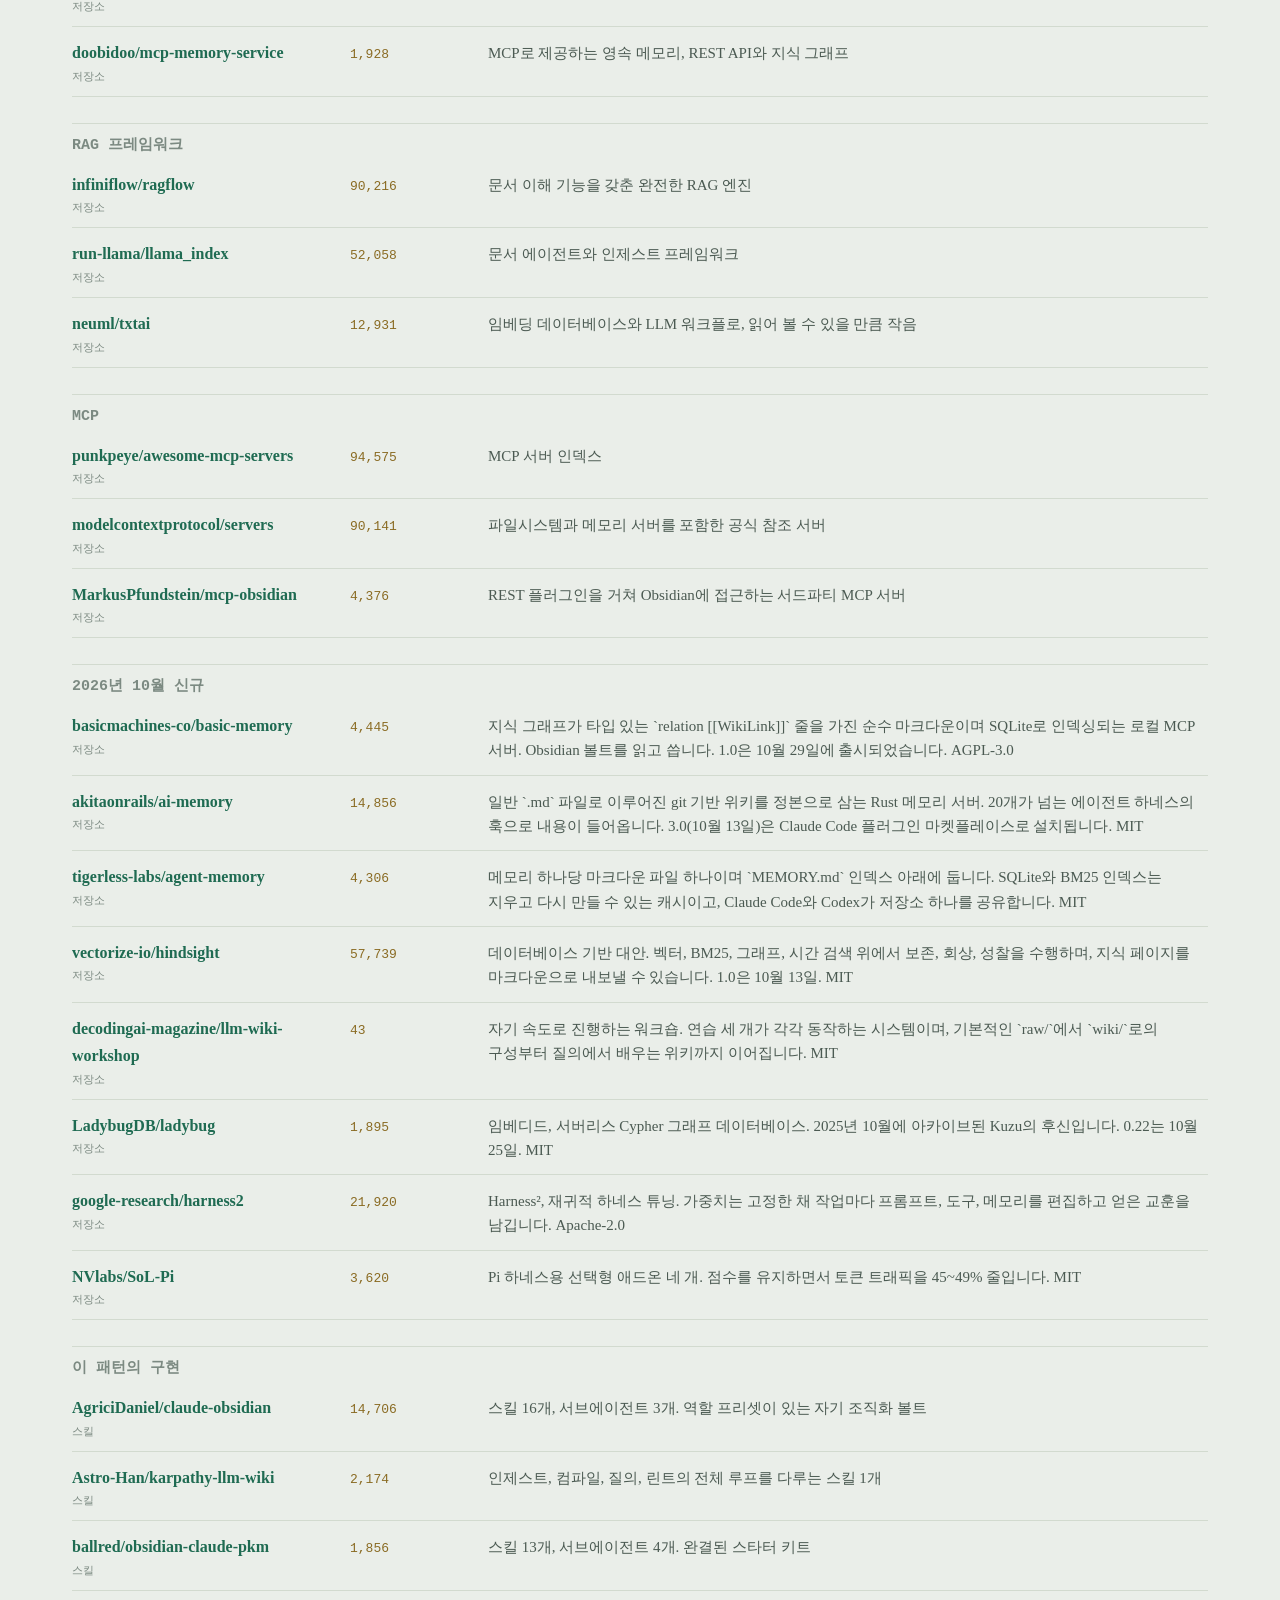
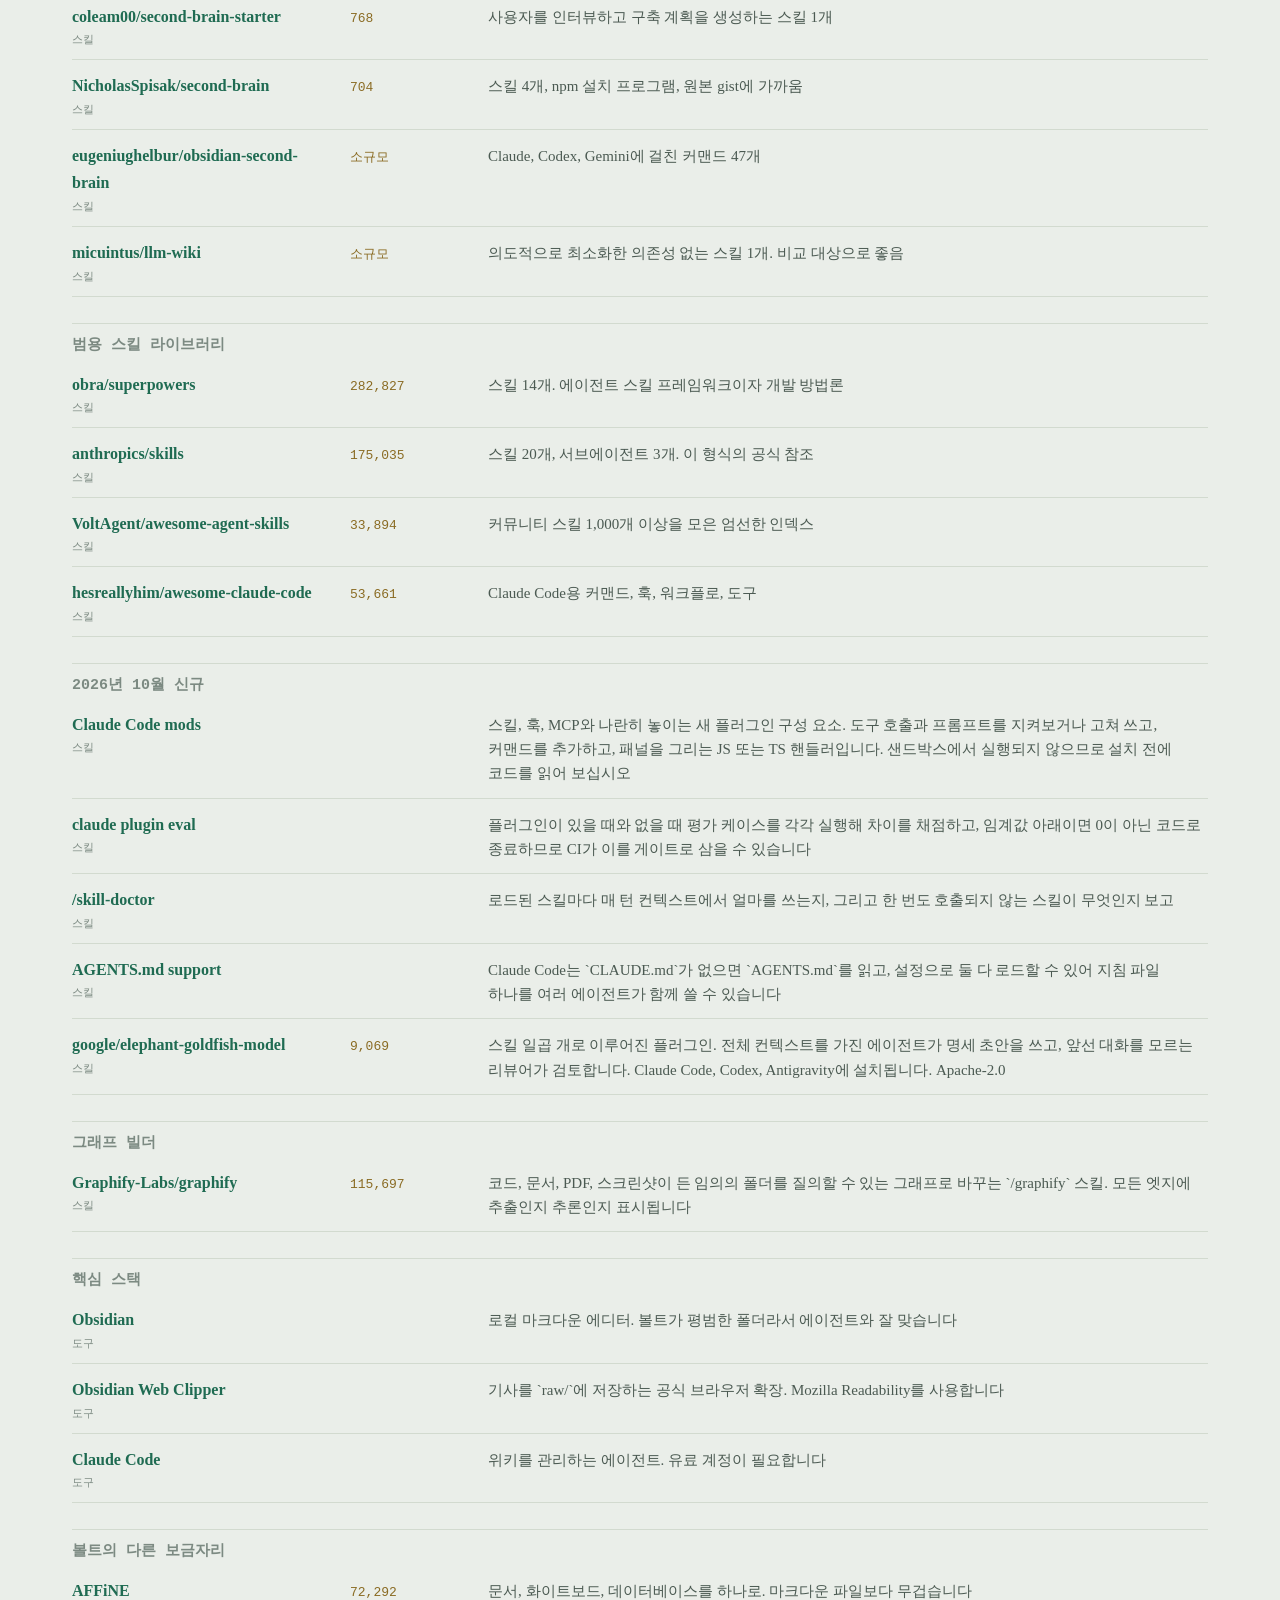
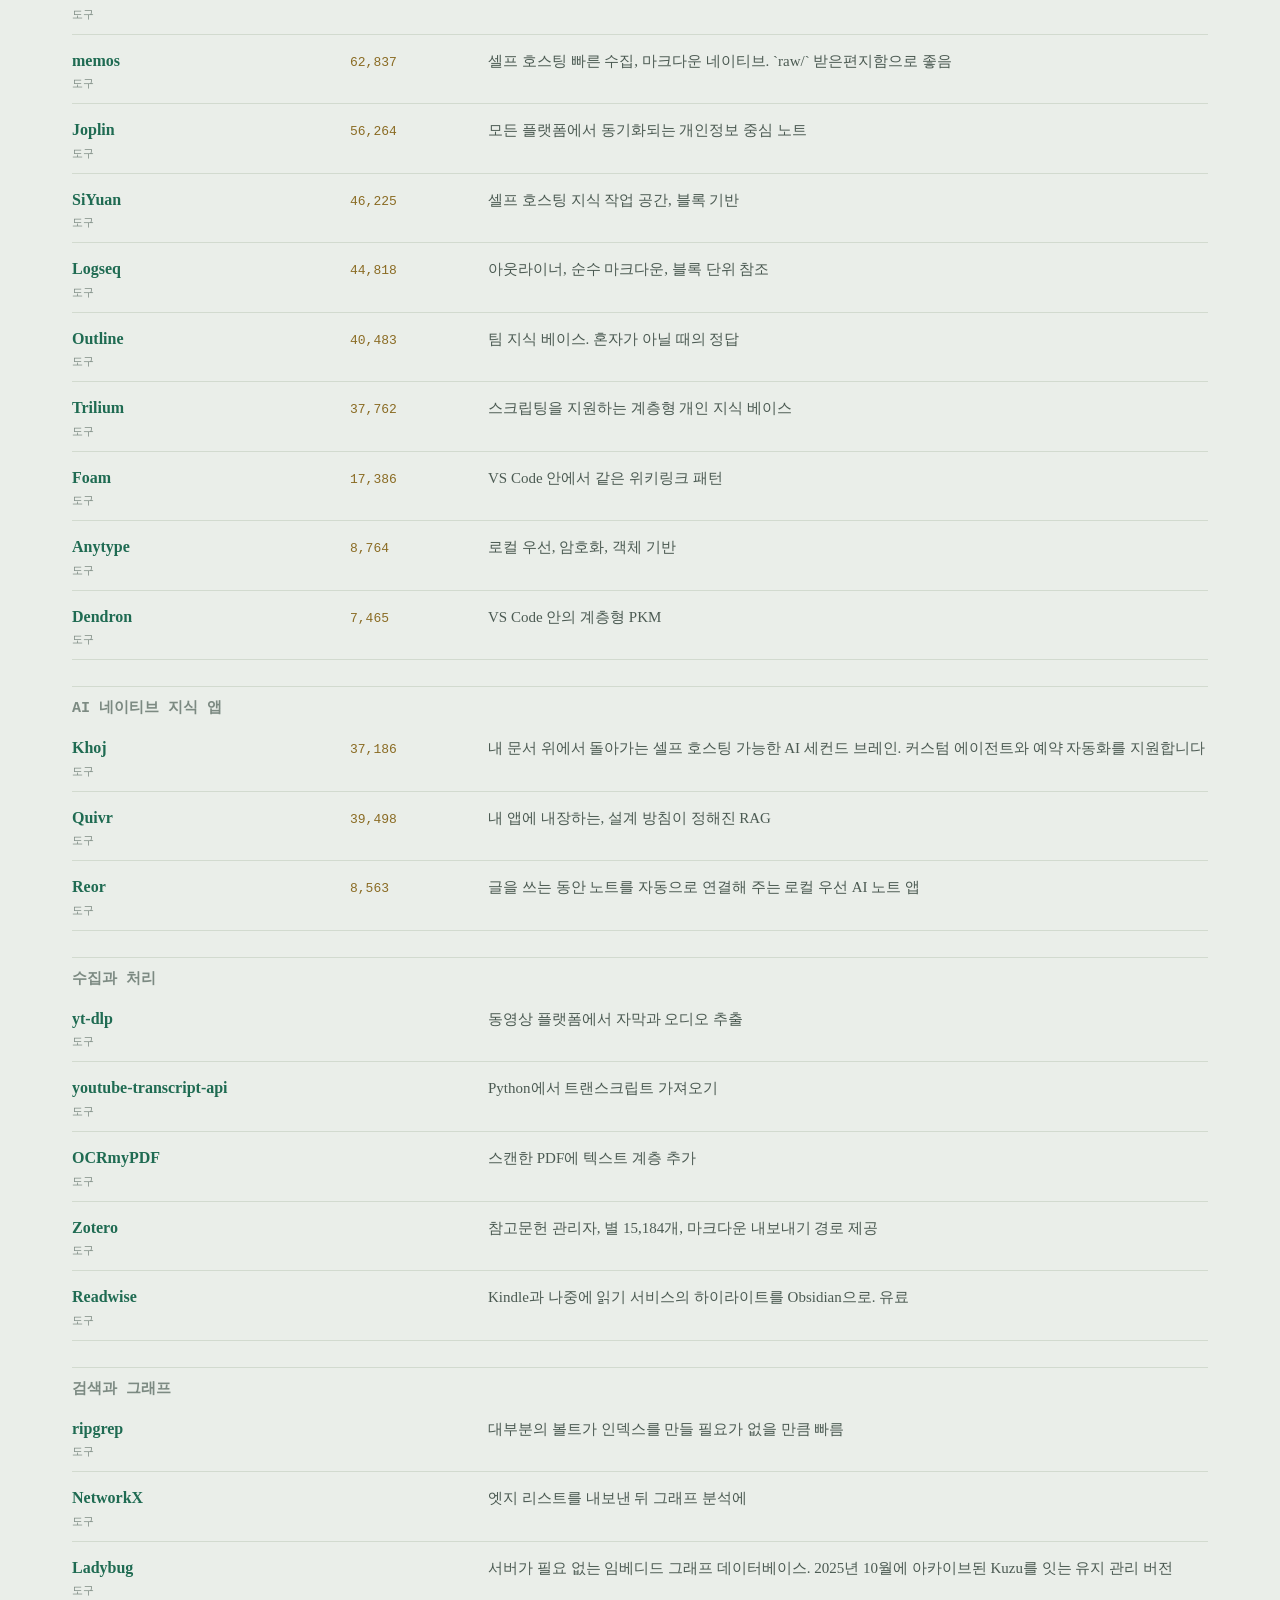
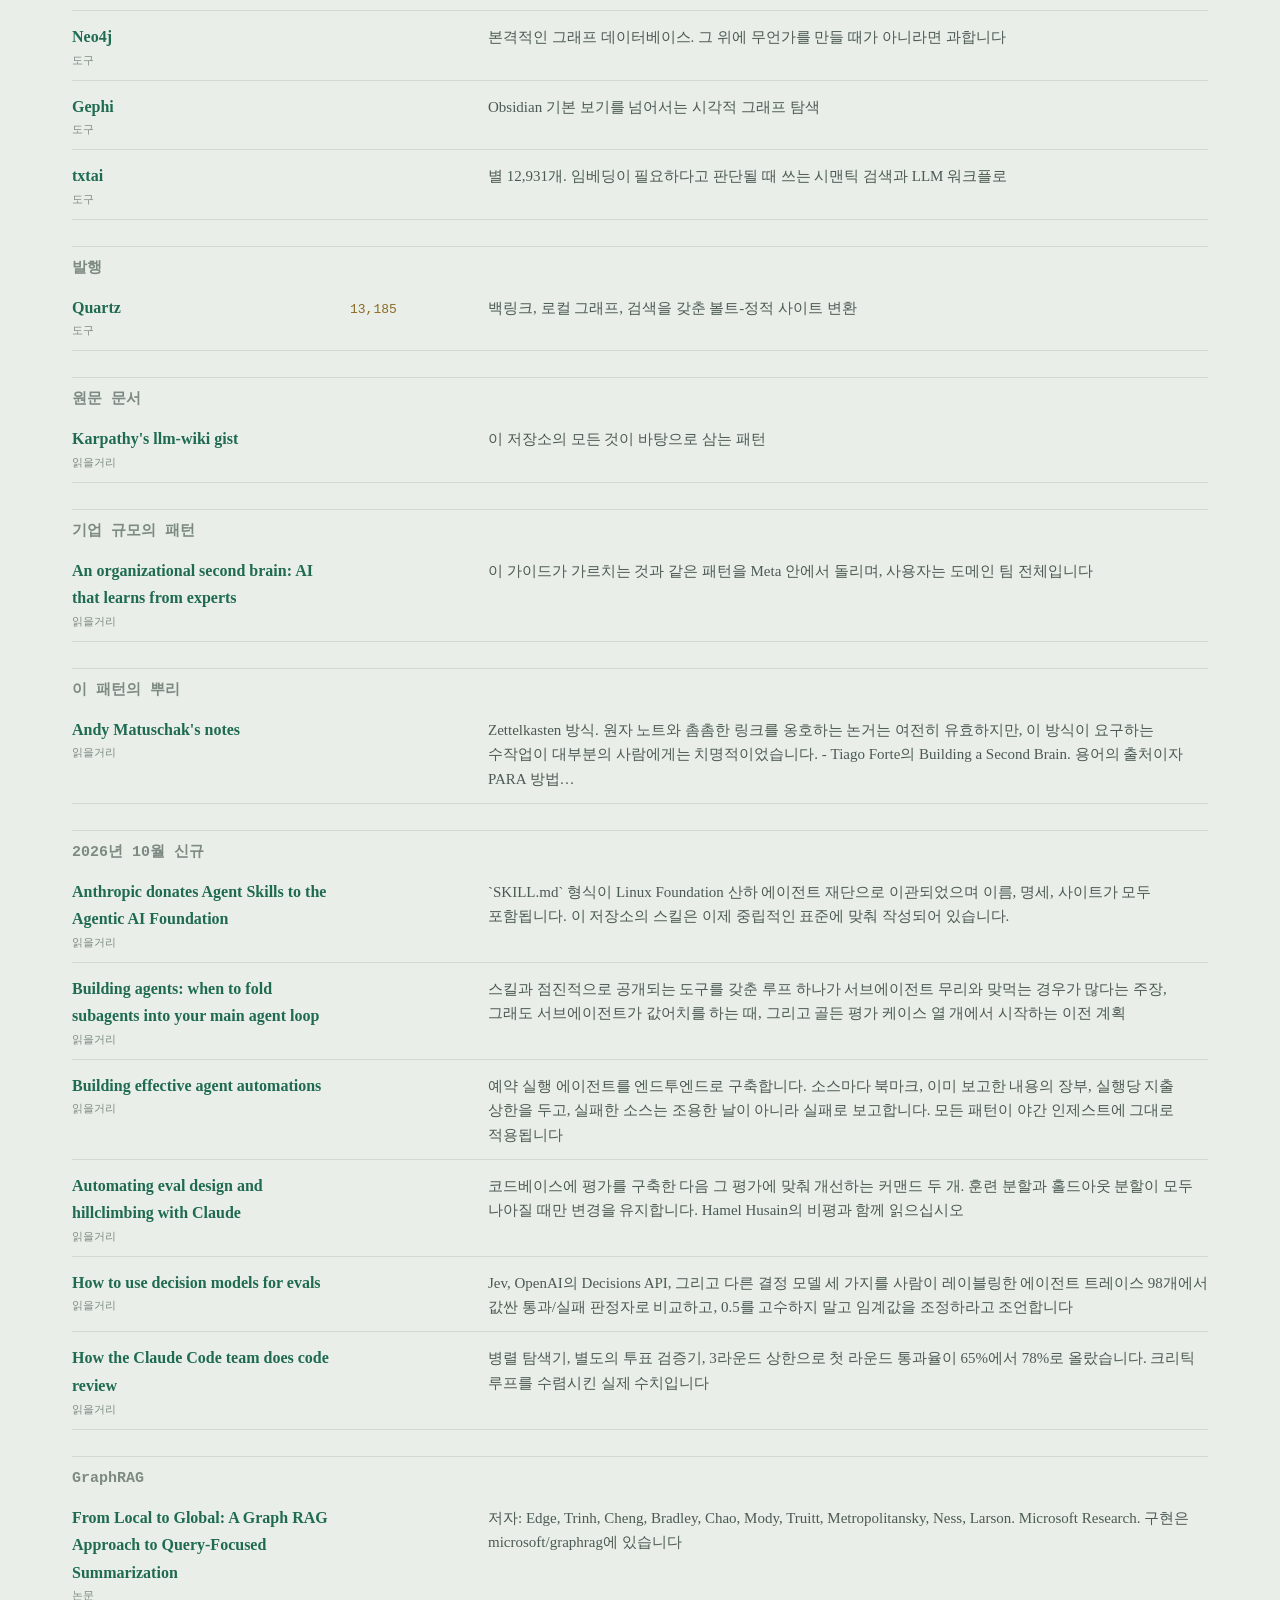
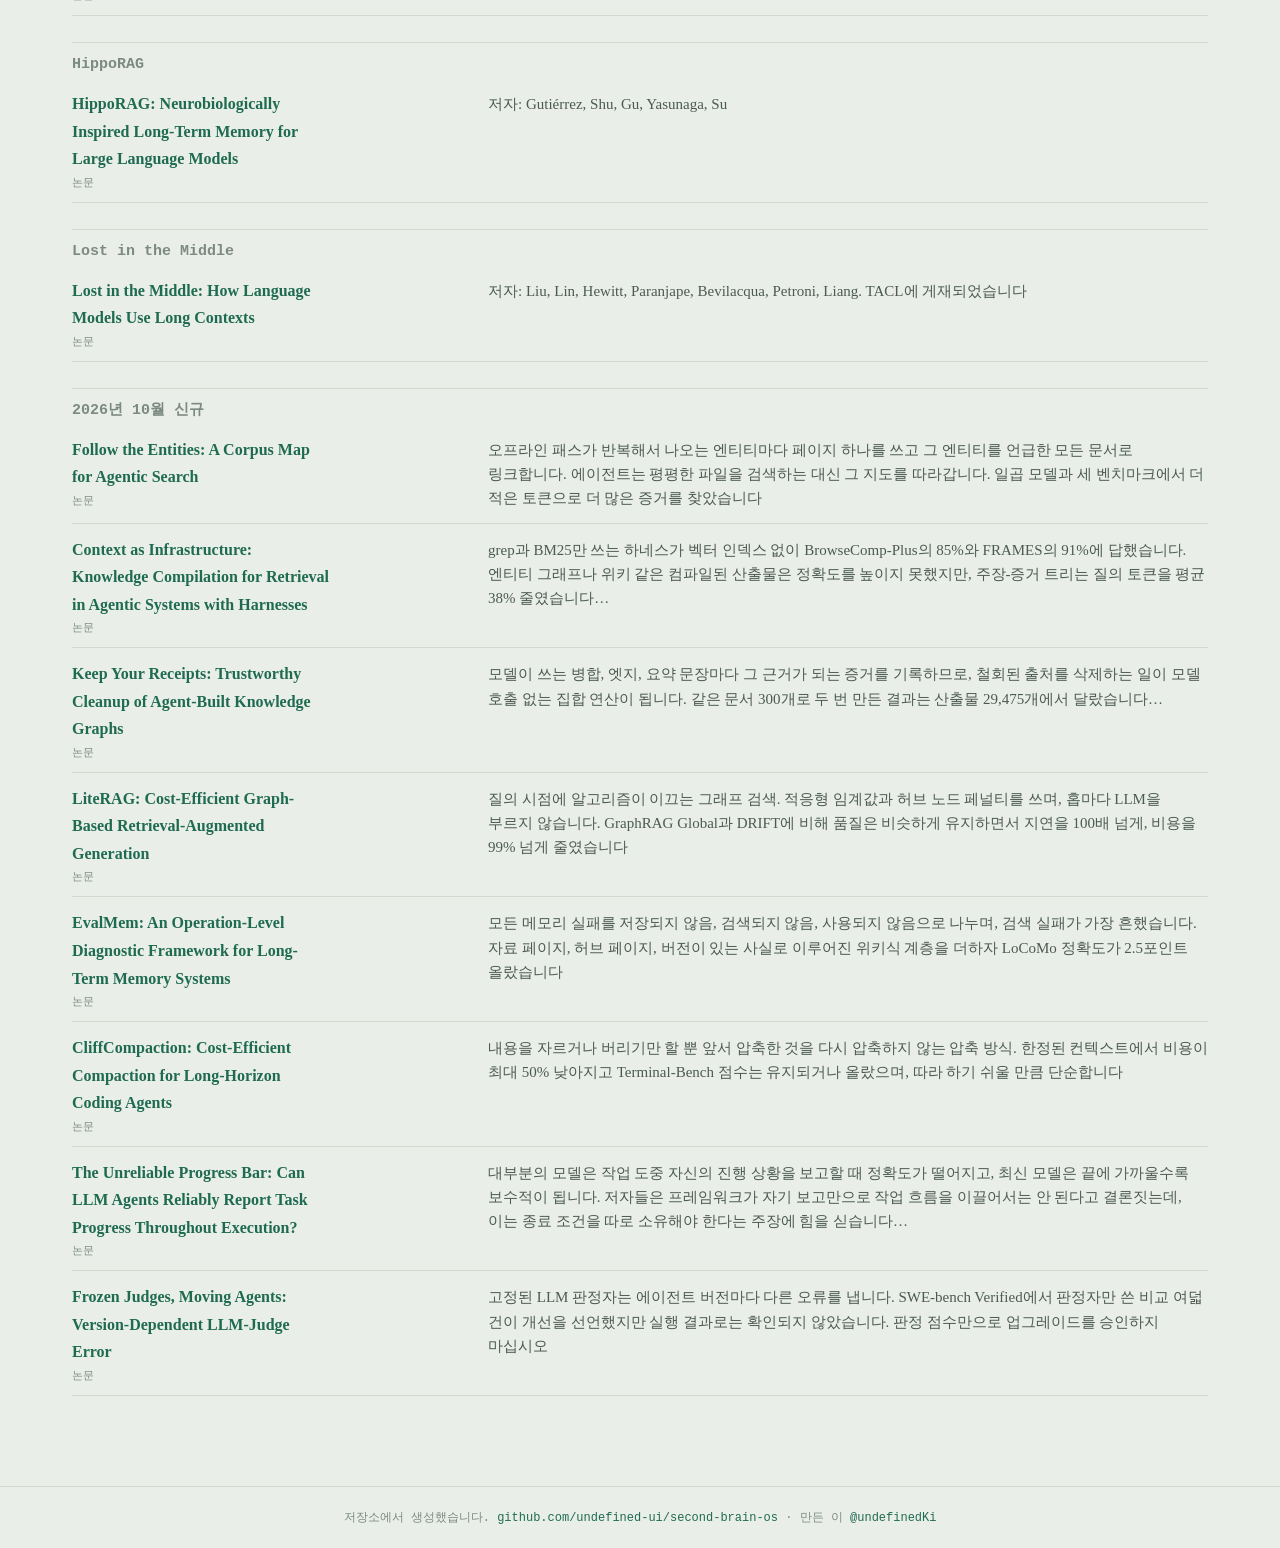
==== commit dd1336af: "deploy: the Korean site is live on GitHub Pages DEPLOYMENT.md now names https://getcurrentthread.git" ====
--- a/resources.html
+++ b/resources.html
@@ -171,9 +171,9 @@
 @media(prefers-reduced-motion:reduce){*{transition:none!important;animation:none!important}}
 </style>
 <link rel="stylesheet" href="assets/site/i18n.css?v=1b79eda4a1">
-<script src="assets/site/i18n.js?v=2bbc85c173"></script>
+<script src="assets/site/i18n.js?v=a4bbeb23f1"></script>
 <script src="assets/site/catalog-i18n.js?v=fbeff7d0cc"></script>
-<script src="assets/site/resource-i18n.js?v=2500a94e6d"></script>
+<script src="assets/site/resource-i18n.js?v=b87d3a5fe3"></script>
 </head><body>
 <header><div class="bar">
   <a class="brand" href="index.html">[[ second<span>brain</span>os ]]</a>
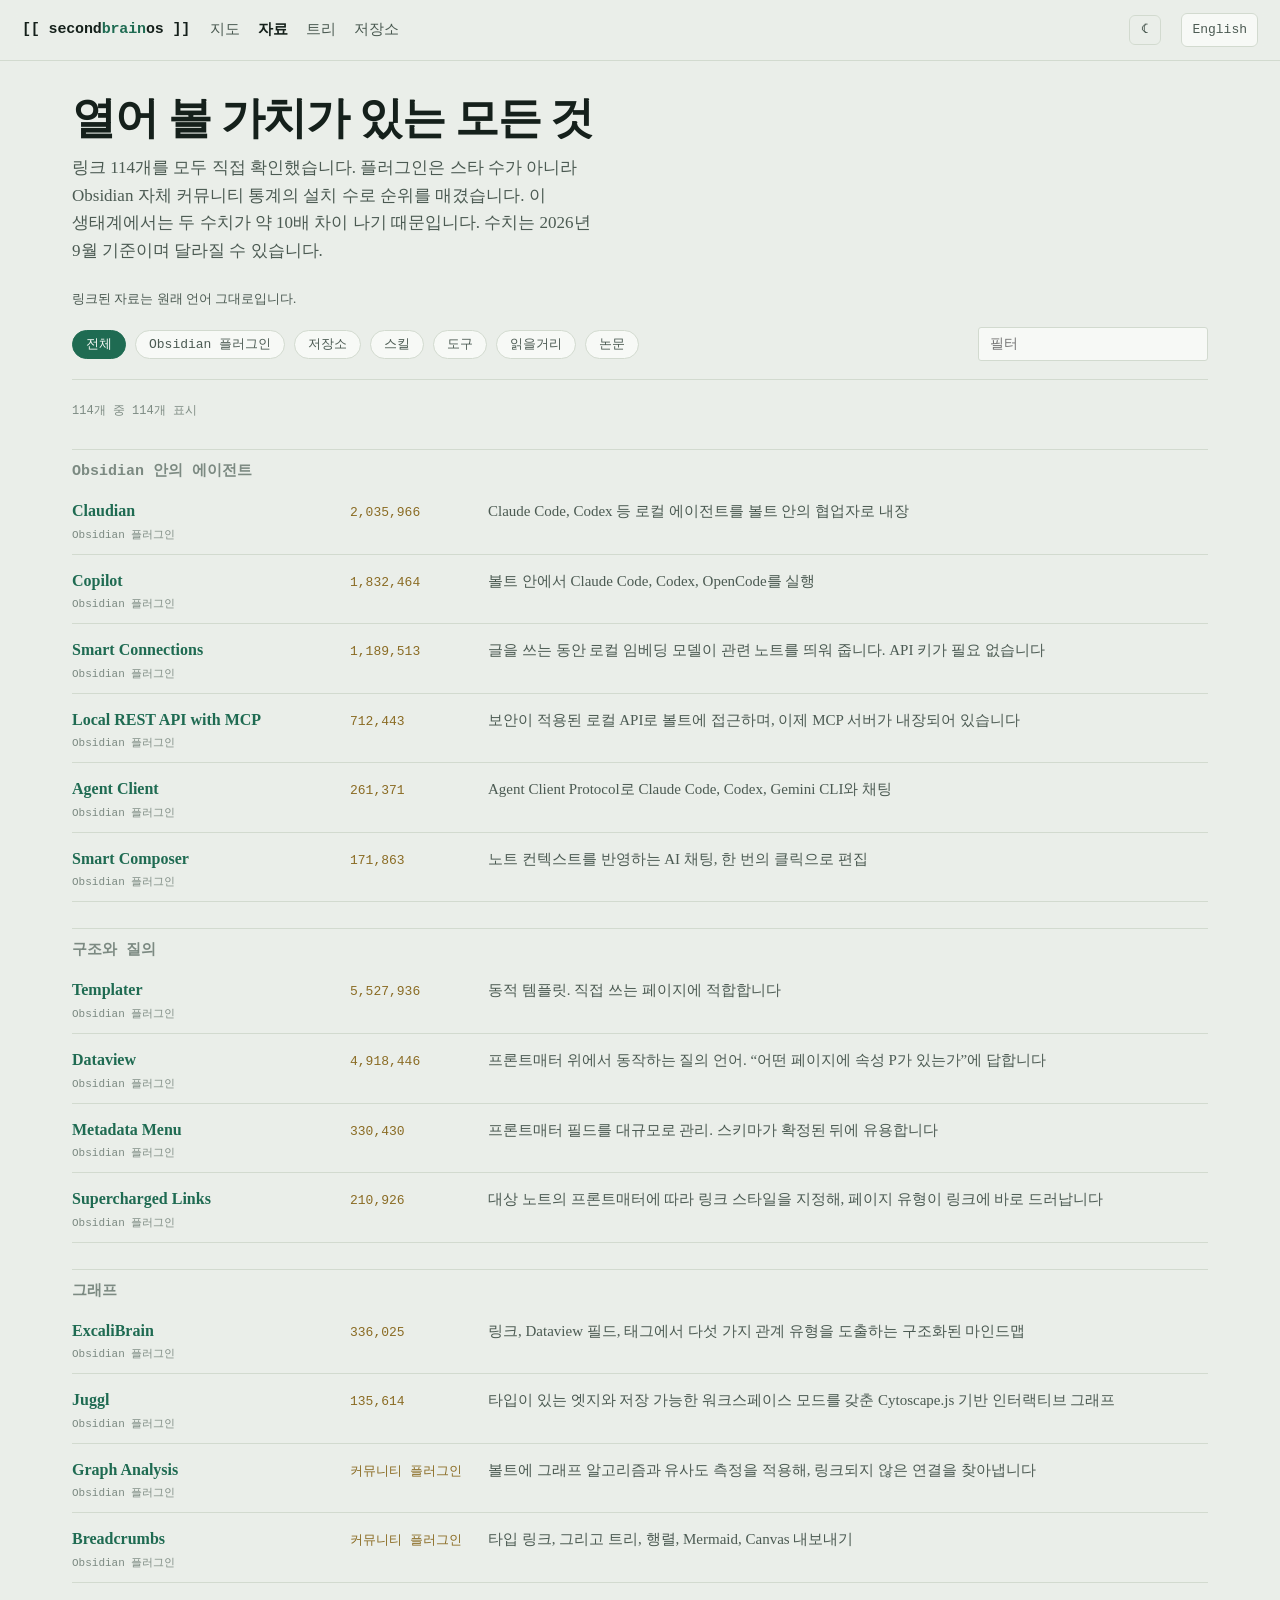
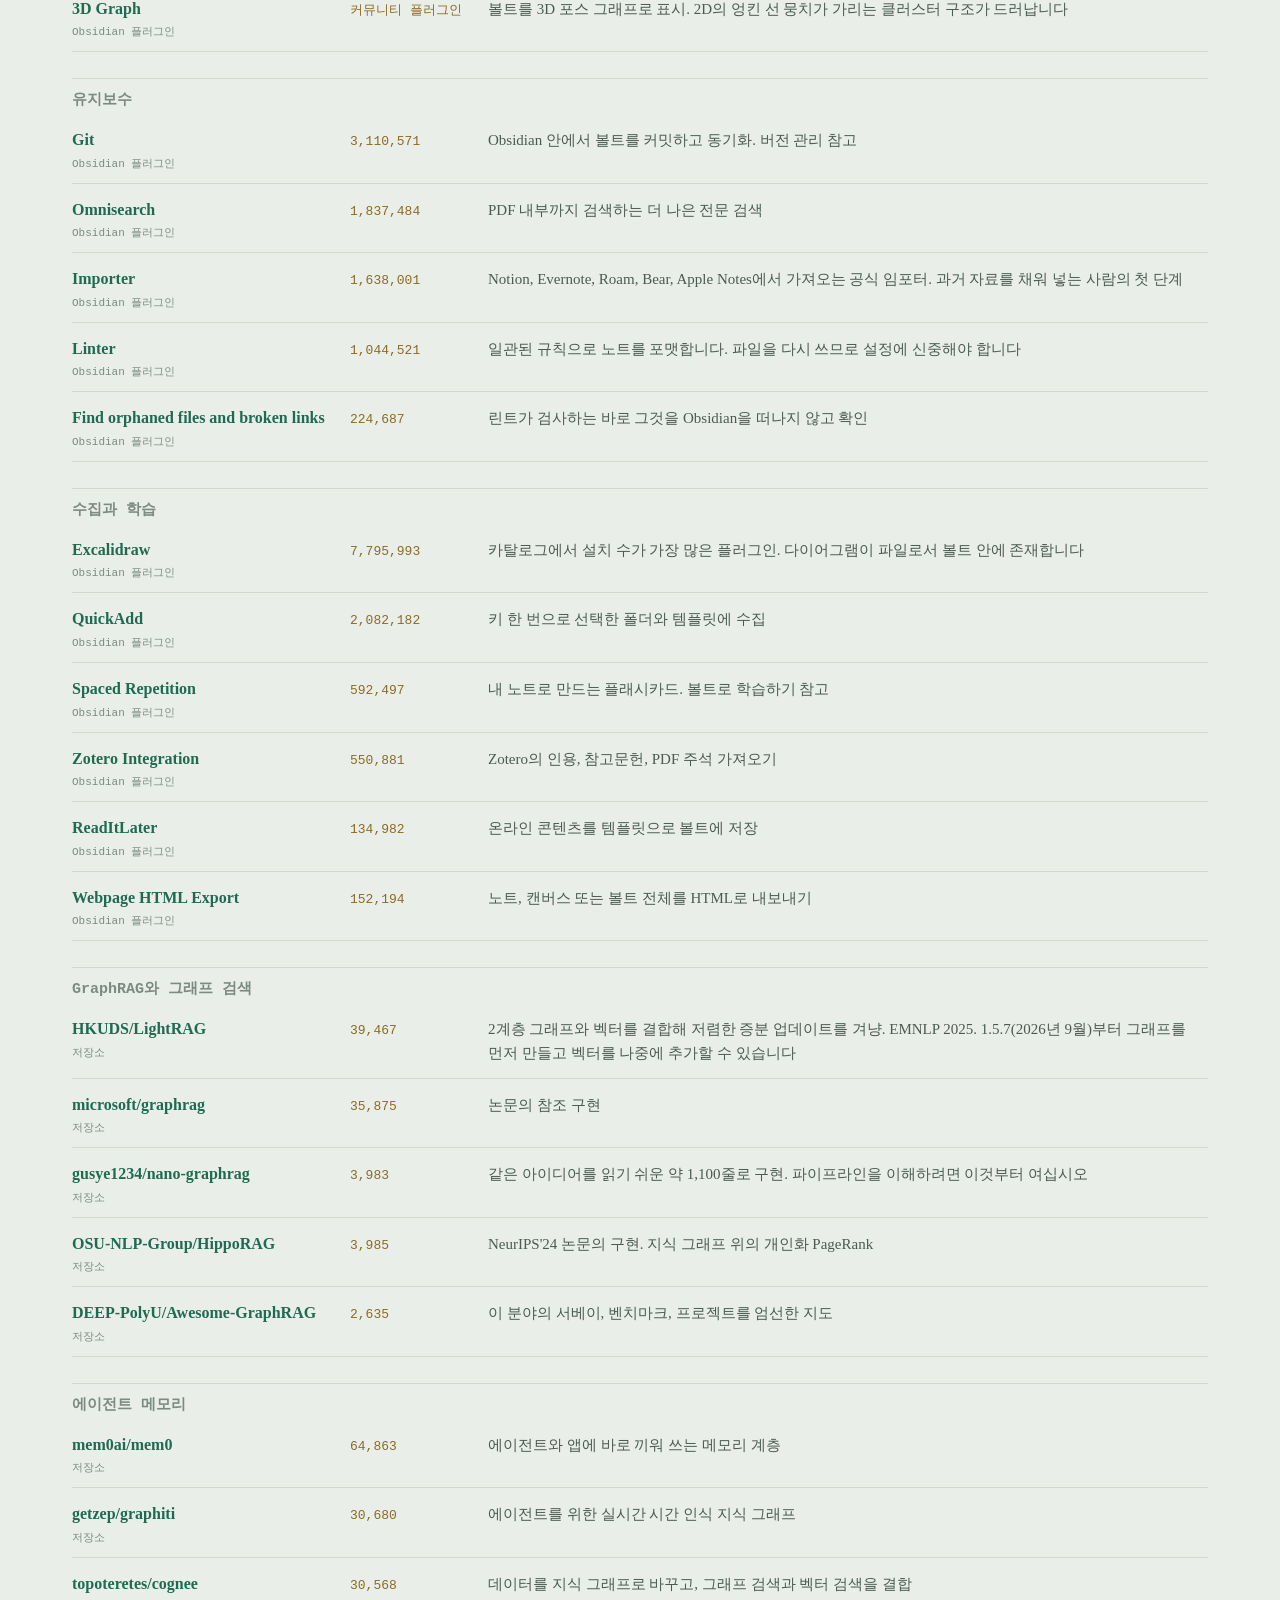
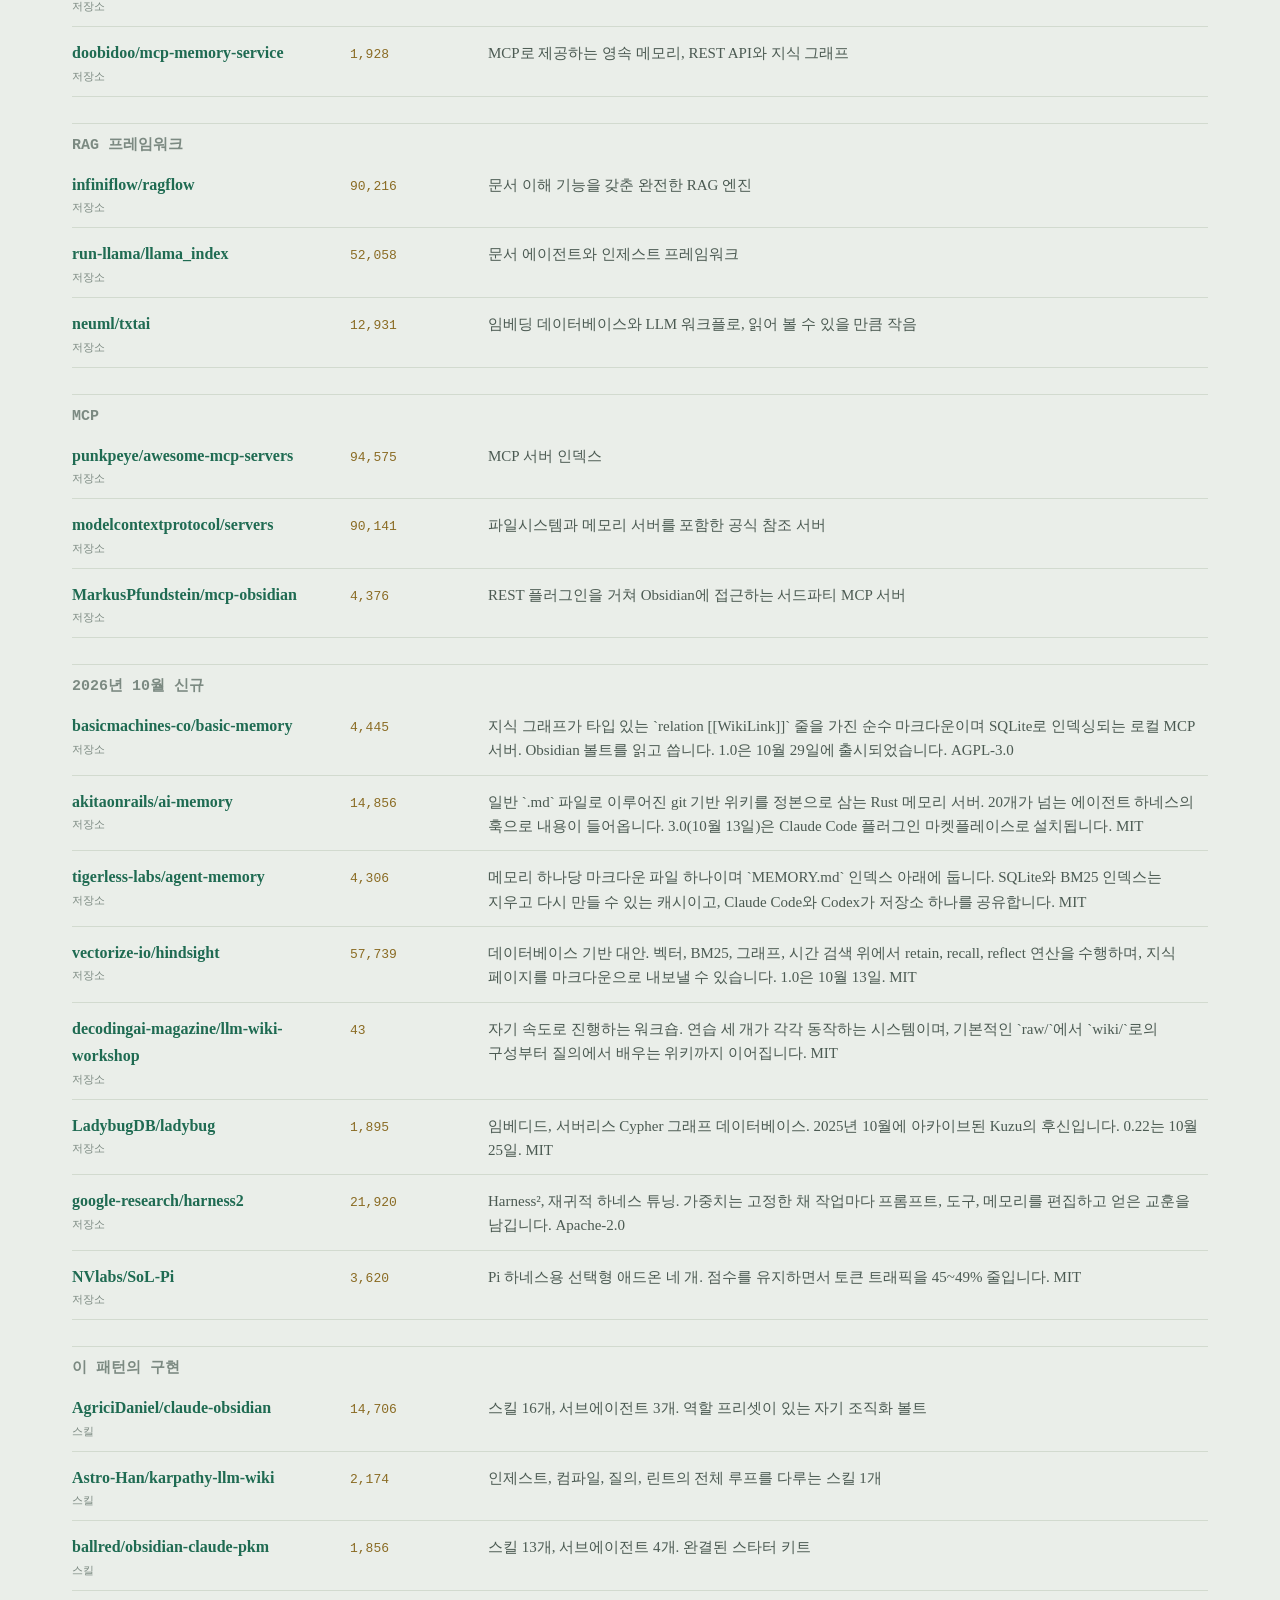
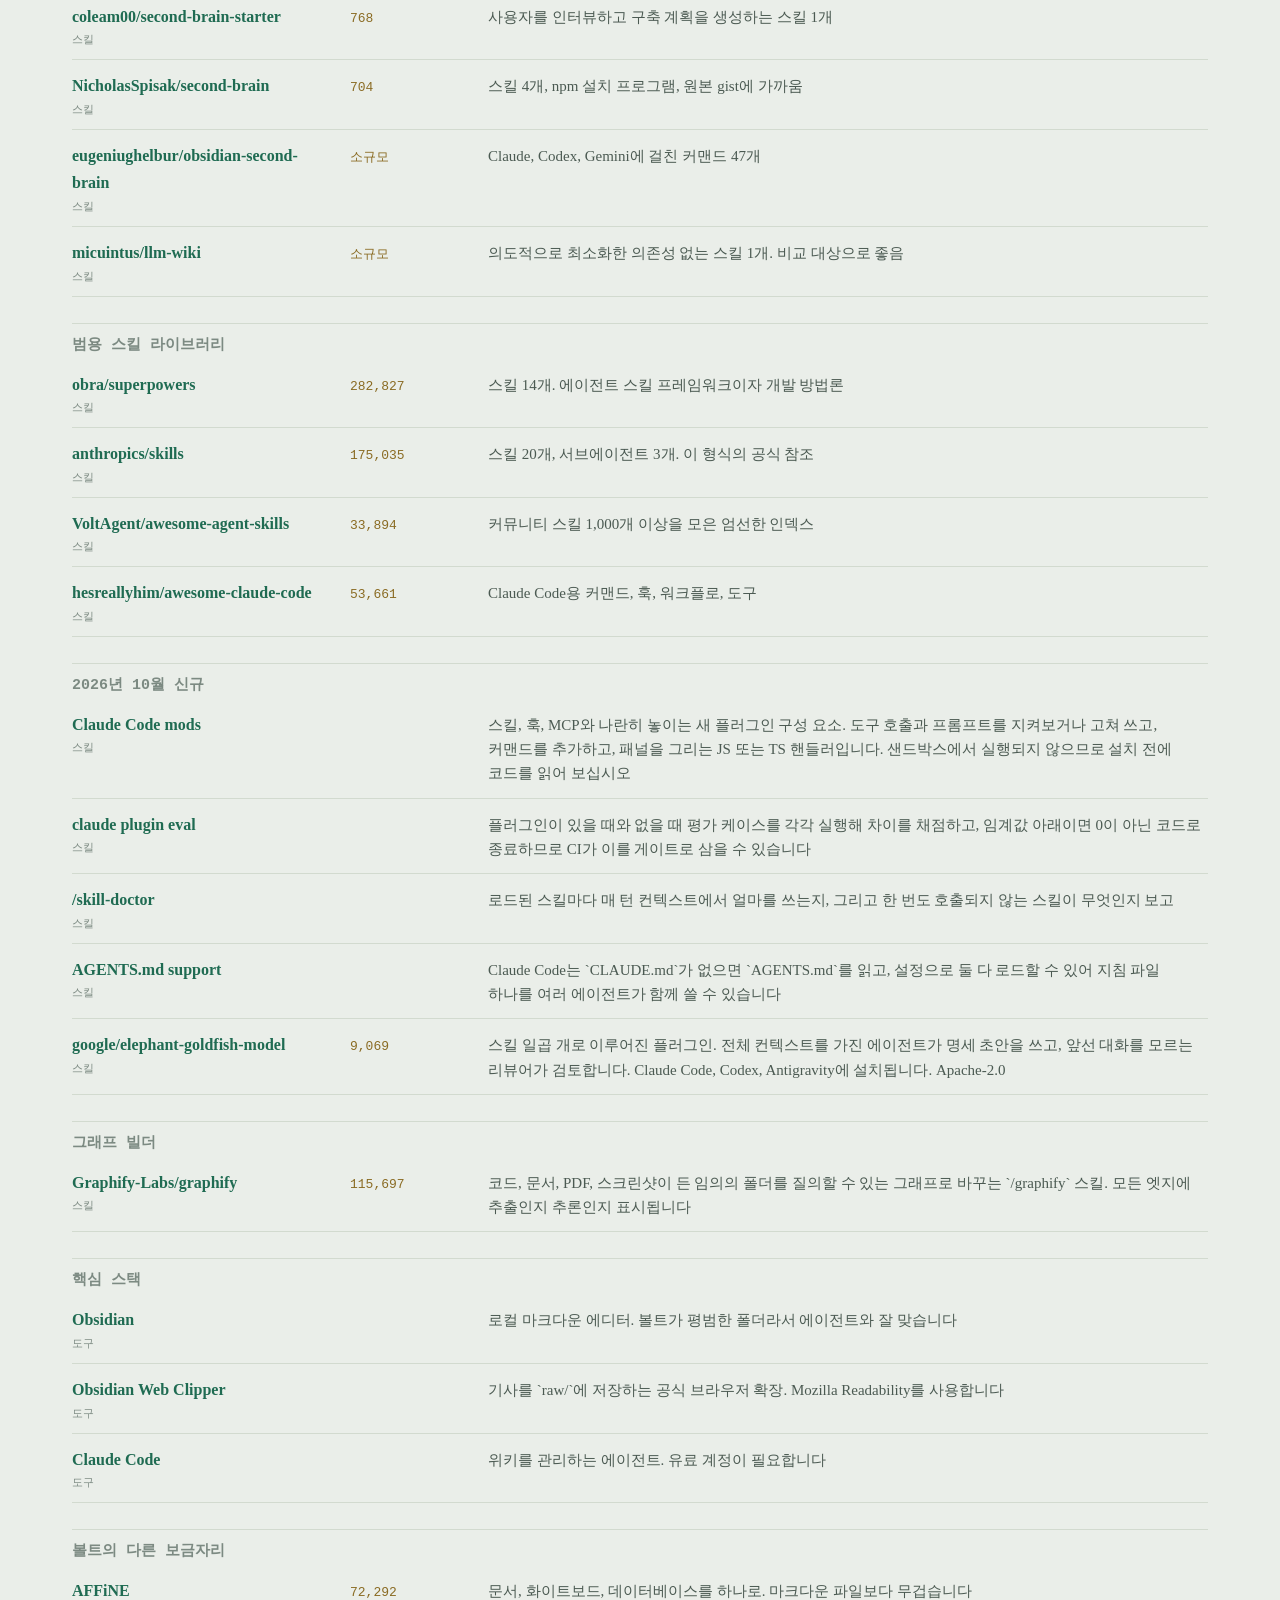
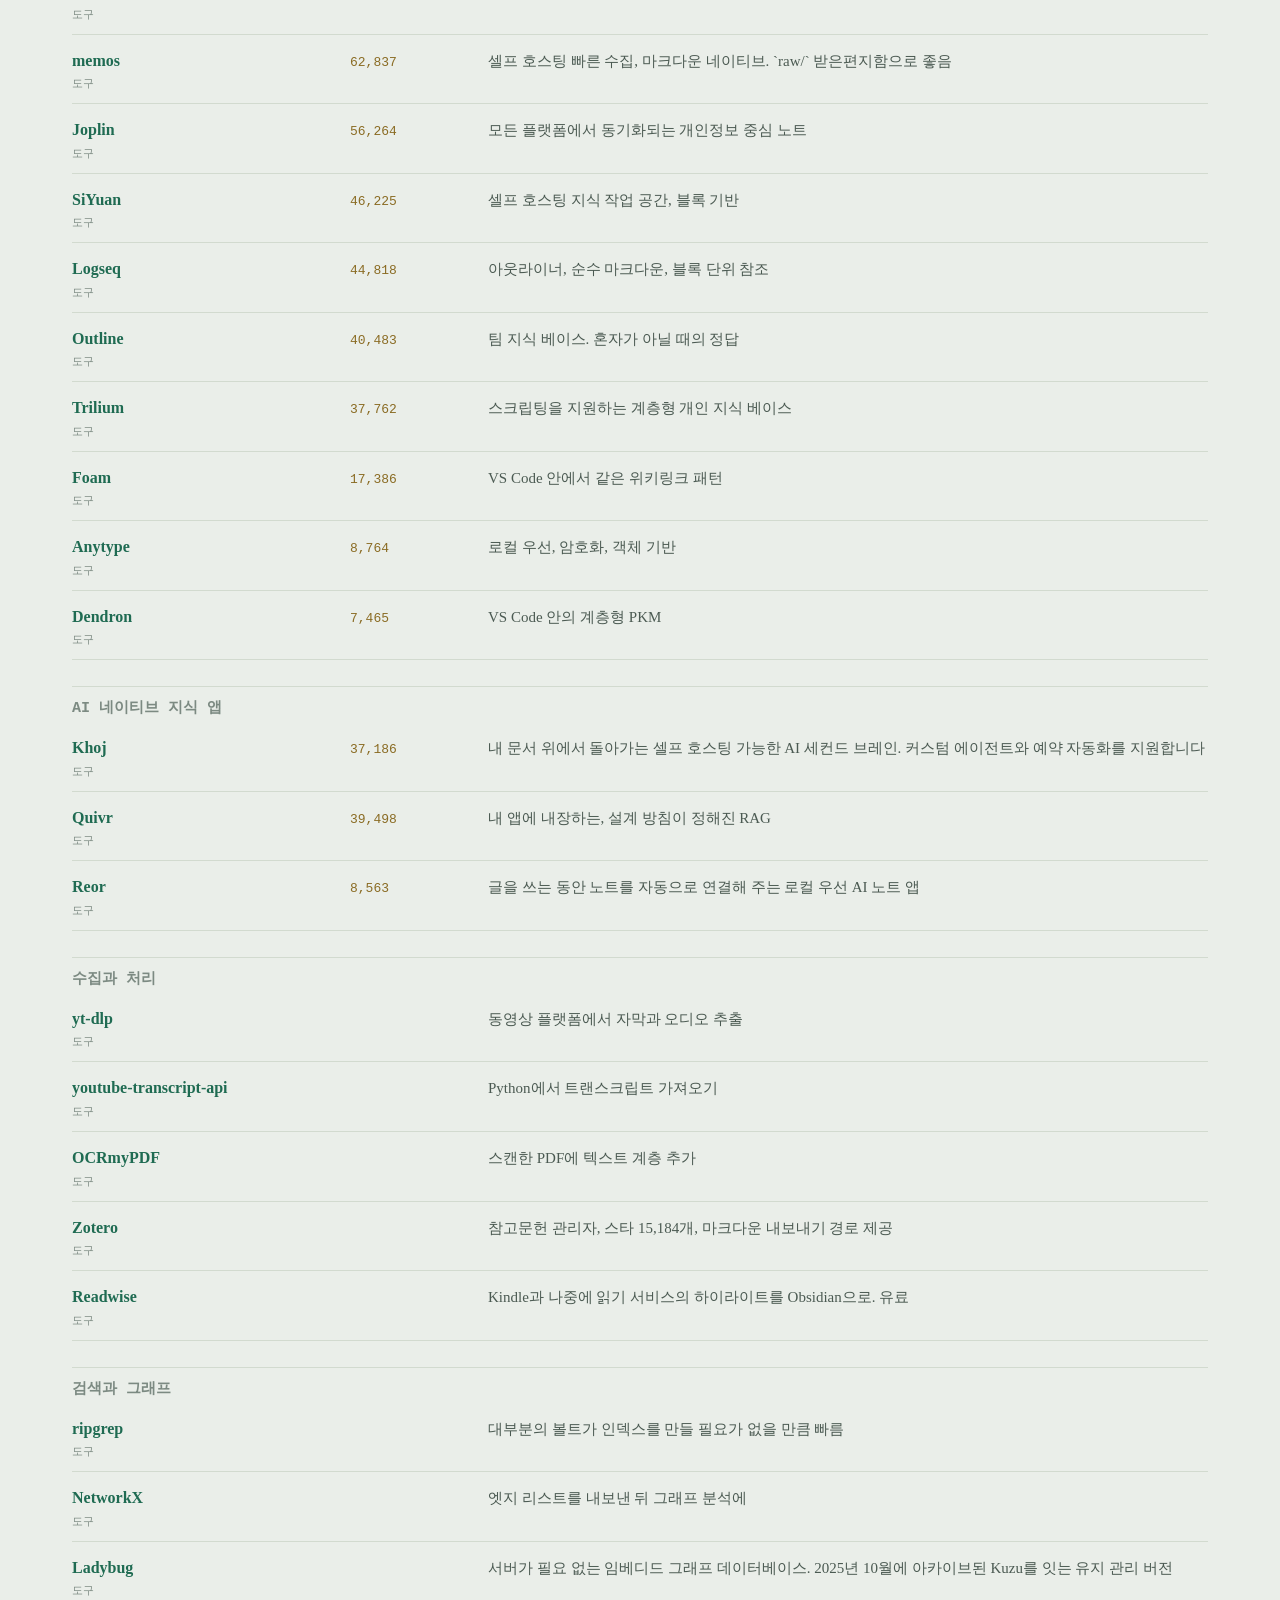
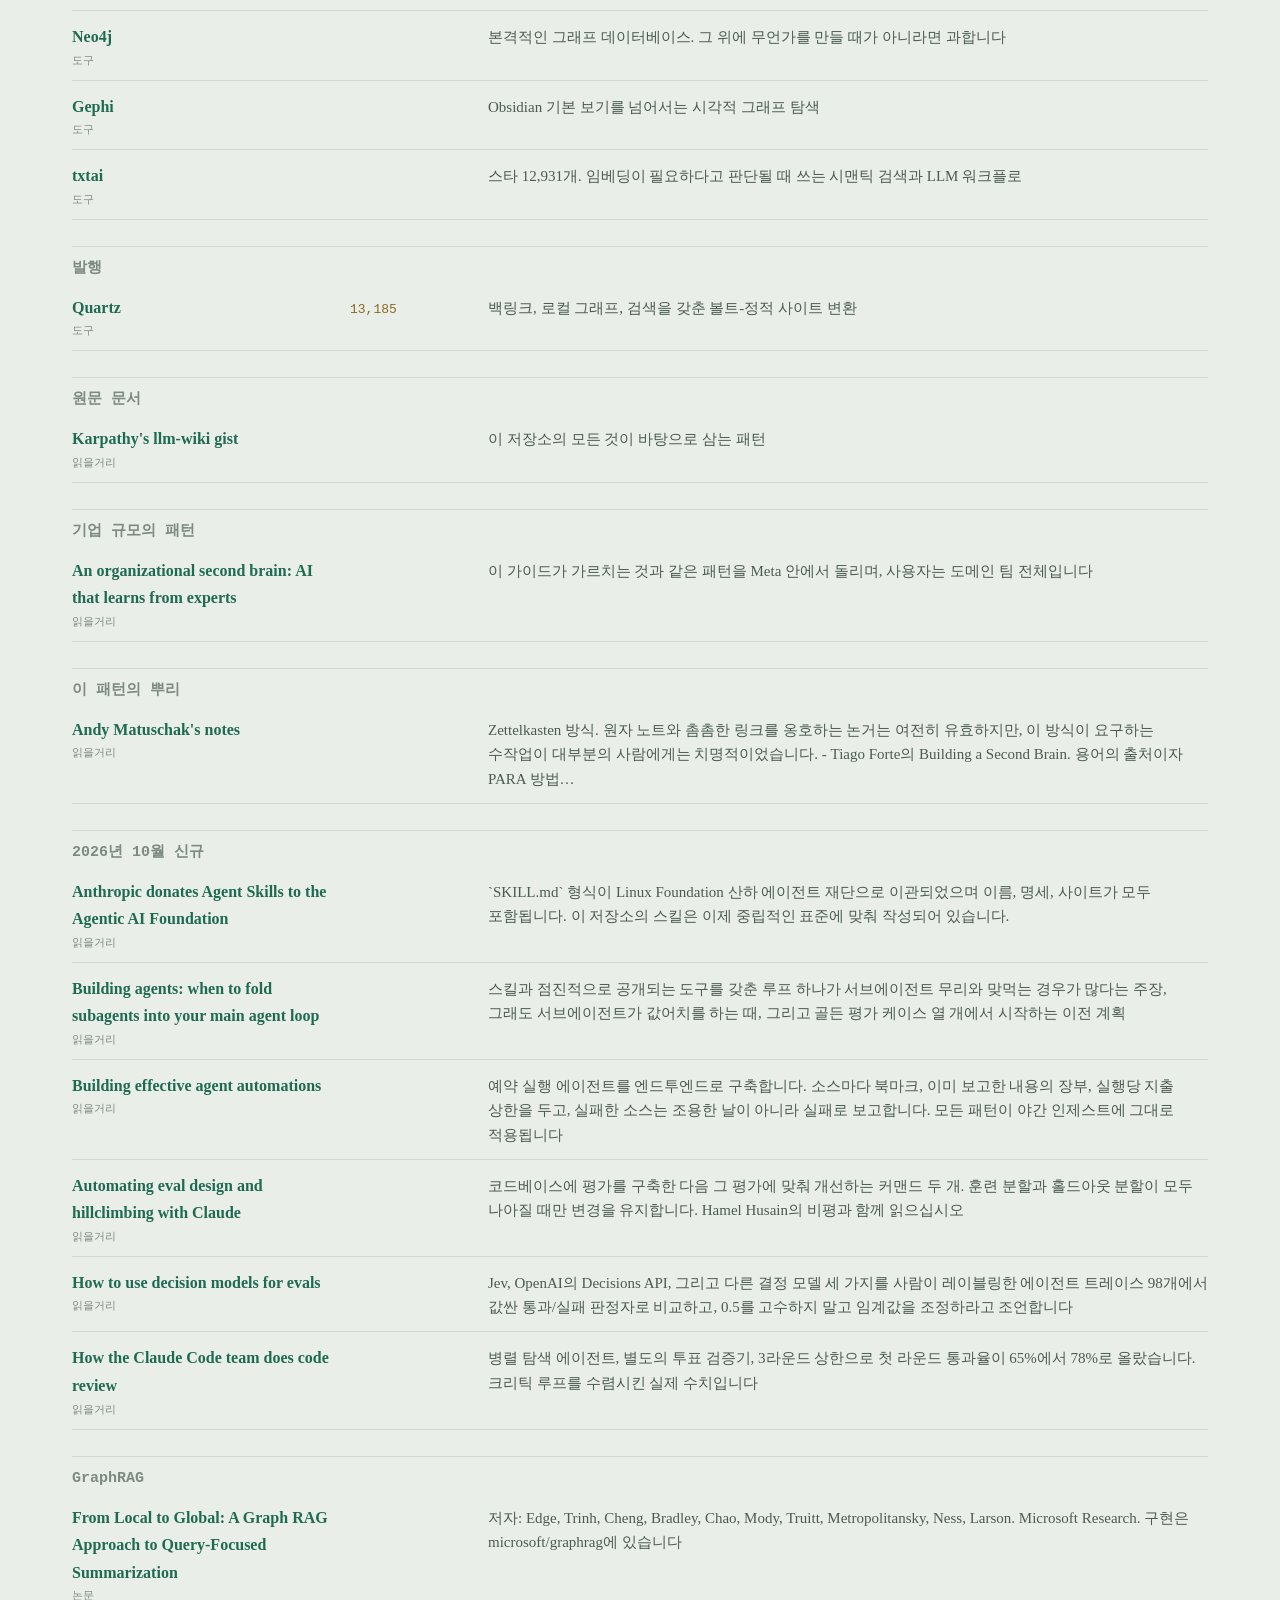
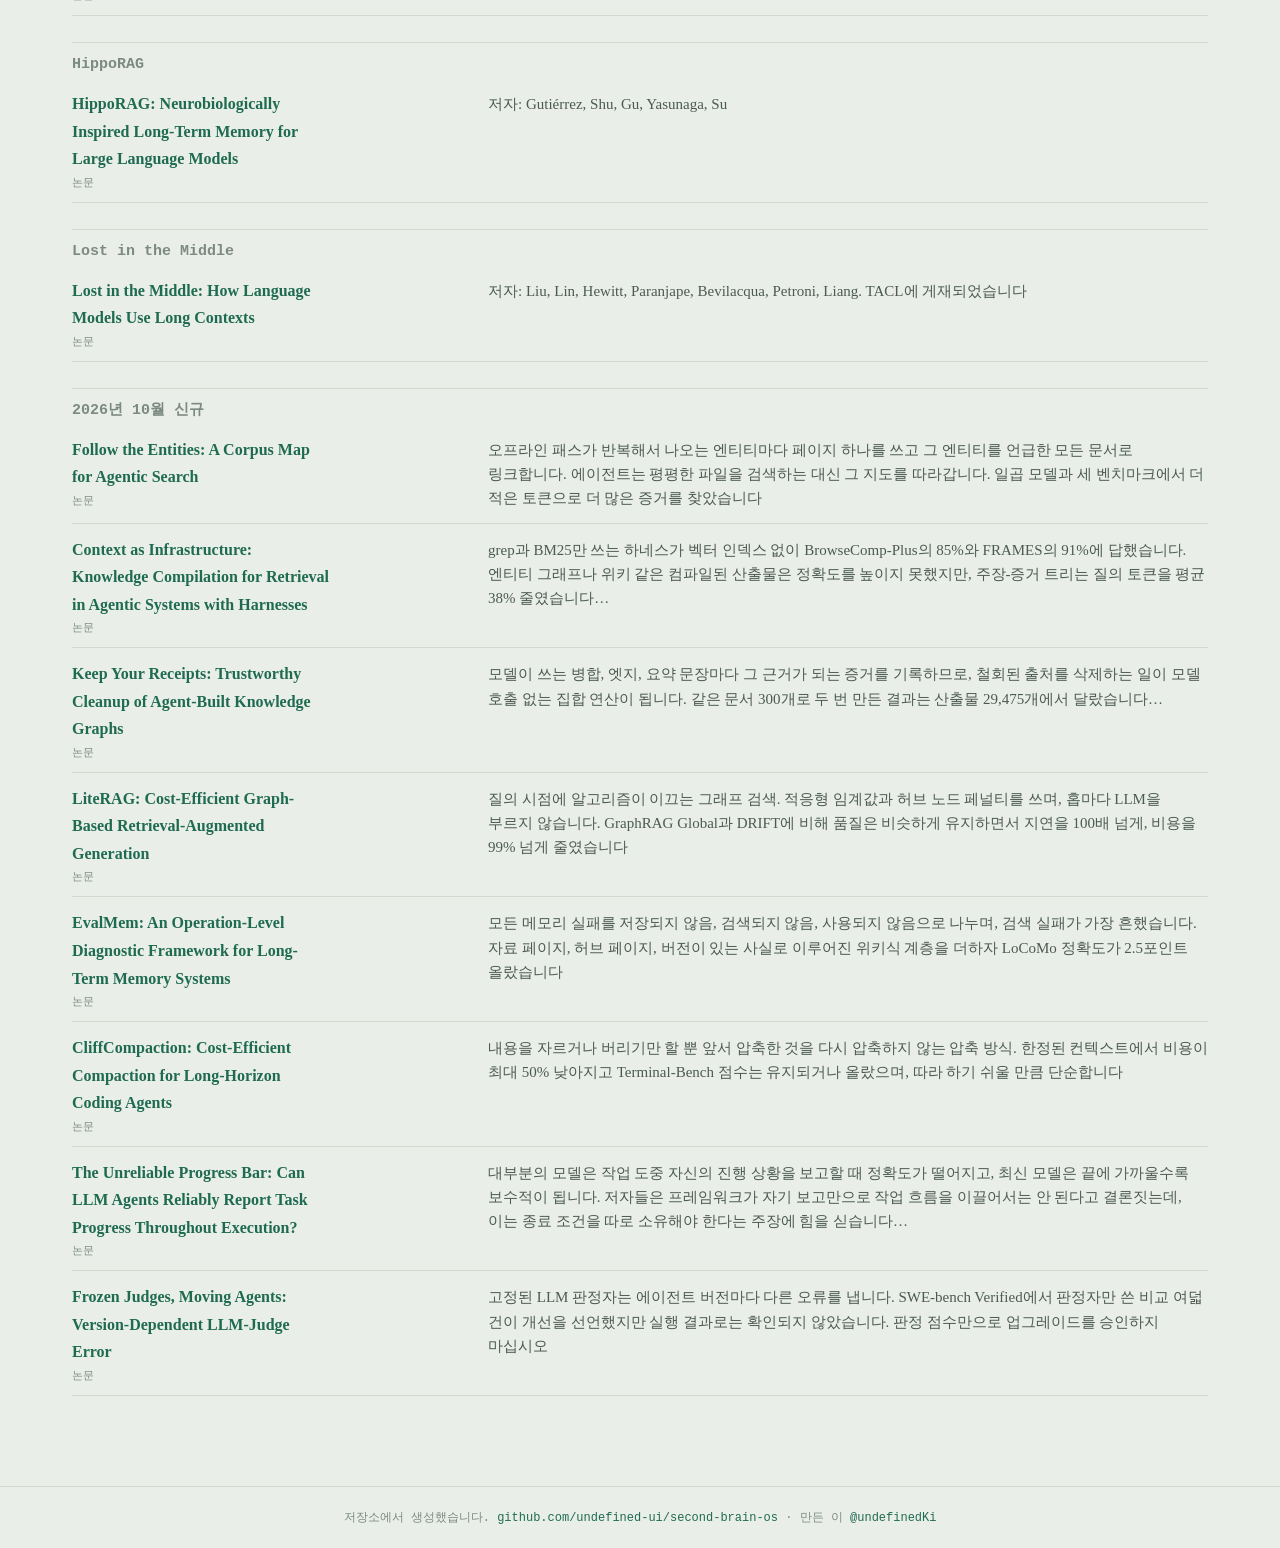
==== commit 5641da94: "i18n: Korean edition without false friends Terms that took a dictionary word Korean engineers read d" ====
--- a/resources.html
+++ b/resources.html
@@ -172,8 +172,8 @@
 </style>
 <link rel="stylesheet" href="assets/site/i18n.css?v=1b79eda4a1">
 <script src="assets/site/i18n.js?v=a4bbeb23f1"></script>
-<script src="assets/site/catalog-i18n.js?v=fbeff7d0cc"></script>
-<script src="assets/site/resource-i18n.js?v=b87d3a5fe3"></script>
+<script src="assets/site/catalog-i18n.js?v=fbf84237a0"></script>
+<script src="assets/site/resource-i18n.js?v=8b086fa365"></script>
 </head><body>
 <header><div class="bar">
   <a class="brand" href="index.html">[[ second<span>brain</span>os ]]</a>
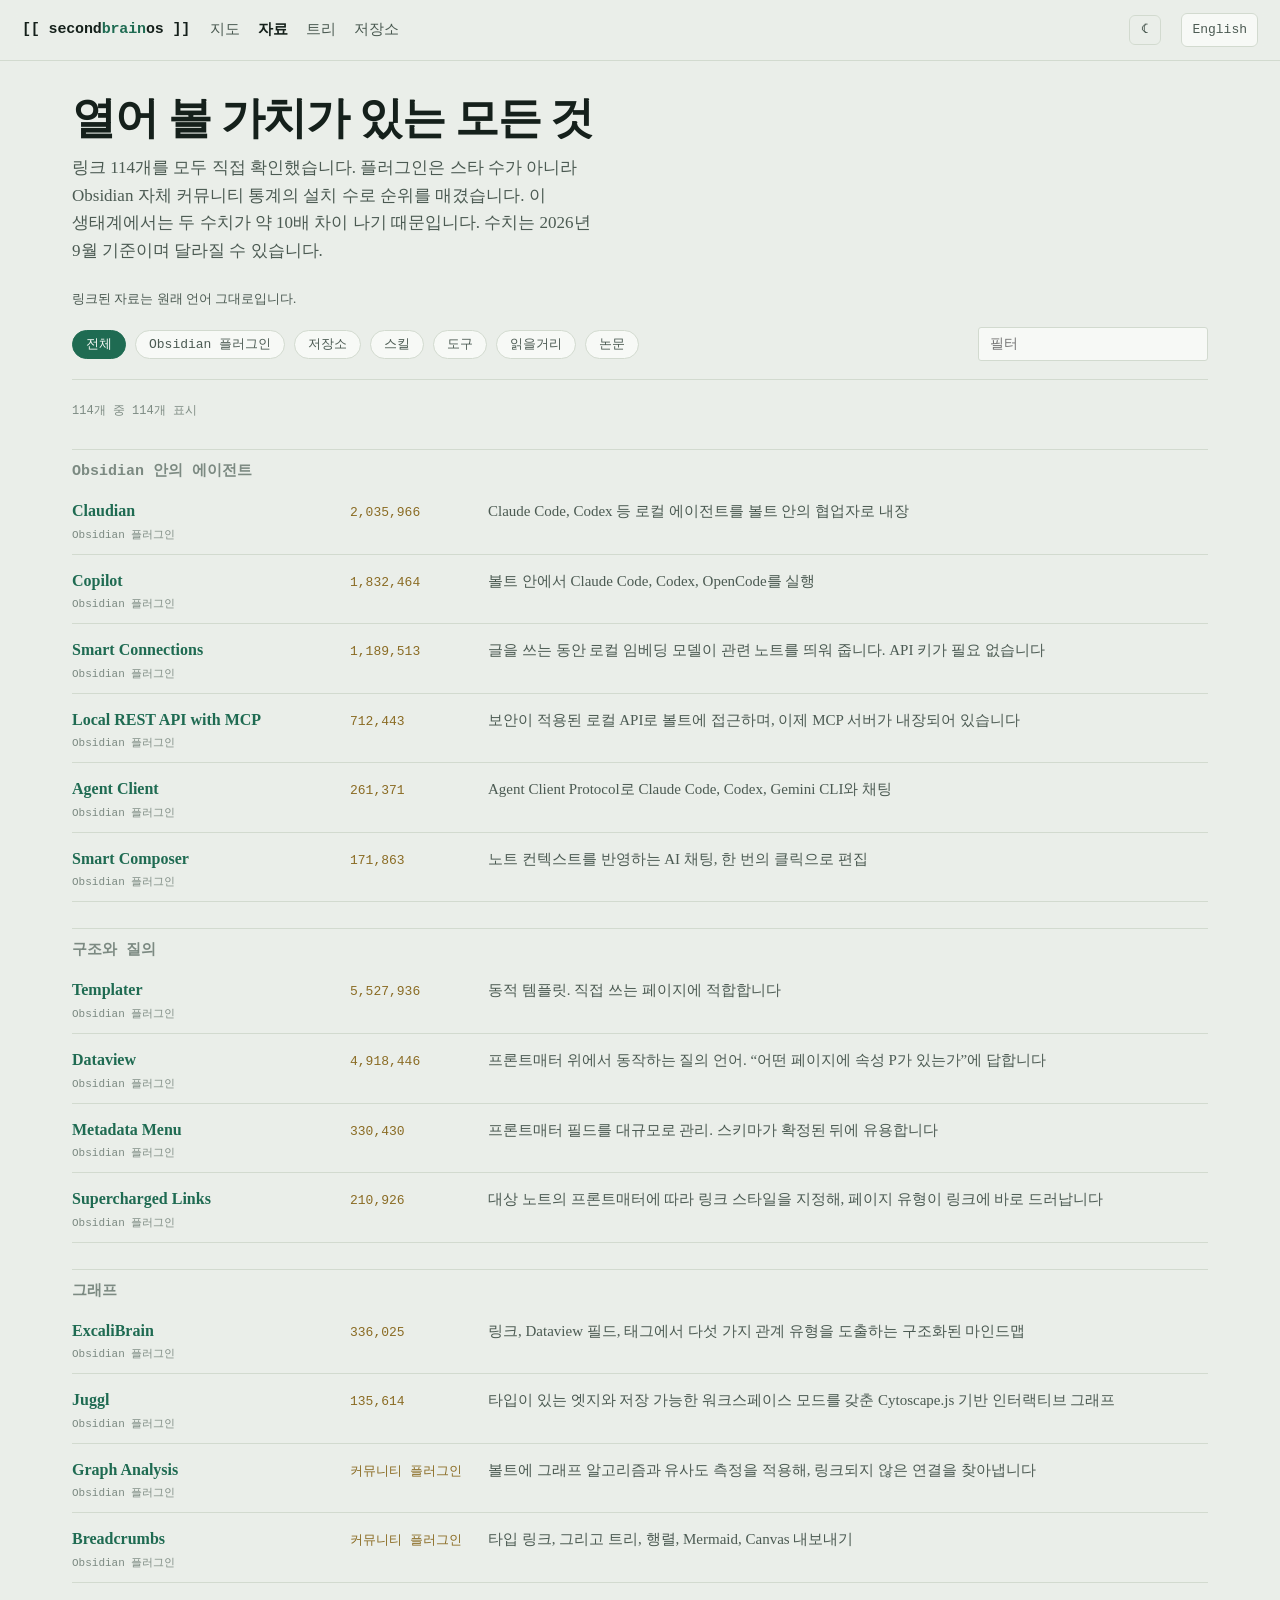
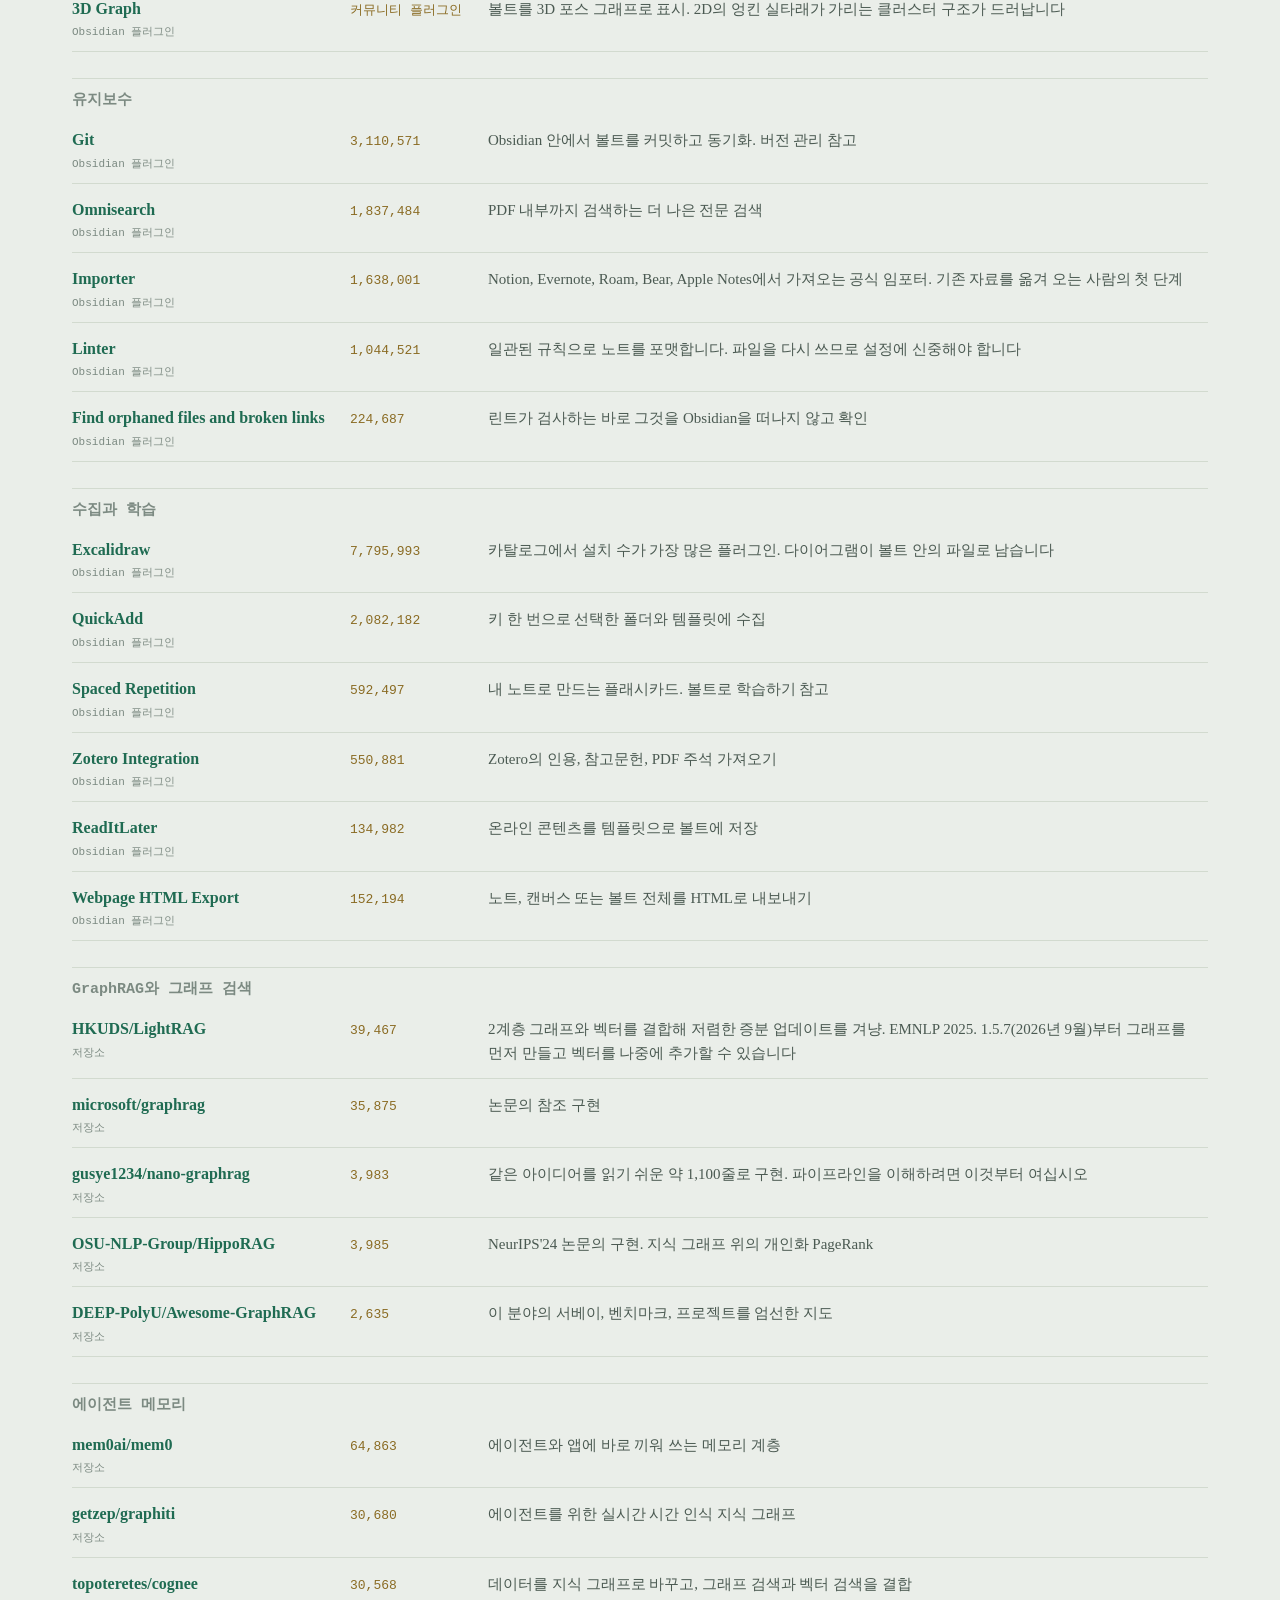
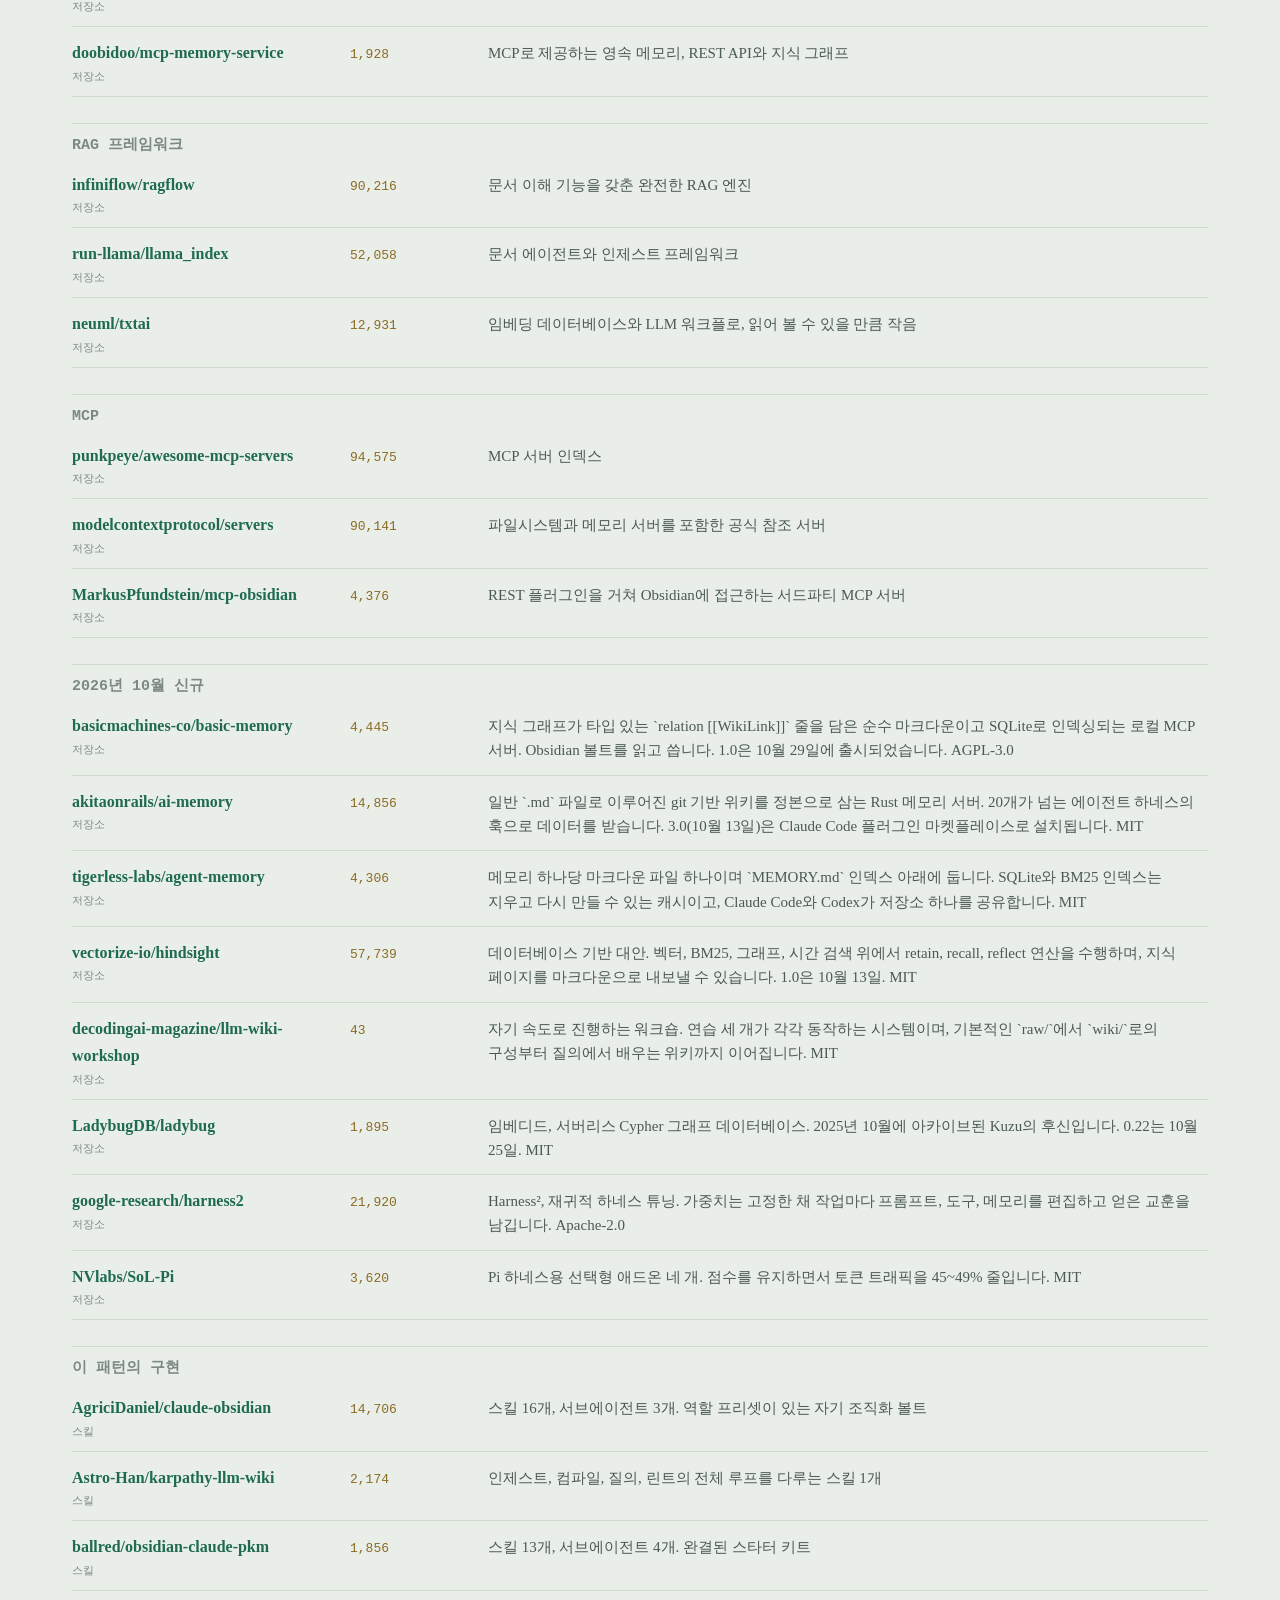
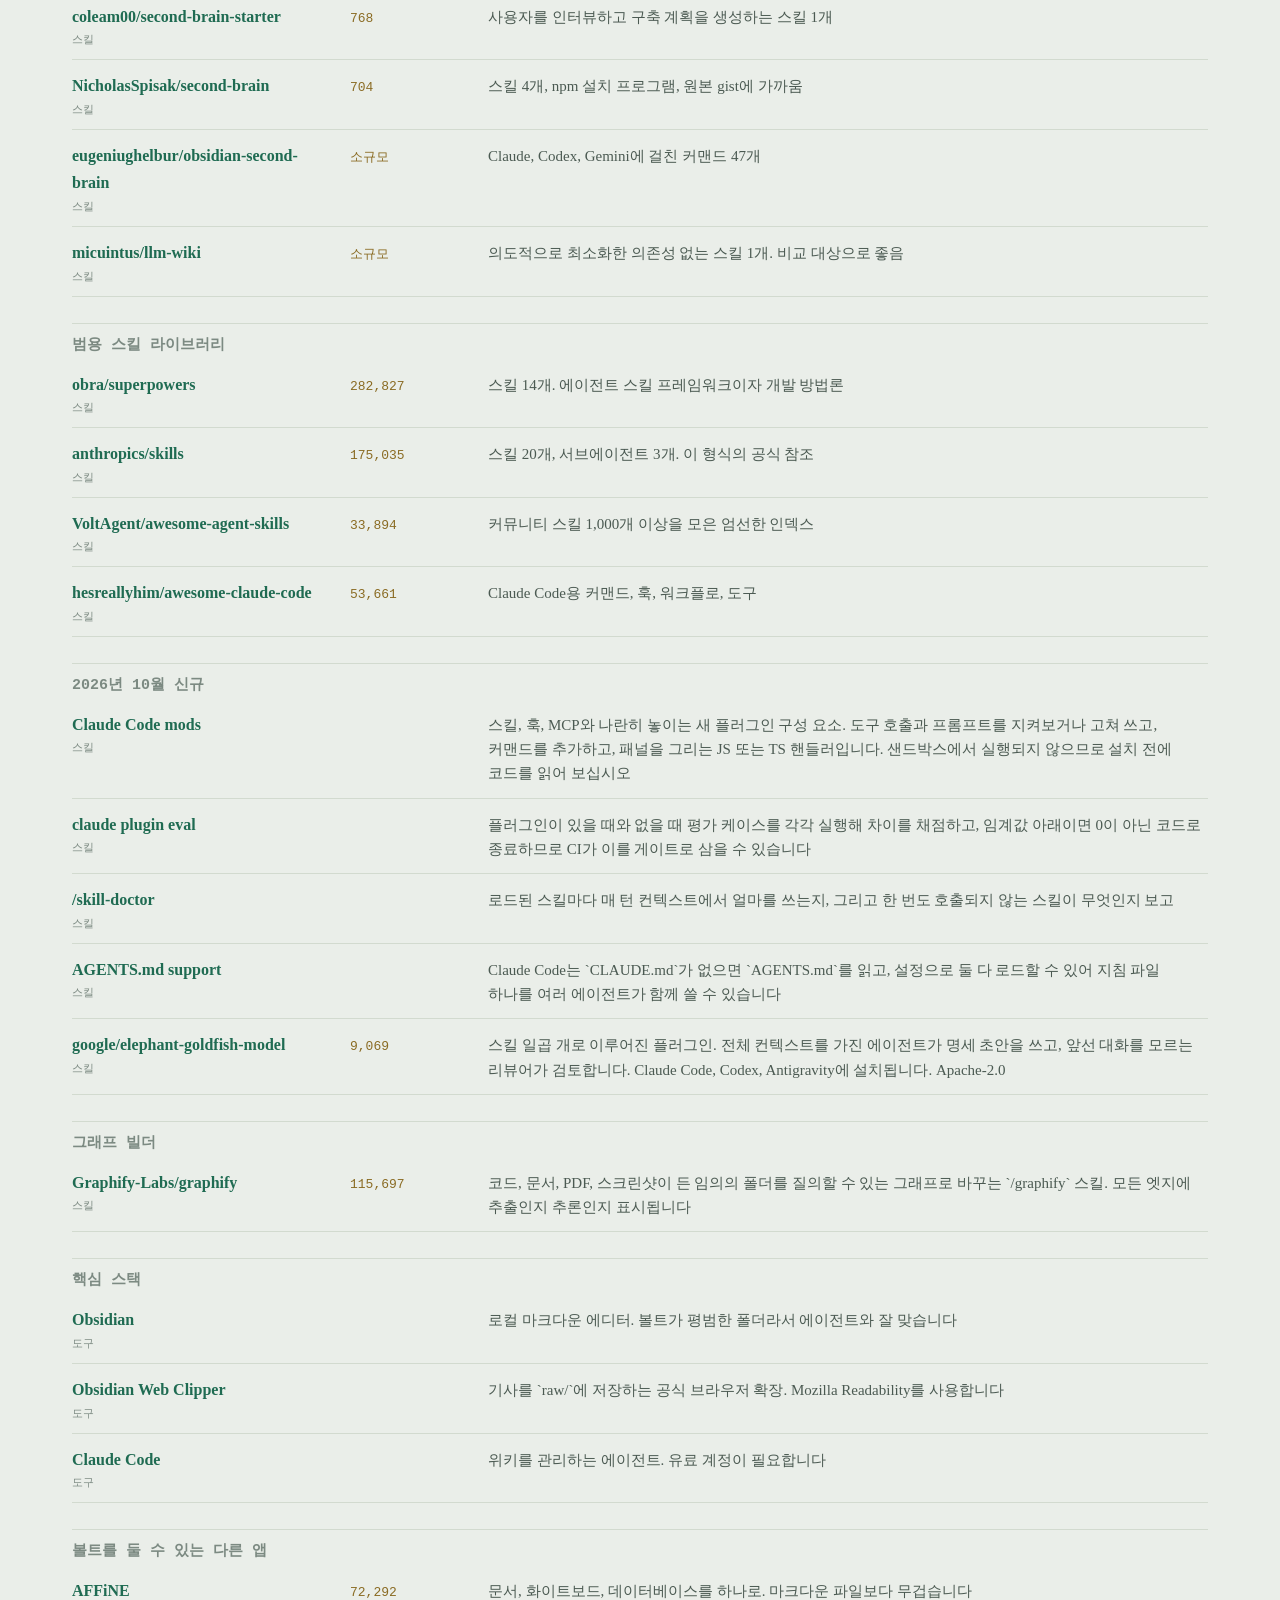
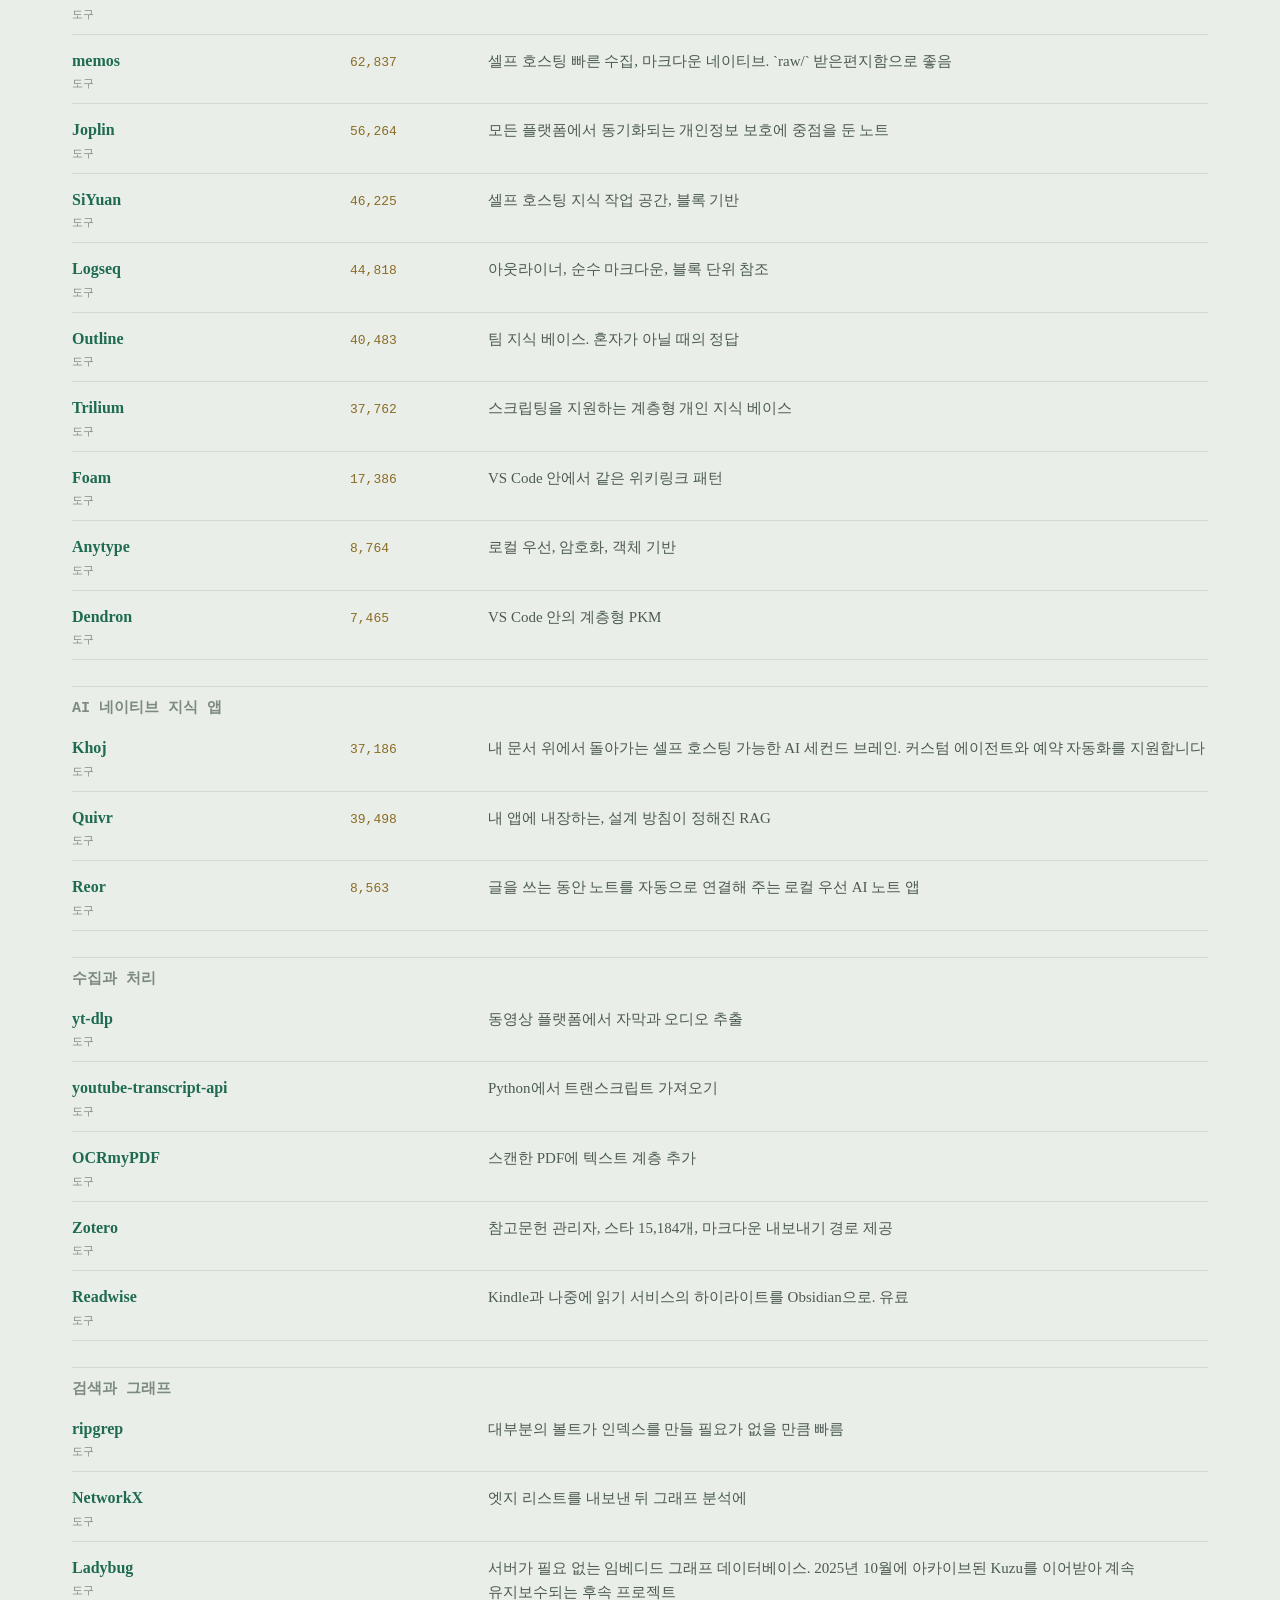
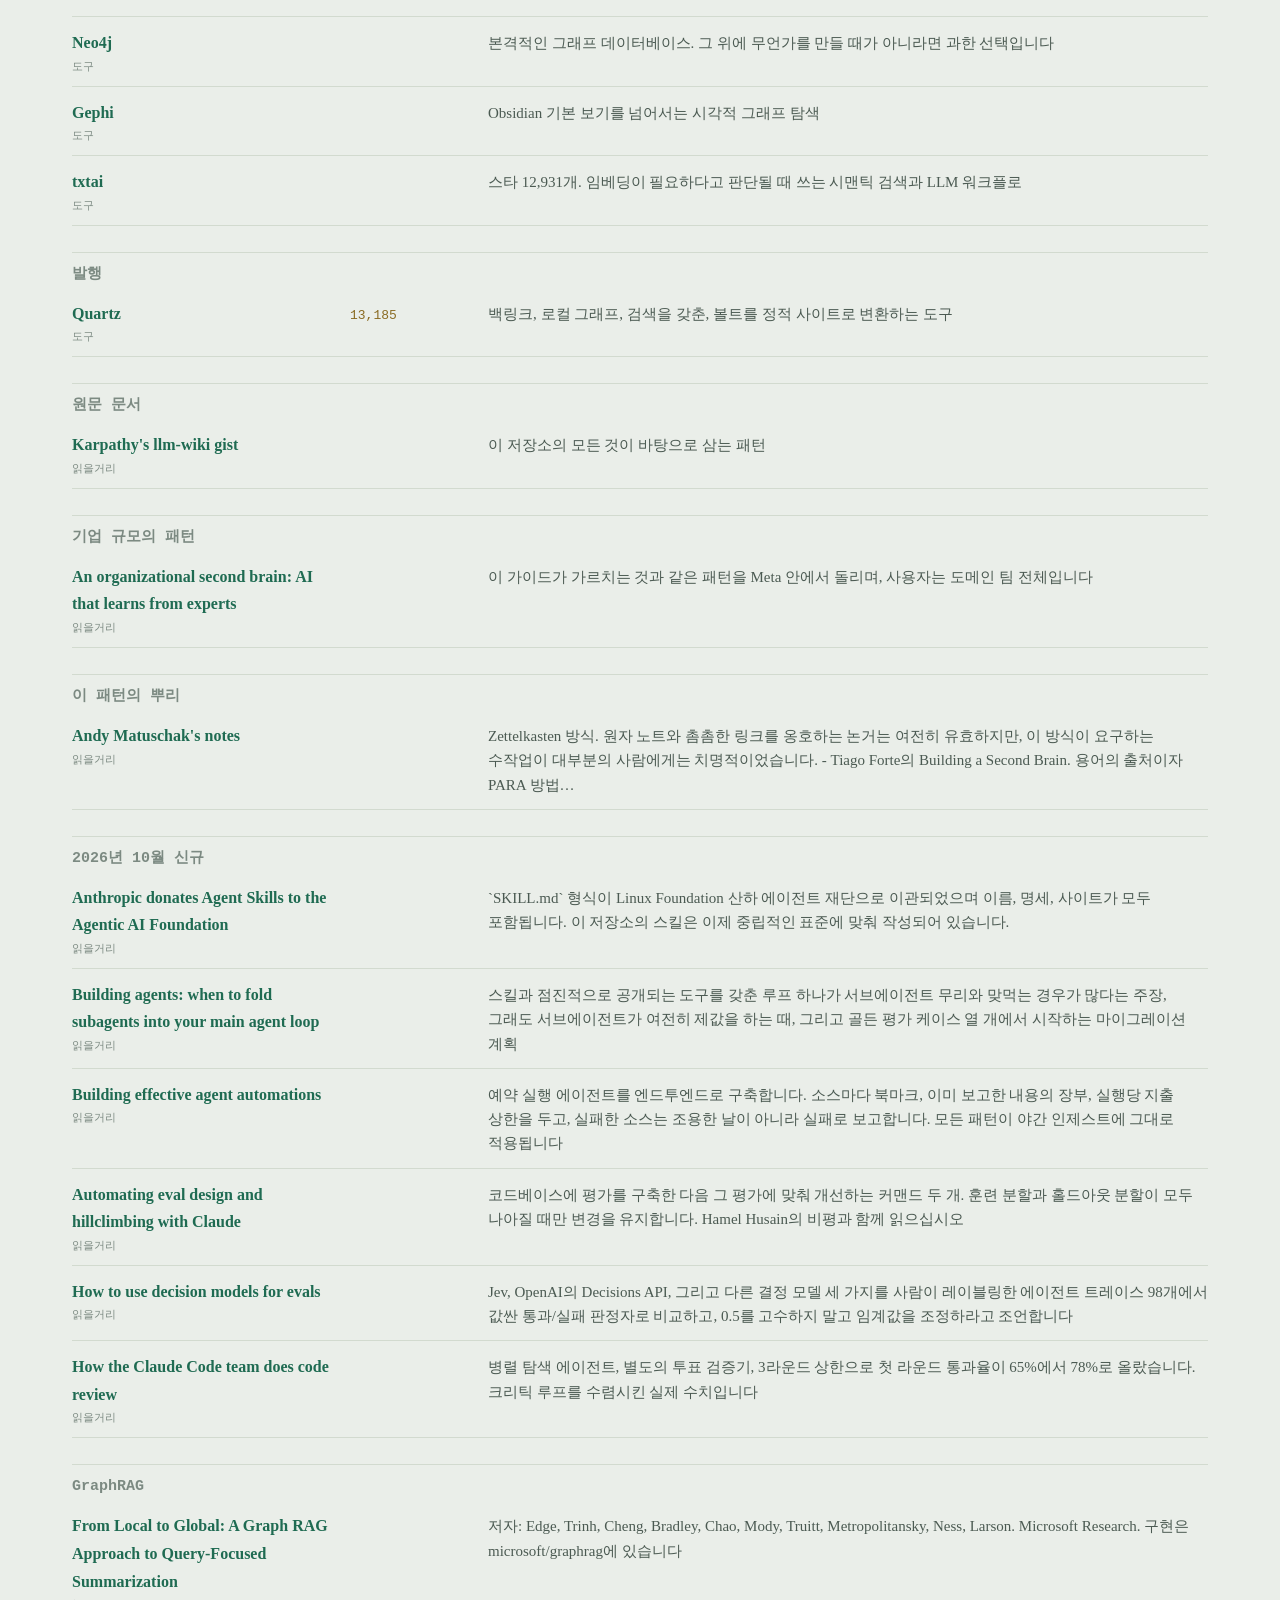
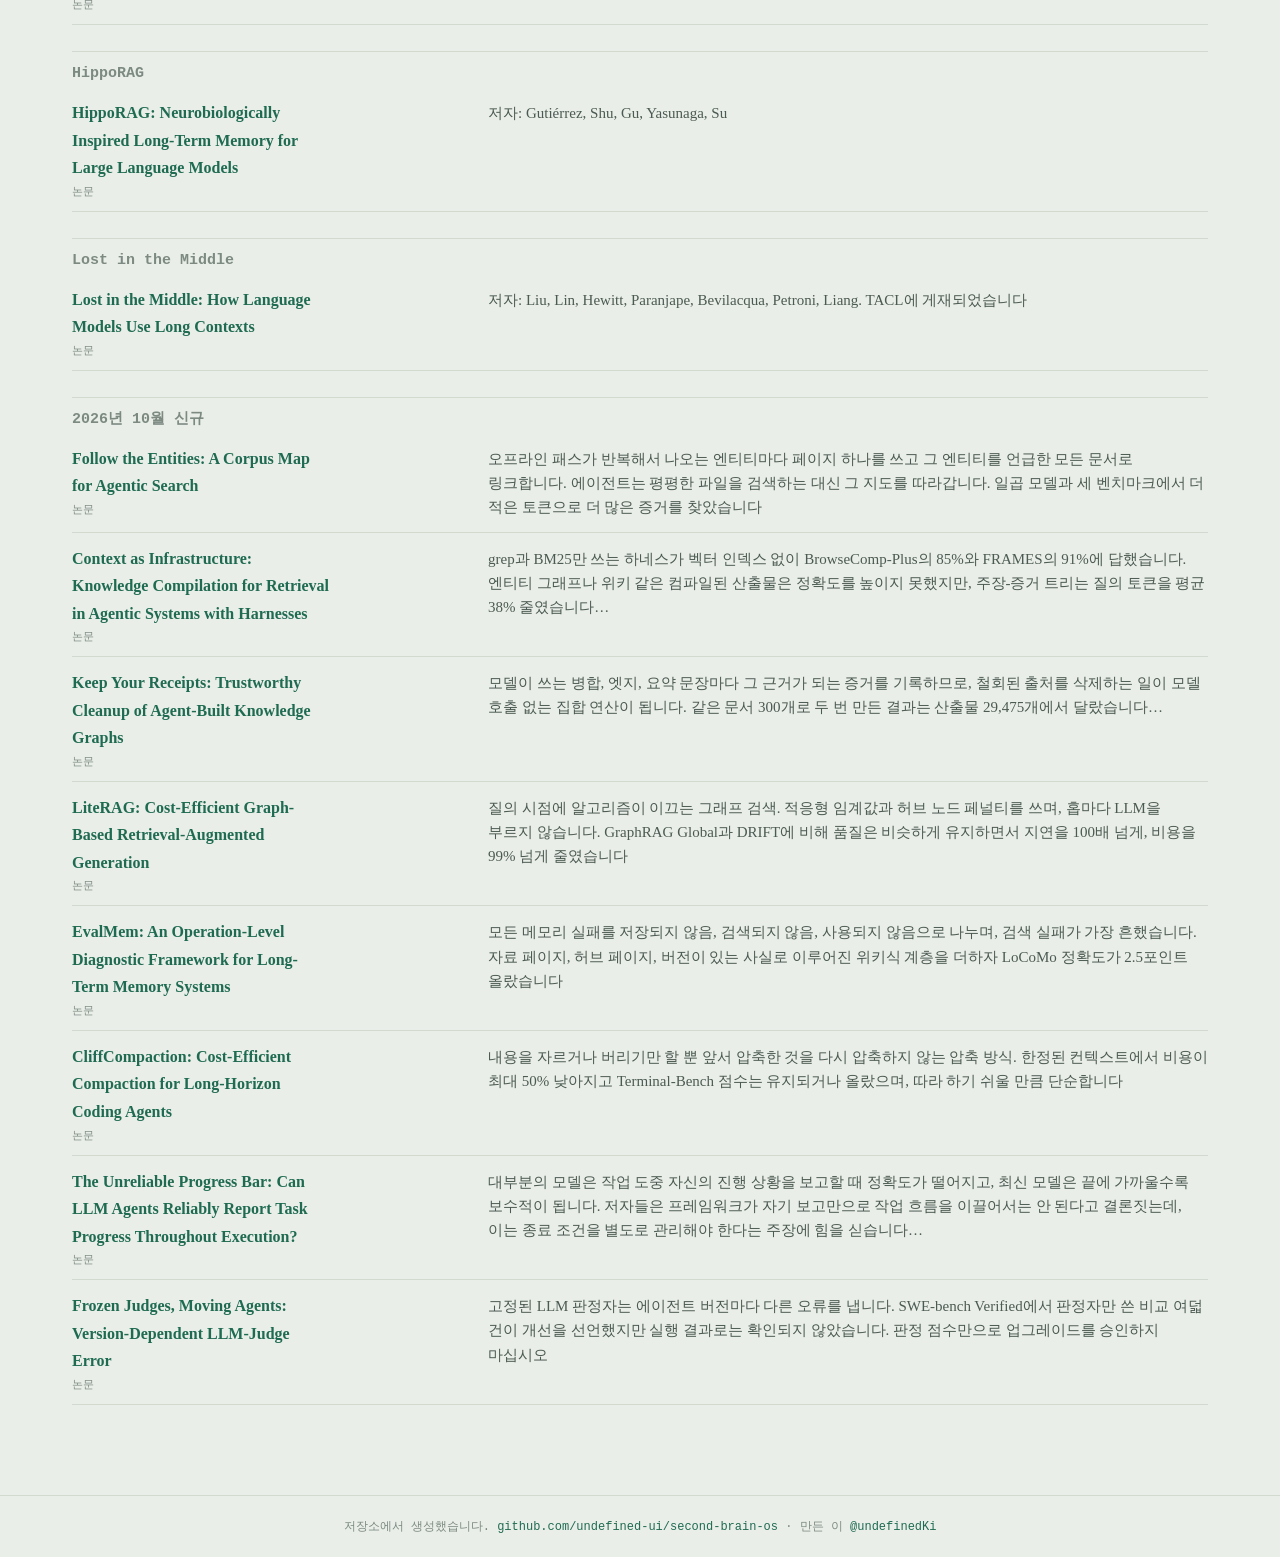
==== commit b18e6212: "i18n: Korean wording that reads like Korean A sweep of the whole Korean edition for wording that rea" ====
--- a/resources.html
+++ b/resources.html
@@ -171,9 +171,9 @@
 @media(prefers-reduced-motion:reduce){*{transition:none!important;animation:none!important}}
 </style>
 <link rel="stylesheet" href="assets/site/i18n.css?v=1b79eda4a1">
-<script src="assets/site/i18n.js?v=a4bbeb23f1"></script>
-<script src="assets/site/catalog-i18n.js?v=fbf84237a0"></script>
-<script src="assets/site/resource-i18n.js?v=8b086fa365"></script>
+<script src="assets/site/i18n.js?v=4b22130693"></script>
+<script src="assets/site/catalog-i18n.js?v=fc7682ac22"></script>
+<script src="assets/site/resource-i18n.js?v=baeed70f46"></script>
 </head><body>
 <header><div class="bar">
   <a class="brand" href="index.html">[[ second<span>brain</span>os ]]</a>
